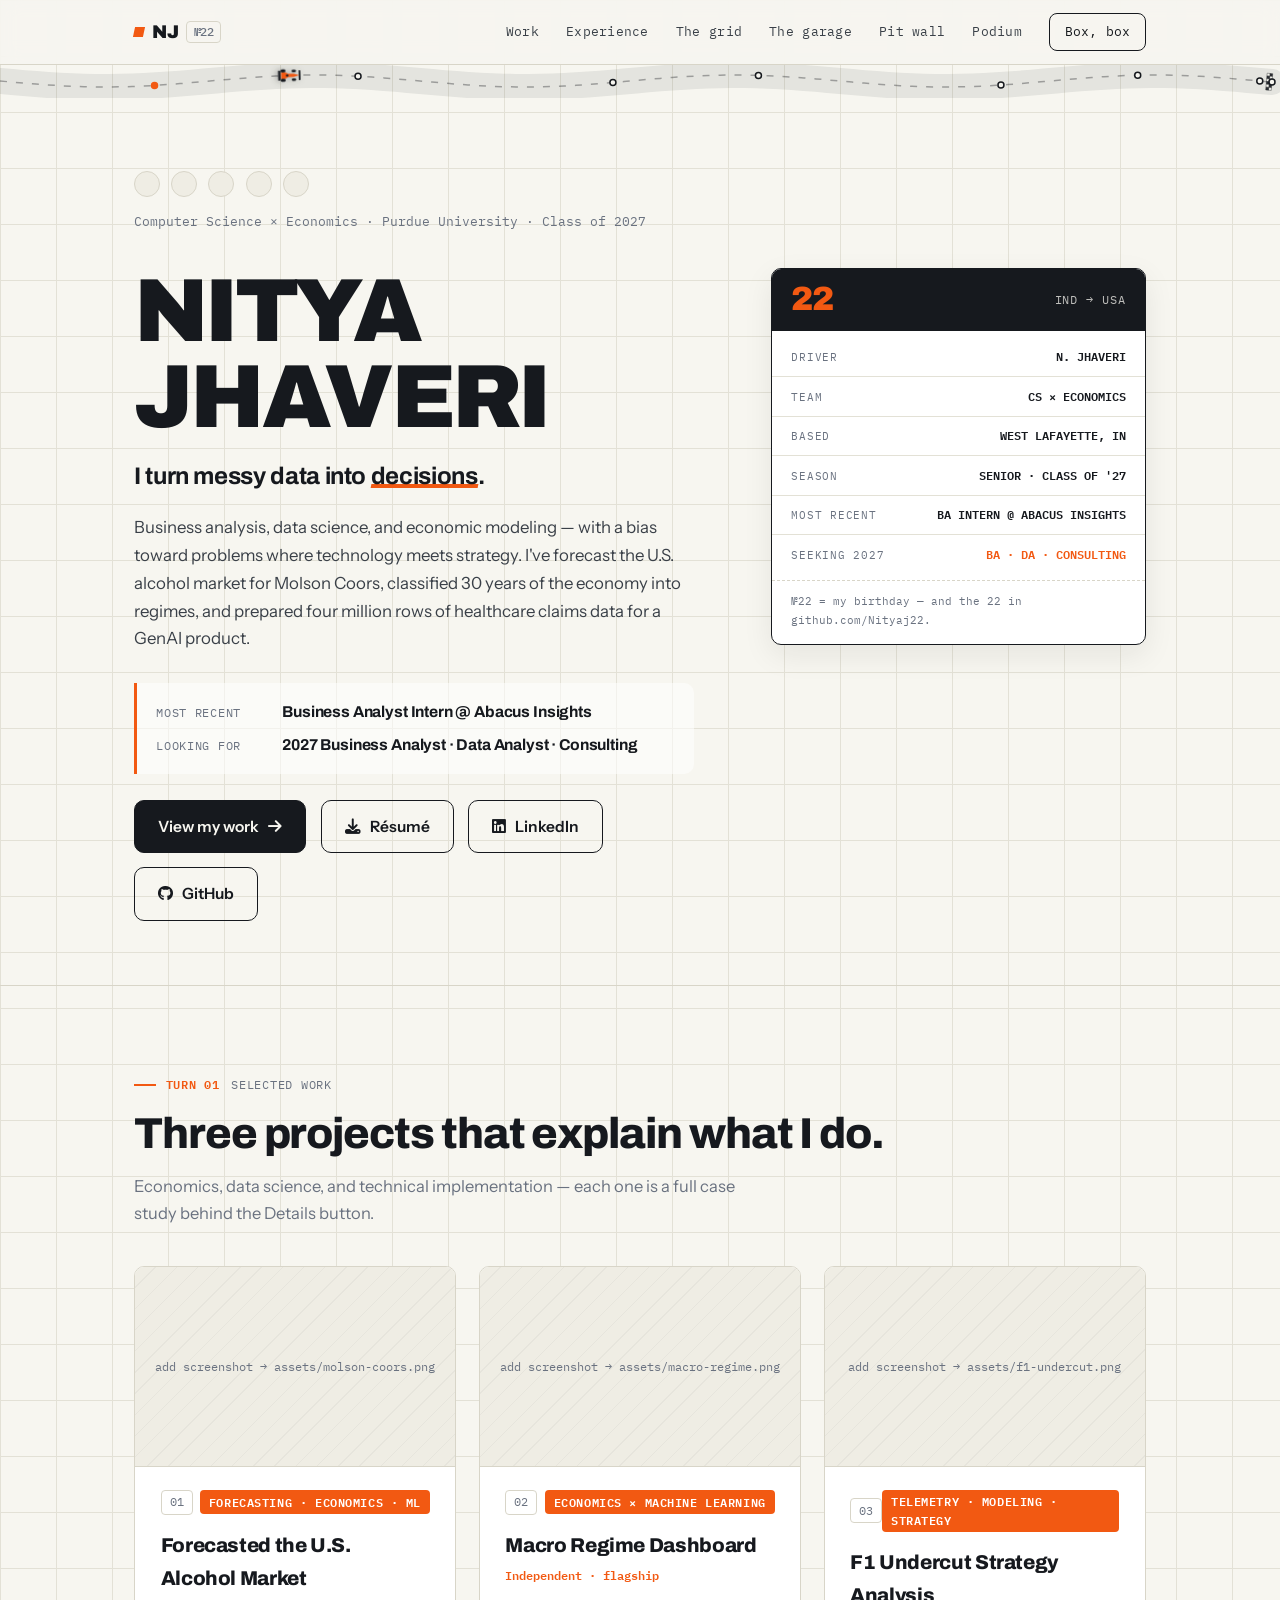
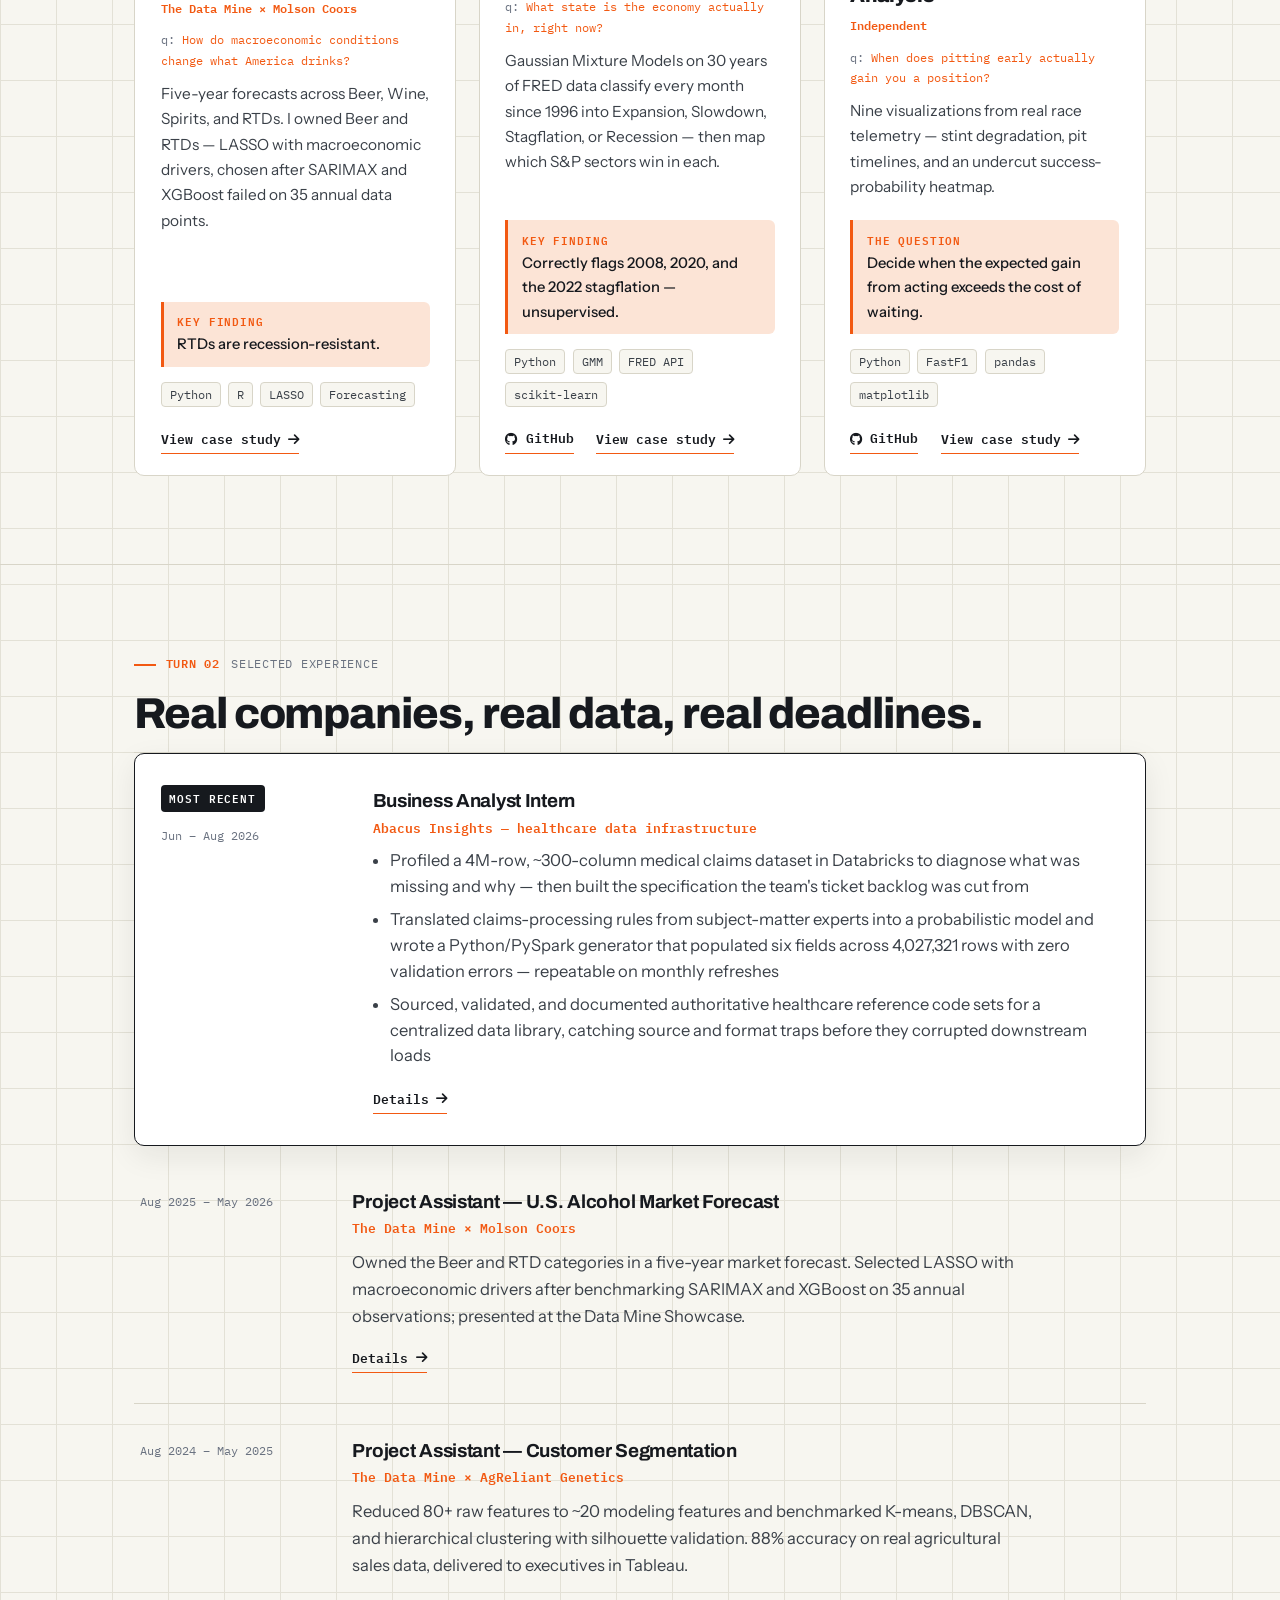
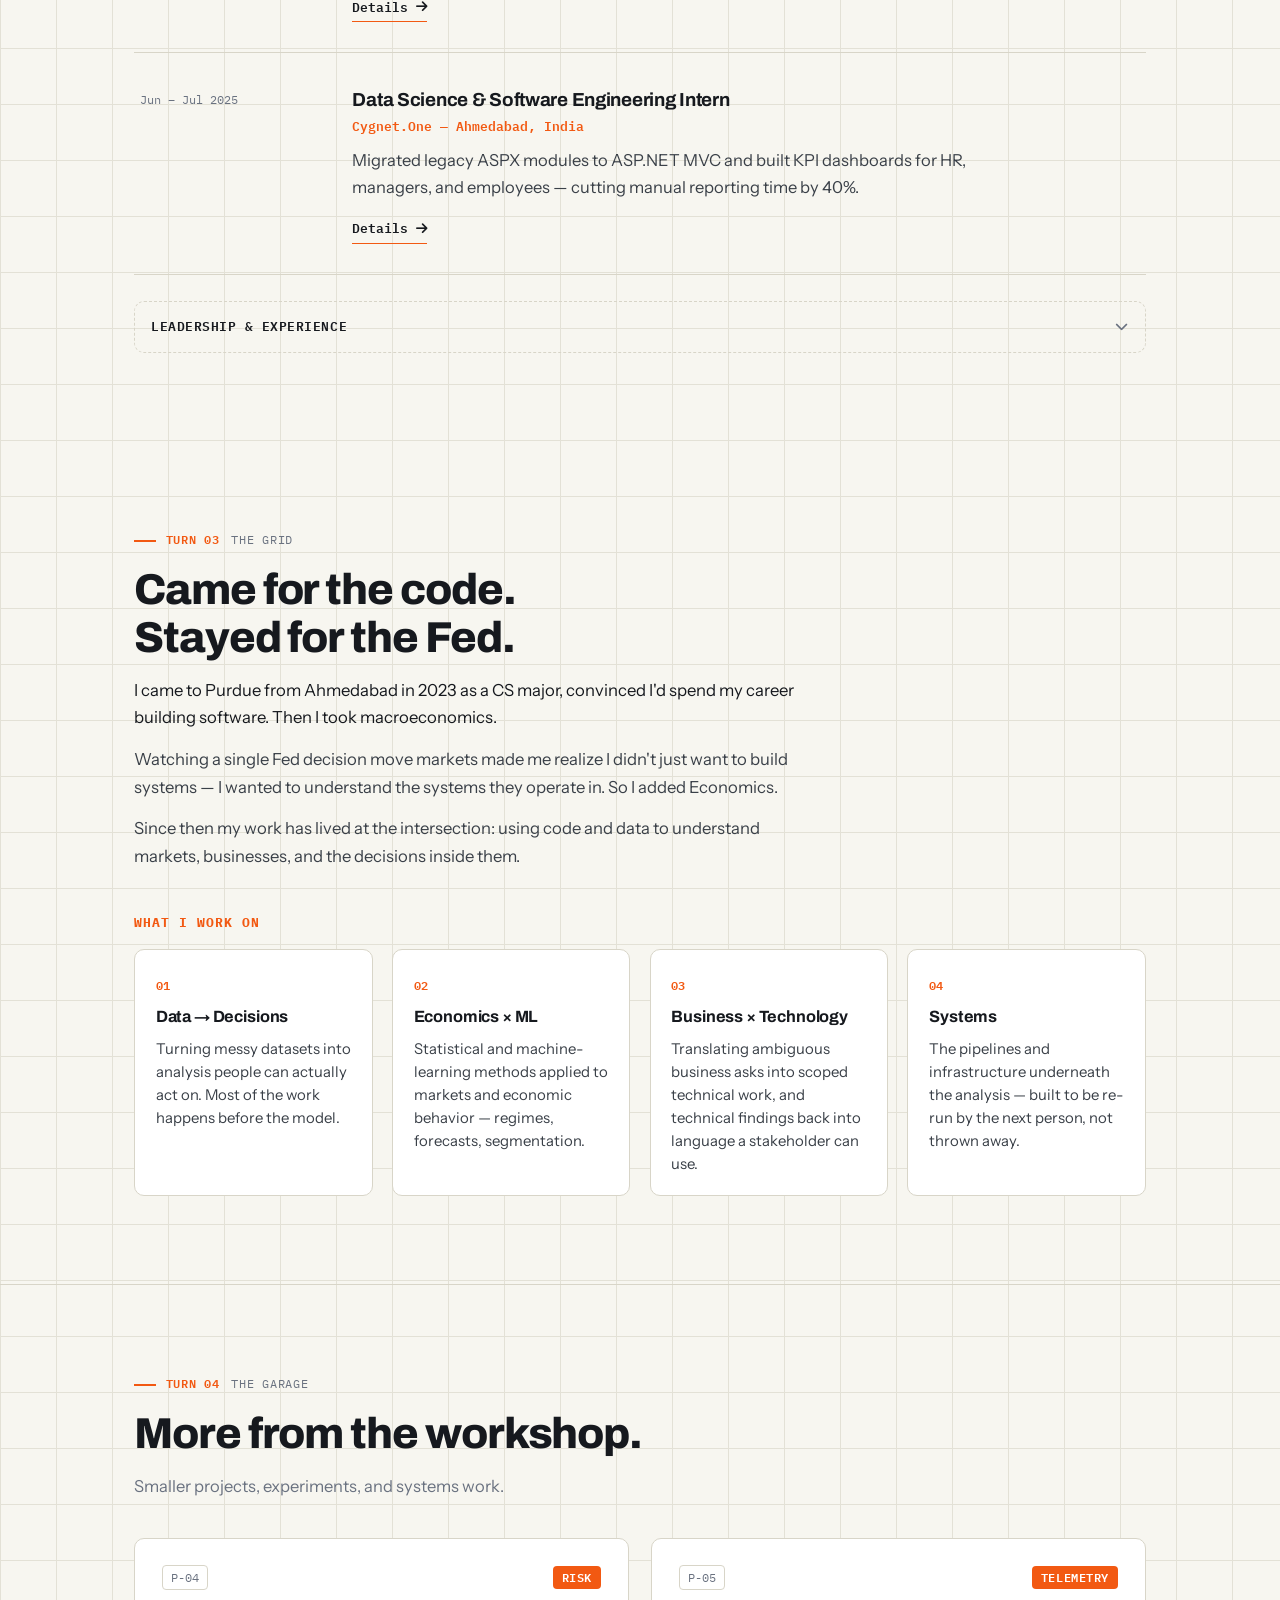
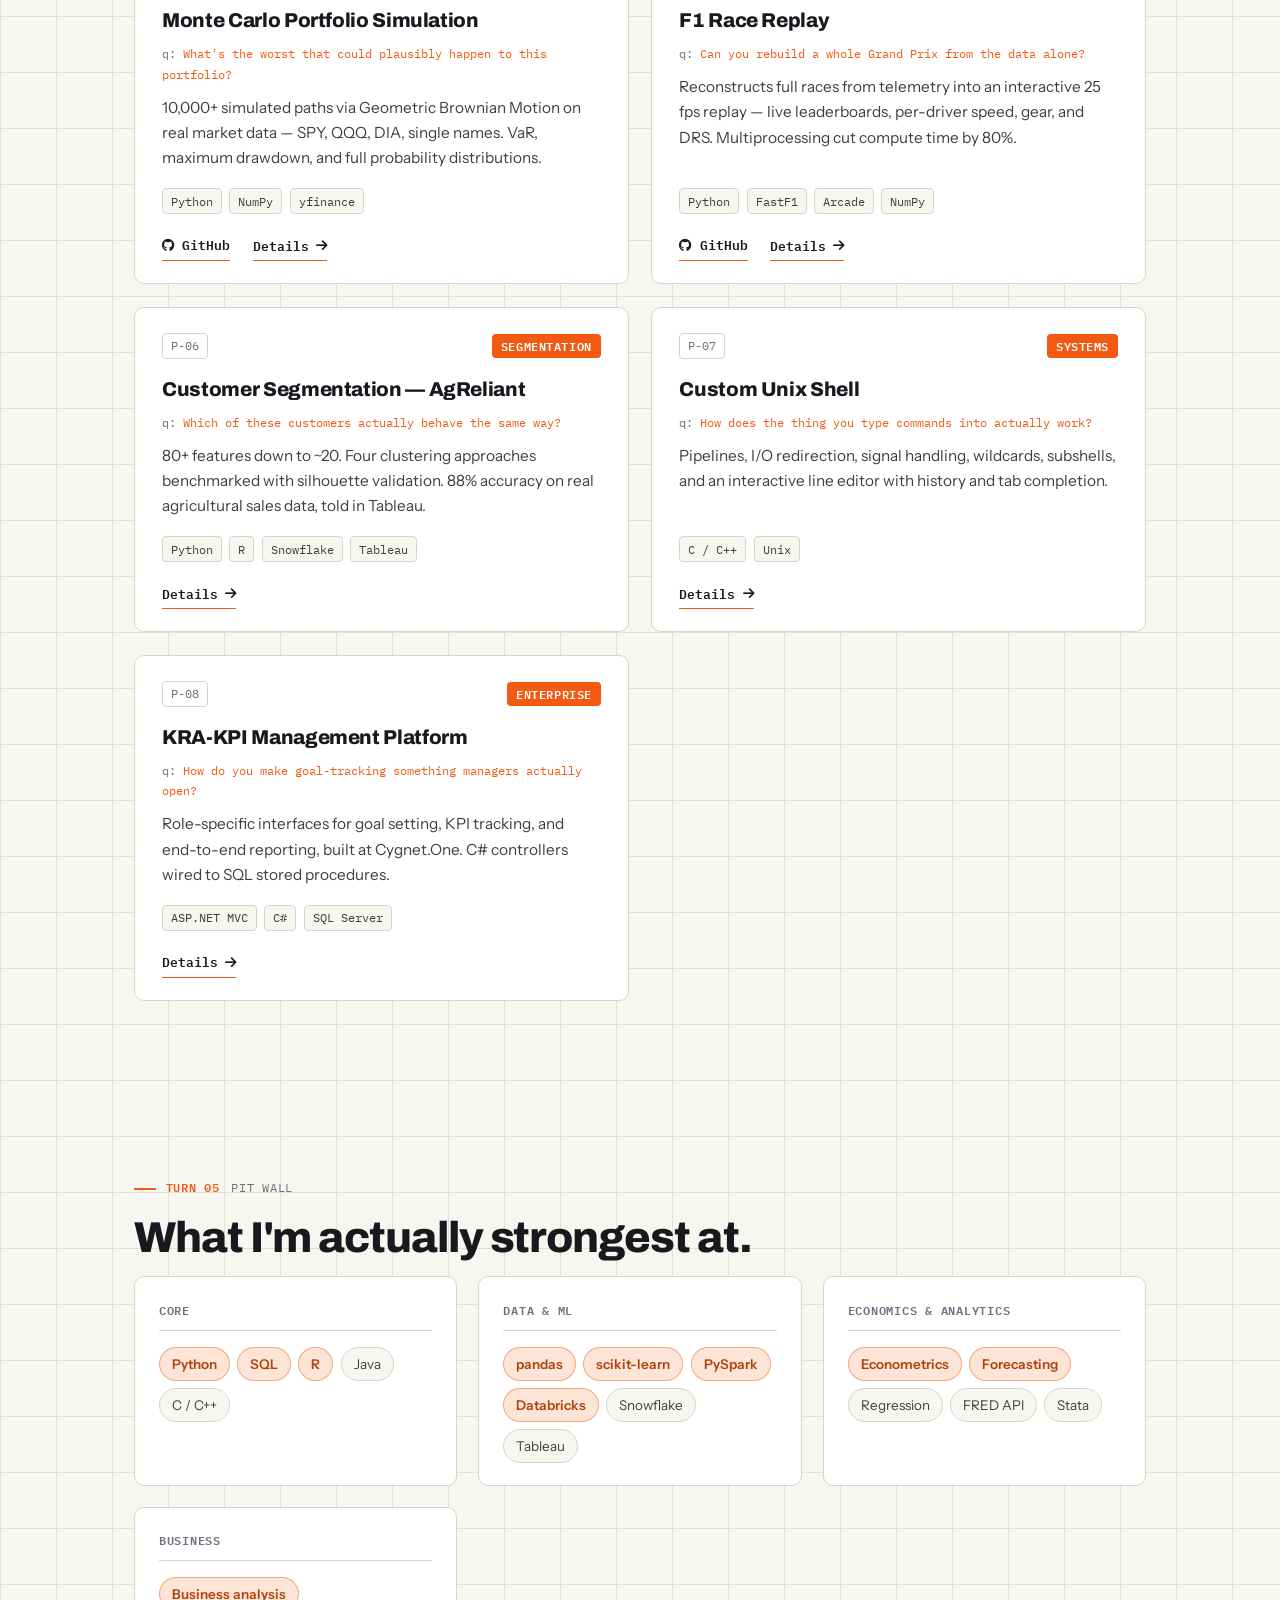
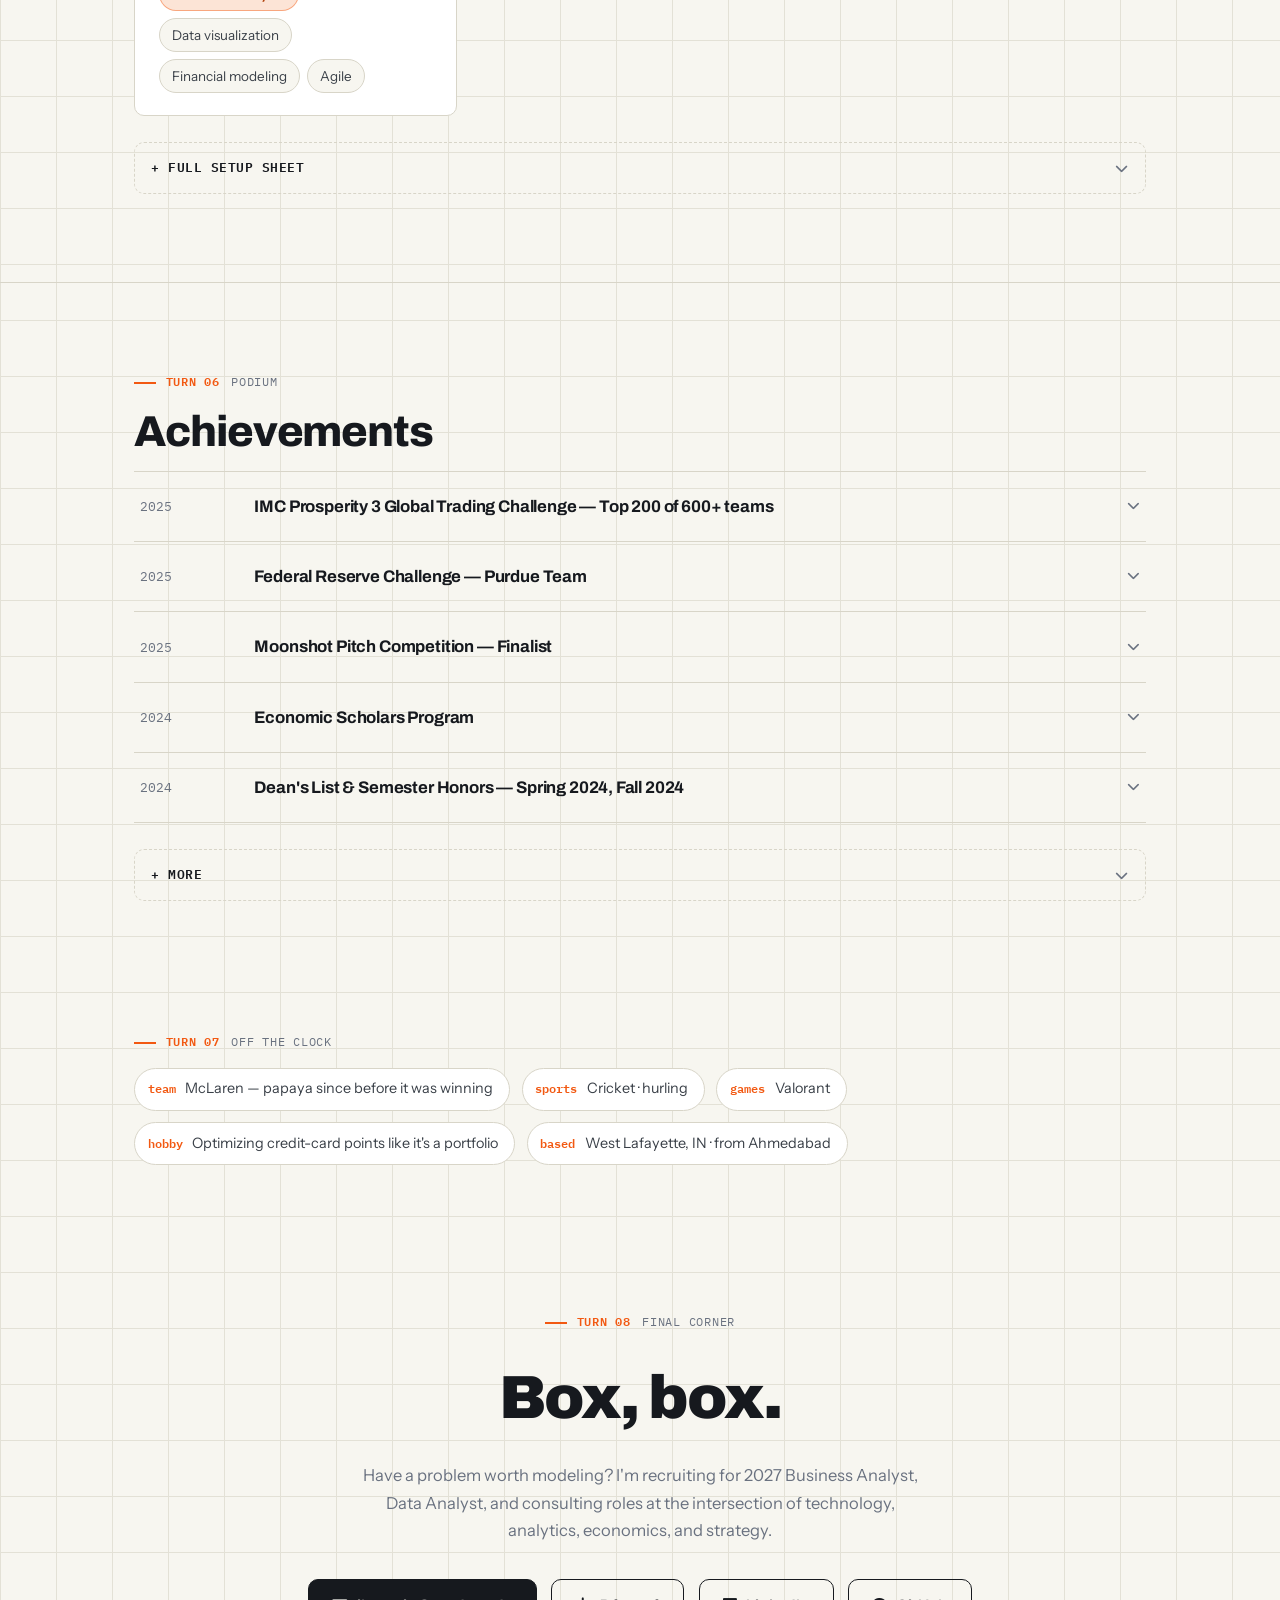
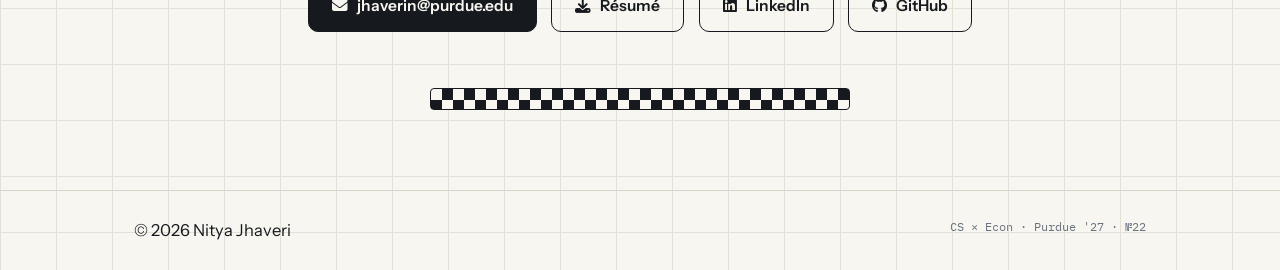
==== index.html @ 5ac8d6b3 "Update project title and summary section headings" ====
<!DOCTYPE html>
<html lang="en">
<head>
    <meta charset="UTF-8">
    <meta name="viewport" content="width=device-width, initial-scale=1.0">
    <title>Nitya Jhaveri — CS × Economics, Purdue '27</title>
    <meta name="description" content="Nitya Jhaveri turns messy data into decisions. CS × Economics senior at Purdue — business analysis, data science, and economic modeling. Forecast the U.S. alcohol market for Molson Coors, classified 30 years of the economy into regimes, prepared 4M-row healthcare claims data at Abacus Insights. Recruiting for 2027 Business Analyst, Data Analyst, and consulting roles.">

    <link rel="canonical" href="https://nityajhaveri.com/">
    <link rel="preconnect" href="https://fonts.googleapis.com">
    <link rel="preconnect" href="https://fonts.gstatic.com" crossorigin>
    <link href="https://fonts.googleapis.com/css2?family=Archivo:wght@500;600;700;800;900&family=Instrument+Sans:wght@400;500;600&family=IBM+Plex+Mono:wght@400;500;600&display=swap" rel="stylesheet">

    <link rel="stylesheet" href="css/style.css">
    <link rel="stylesheet" href="css/v2.css">
    <link rel="stylesheet" href="https://cdnjs.cloudflare.com/ajax/libs/font-awesome/6.4.0/css/all.min.css">
</head>
<body>

    <div class="track-rail" id="track-rail" aria-hidden="true"></div>
    <div class="track-top" id="track-top" aria-hidden="true"></div>

    <header class="nav" id="top">
        <div class="container nav-inner">
            <a href="#top" class="nav-brand"><span class="brand-tick"></span>NJ<span class="brand-no">№22</span></a>
            <nav class="nav-links" id="nav-links">
                <a href="#work" class="nav-link">Work</a>
                <a href="#race" class="nav-link">Experience</a>
                <a href="#grid" class="nav-link">The grid</a>
                <a href="#garage" class="nav-link">The garage</a>
                <a href="#pitwall" class="nav-link">Pit wall</a>
                <a href="#podium" class="nav-link">Podium</a>
                <a href="#contact" class="nav-link nav-link--cta">Box, box</a>
                <a href="https://drive.google.com/uc?export=download&id=1DFqtwEshFofSKiVTMA2ZvQz20uzu3YX1" target="_blank" rel="noopener" class="nav-link nav-link--mobile"><i class="fas fa-download"></i> Résumé</a>
                <a href="https://www.linkedin.com/in/nityajhaveri" target="_blank" rel="noopener" class="nav-link nav-link--mobile"><i class="fab fa-linkedin"></i> LinkedIn</a>
                <a href="https://github.com/Nityaj22" target="_blank" rel="noopener" class="nav-link nav-link--mobile"><i class="fab fa-github"></i> GitHub</a>
            </nav>
            <button class="nav-toggle" id="nav-toggle" aria-label="Open menu" aria-expanded="false">
                <span></span><span></span>
            </button>
        </div>
    </header>

    <main>

    <!-- ===== Hero ===== -->
    <section class="hero" id="hero">
        <div class="container">
            <div class="start-lights" id="start-lights" aria-hidden="true">
                <span class="start-light"></span>
                <span class="start-light"></span>
                <span class="start-light"></span>
                <span class="start-light"></span>
                <span class="start-light"></span>
            </div>
            <p class="hero-eyebrow"><span>Computer Science × Economics</span><span class="eyebrow-sep"> · </span><span>Purdue University · Class of 2027</span></p>

            <div class="hero-grid">
                <div class="hero-main">
                    <h1 class="hero-title">Nitya<br>Jhaveri</h1>
                    <p class="hero-role">I turn messy data into <span class="accent-underline">decisions</span>.</p>
                    <p class="hero-sub">Business analysis, data science, and economic modeling — with a bias toward problems where technology meets strategy. I've forecast the U.S. alcohol market for Molson Coors, classified 30 years of the economy into regimes, and prepared four million rows of healthcare claims data for a GenAI product.</p>

                    <dl class="hero-status">
                        <div><dt>Most recent</dt><dd>Business Analyst Intern @ Abacus Insights</dd></div>
                        <div><dt>Looking for</dt><dd>2027 Business Analyst · Data Analyst · Consulting</dd></div>
                    </dl>

                    <div class="hero-actions">
                        <a href="#work" class="btn btn-primary">View my work <i class="fas fa-arrow-right"></i></a>
                        <a href="https://drive.google.com/uc?export=download&id=1DFqtwEshFofSKiVTMA2ZvQz20uzu3YX1" target="_blank" rel="noopener" class="btn btn-ghost"><i class="fas fa-download"></i> Résumé</a>
                        <a href="https://www.linkedin.com/in/nityajhaveri" target="_blank" rel="noopener" class="btn btn-ghost"><i class="fab fa-linkedin"></i> LinkedIn</a>
                        <a href="https://github.com/Nityaj22" target="_blank" rel="noopener" class="btn btn-ghost"><i class="fab fa-github"></i> GitHub</a>
                    </div>
                </div>

                <aside class="driver-card" aria-label="Driver card">
                    <div class="dc-head">
                        <span class="dc-no">22</span>
                        <span class="dc-flag">IND → USA</span>
                    </div>
                    <div class="dc-rows">
                        <div class="dc-row"><span>driver</span><strong>N. JHAVERI</strong></div>
                        <div class="dc-row"><span>team</span><strong>CS × ECONOMICS</strong></div>
                        <div class="dc-row"><span>based</span><strong>WEST LAFAYETTE, IN</strong></div>
                        <div class="dc-row"><span>season</span><strong>SENIOR · CLASS OF '27</strong></div>
                        <div class="dc-row dc-row--dup"><span>most recent</span><strong>BA INTERN @ ABACUS INSIGHTS</strong></div>
                        <div class="dc-row dc-row--hot dc-row--dup"><span>seeking 2027</span><strong>BA · DA · CONSULTING</strong></div>
                    </div>
                    <p class="dc-note">№22 = my birthday — and the 22 in github.com/Nityaj22.</p>
                </aside>
            </div>
        </div>
    </section>

    <!-- ===== Selected work ===== -->
    <section id="work" class="section section--ruled" data-turn="T1">
        <div class="container">
            <p class="turn reveal"><span class="turn-num">Turn 01</span> Selected work</p>
            <h2 class="section-title reveal">Three projects that explain what I do.</h2>
            <p class="section-sub reveal">Economics, data science, and technical implementation — each one is a full case study behind the Details button.</p>

            <div class="featured-grid">
                <article class="project featured reveal" data-category="finance data-science" data-project="molson-coors">
                    <div class="feat-media">
                        <img src="assets/molson-coors.png" alt="Five-year forecast of the U.S. alcohol market by category" loading="lazy" onerror="this.parentElement.classList.add('is-empty')">
                        <span class="feat-placeholder">add screenshot → assets/molson-coors.png</span>
                    </div>
                    <div class="feat-body">
                        <div class="project-head">
                            <span class="project-id">01</span>
                            <span class="project-tagline">Forecasting · Economics · ML</span>
                        </div>
                        <h3 class="project-title">Forecasted the U.S. Alcohol Market</h3>
                        <p class="feat-org">The Data Mine × Molson Coors</p>
                        <p class="project-q">How do macroeconomic conditions change what America drinks?</p>
                        <p class="project-desc">Five-year forecasts across Beer, Wine, Spirits, and RTDs. I owned Beer and RTDs — LASSO with macroeconomic drivers, chosen after SARIMAX and XGBoost failed on 35 annual data points.</p>
                        <p class="feat-finding"><span>Key finding</span>RTDs are recession-resistant.</p>
                        <div class="project-tags"><span>Python</span><span>R</span><span>LASSO</span><span>Forecasting</span></div>
                        <div class="project-links">
                            <button class="link-btn project-more">View case study <i class="fas fa-arrow-right"></i></button>
                        </div>
                    </div>
                </article>

                <article class="project featured reveal" data-category="finance data-science" data-project="macro-regime">
                    <div class="feat-media">
                        <img src="https://raw.githubusercontent.com/Nityaj22/AI_ML_Projects/main/Macro_Regime/outputs/charts/regime_timeline.png" alt="Regime timeline of the U.S. economy since 1996" loading="lazy" onerror="this.parentElement.classList.add('is-empty')">
                        <span class="feat-placeholder">add screenshot → assets/macro-regime.png</span>
                    </div>
                    <div class="feat-body">
                        <div class="project-head">
                            <span class="project-id">02</span>
                            <span class="project-tagline">Economics × Machine Learning</span>
                        </div>
                        <h3 class="project-title">Macro Regime Dashboard</h3>
                        <p class="feat-org">Independent · flagship</p>
                        <p class="project-q">What state is the economy actually in, right now?</p>
                        <p class="project-desc">Gaussian Mixture Models on 30 years of FRED data classify every month since 1996 into Expansion, Slowdown, Stagflation, or Recession — then map which S&amp;P sectors win in each.</p>
                        <p class="feat-finding"><span>Key finding</span>Correctly flags 2008, 2020, and the 2022 stagflation — unsupervised.</p>
                        <div class="project-tags"><span>Python</span><span>GMM</span><span>FRED API</span><span>scikit-learn</span></div>
                        <div class="project-links">
                            <a href="https://github.com/Nityaj22/AI_ML_Projects/tree/main/Macro_Regime" target="_blank" rel="noopener" class="link-btn"><i class="fab fa-github"></i> GitHub</a>
                            <button class="link-btn project-more">View case study <i class="fas fa-arrow-right"></i></button>
                        </div>
                    </div>
                </article>

                <article class="project featured reveal" data-category="data-science" data-project="f1-undercut">
                    <div class="feat-media">
                        <img src="assets/f1-undercut.png" alt="Undercut success-probability heatmap from F1 telemetry" loading="lazy" onerror="this.parentElement.classList.add('is-empty')">
                        <span class="feat-placeholder">add screenshot → assets/f1-undercut.png</span>
                    </div>
                    <div class="feat-body">
                        <div class="project-head">
                            <span class="project-id">03</span>
                            <span class="project-tagline">Telemetry · Modeling · Strategy</span>
                        </div>
                        <h3 class="project-title">F1 Undercut Strategy Analysis</h3>
                        <p class="feat-org">Independent</p>
                        <p class="project-q">When does pitting early actually gain you a position?</p>
                        <p class="project-desc">Nine visualizations from real race telemetry — stint degradation, pit timelines, and an undercut success-probability heatmap.</p>
                        <p class="feat-finding"><span>The question</span>Decide when the expected gain from acting exceeds the cost of waiting.</p>
                        <div class="project-tags"><span>Python</span><span>FastF1</span><span>pandas</span><span>matplotlib</span></div>
                        <div class="project-links">
                            <a href="https://github.com/Nityaj22/AI_ML_Projects/tree/main/f1_undercut" target="_blank" rel="noopener" class="link-btn"><i class="fab fa-github"></i> GitHub</a>
                            <button class="link-btn project-more">View case study <i class="fas fa-arrow-right"></i></button>
                        </div>
                    </div>
                </article>
            </div>
        </div>
    </section>

    <!-- ===== Experience ===== -->
    <section id="race" class="section section--ruled" data-turn="T2">
        <div class="container">
            <p class="turn reveal"><span class="turn-num">Turn 02</span> Selected experience</p>
            <h2 class="section-title reveal">Real companies, real data, real deadlines.</h2>

            <div class="xp-list">
                <article class="xp xp--lead reveal" data-experience="abacus">
                    <div class="xp-meta"><span class="xp-badge">Most recent</span><span class="xp-dates">Jun – Aug 2026</span></div>
                    <div class="xp-body">
                        <h3 class="xp-role">Business Analyst Intern</h3>
                        <p class="xp-org">Abacus Insights — healthcare data infrastructure</p>
                        <ul class="xp-bullets">
                            <li>Profiled a 4M-row, ~300-column medical claims dataset in Databricks to diagnose what was missing and why — then built the specification the team's ticket backlog was cut from</li>
                            <li>Translated claims-processing rules from subject-matter experts into a probabilistic model and wrote a Python/PySpark generator that populated six fields across 4,027,321 rows with zero validation errors — repeatable on monthly refreshes</li>
                            <li>Sourced, validated, and documented authoritative healthcare reference code sets for a centralized data library, catching source and format traps before they corrupted downstream loads</li>
                        </ul>
                        <button class="link-btn xp-more">Details <i class="fas fa-arrow-right"></i></button>
                    </div>
                </article>

                <article class="xp reveal" data-experience="molsoncoors">
                    <div class="xp-meta"><span class="xp-dates">Aug 2025 – May 2026</span></div>
                    <div class="xp-body">
                        <h3 class="xp-role">Project Assistant — U.S. Alcohol Market Forecast</h3>
                        <p class="xp-org">The Data Mine × Molson Coors</p>
                        <p class="xp-desc">Owned the Beer and RTD categories in a five-year market forecast. Selected LASSO with macroeconomic drivers after benchmarking SARIMAX and XGBoost on 35 annual observations; presented at the Data Mine Showcase.</p>
                        <button class="link-btn xp-more">Details <i class="fas fa-arrow-right"></i></button>
                    </div>
                </article>

                <article class="xp reveal" data-experience="datamine">
                    <div class="xp-meta"><span class="xp-dates">Aug 2024 – May 2025</span></div>
                    <div class="xp-body">
                        <h3 class="xp-role">Project Assistant — Customer Segmentation</h3>
                        <p class="xp-org">The Data Mine × AgReliant Genetics</p>
                        <p class="xp-desc">Reduced 80+ raw features to ~20 modeling features and benchmarked K-means, DBSCAN, and hierarchical clustering with silhouette validation. 88% accuracy on real agricultural sales data, delivered to executives in Tableau.</p>
                        <button class="link-btn xp-more">Details <i class="fas fa-arrow-right"></i></button>
                    </div>
                </article>

                <article class="xp reveal" data-experience="cygnet">
                    <div class="xp-meta"><span class="xp-dates">Jun – Jul 2025</span></div>
                    <div class="xp-body">
                        <h3 class="xp-role">Data Science &amp; Software Engineering Intern</h3>
                        <p class="xp-org">Cygnet.One — Ahmedabad, India</p>
                        <p class="xp-desc">Migrated legacy ASPX modules to ASP.NET MVC and built KPI dashboards for HR, managers, and employees — cutting manual reporting time by 40%.</p>
                        <button class="link-btn xp-more">Details <i class="fas fa-arrow-right"></i></button>
                    </div>
                </article>
            </div>

            <details class="xp-more-wrap reveal">
                <summary><span>Leadership &amp; experience</span><i class="fas fa-chevron-down"></i></summary>
                <div class="xp-list xp-list--compact">
                    <article class="xp reveal" data-experience="sfab">
                        <div class="xp-meta"><span class="xp-badge xp-badge--live">Current</span><span class="xp-dates">Aug 2026 – Present</span></div>
                        <div class="xp-body">
                            <h3 class="xp-role">Board Member — Student Fee Activity Board</h3>
                            <p class="xp-org">Purdue Student Government</p>
                            <p class="xp-desc">Reviewing 15–30 funding applications a cycle and deliberating allocation of a multi-million-dollar student activity fee. Decisions on criteria, not preference.</p>
                            <button class="link-btn xp-more">Details <i class="fas fa-arrow-right"></i></button>
                        </div>
                    </article>
                    <article class="xp reveal" data-experience="econ260">
                        <div class="xp-meta"><span class="xp-badge xp-badge--live">Current</span><span class="xp-dates">Aug 2026 – Present</span></div>
                        <div class="xp-body">
                            <h3 class="xp-role">Teaching Assistant — ECON 260 Statistical Inference</h3>
                            <p class="xp-org">Purdue University</p>
                            <p class="xp-desc">Office hours, review sessions, and grading across probability, hypothesis testing, and regression.</p>
                            <button class="link-btn xp-more">Details <i class="fas fa-arrow-right"></i></button>
                        </div>
                    </article>
                    <article class="xp reveal" data-experience="f1purdue">
                        <div class="xp-meta"><span class="xp-badge xp-badge--live">Current</span><span class="xp-dates">May 2025 – Present</span></div>
                        <div class="xp-body">
                            <h3 class="xp-role">Treasurer</h3>
                            <p class="xp-org">F1@Purdue</p>
                            <p class="xp-desc">Budgets, expense tracking, and grant allocation for a $5,000+ annual budget. The other side of the table from SFAB.</p>
                            <button class="link-btn xp-more">Details <i class="fas fa-arrow-right"></i></button>
                        </div>
                    </article>
                    <article class="xp reveal" data-experience="teaching">
                        <div class="xp-meta"><span class="xp-dates">Aug 2025 – May 2026</span></div>
                        <div class="xp-body">
                            <h3 class="xp-role">Teaching Assistant — ECON 252 Macroeconomics</h3>
                            <p class="xp-org">Purdue University</p>
                            <p class="xp-desc">Supported 120+ students through office hours, grading, and supplemental materials.</p>
                            <button class="link-btn xp-more">Details <i class="fas fa-arrow-right"></i></button>
                        </div>
                    </article>
                    <article class="xp reveal" data-experience="search">
                        <div class="xp-meta"><span class="xp-dates">Jan – May 2025</span></div>
                        <div class="xp-body">
                            <h3 class="xp-role">Social Media Lead</h3>
                            <p class="xp-org">Purdue SEARCH Club</p>
                            <p class="xp-desc">Digital engagement and outreach.</p>
                            <button class="link-btn xp-more">Details <i class="fas fa-arrow-right"></i></button>
                        </div>
                    </article>
                    <article class="xp reveal" data-experience="tye">
                        <div class="xp-meta"><span class="xp-dates">2023</span></div>
                        <div class="xp-body">
                            <h3 class="xp-role">Team Lead</h3>
                            <p class="xp-org">TiE TYE Program — Ahmedabad</p>
                            <p class="xp-desc">Led a startup team from ideation to pitch; final round among 10+ teams.</p>
                            <button class="link-btn xp-more">Details <i class="fas fa-arrow-right"></i></button>
                        </div>
                    </article>
                    <article class="xp reveal" data-experience="tutor">
                        <div class="xp-meta"><span class="xp-dates">Jun – Jul 2023</span></div>
                        <div class="xp-body">
                            <h3 class="xp-role">Tutor</h3>
                            <p class="xp-org">Shyam Sir Classes — Ahmedabad</p>
                            <p class="xp-desc">Taught Java to a class of 30 with a 100% pass rate, the summer before Purdue.</p>
                            <button class="link-btn xp-more">Details <i class="fas fa-arrow-right"></i></button>
                        </div>
                    </article>
                </div>
            </details>
        </div>
    </section>

    <!-- ===== The grid — story + thesis ===== -->
    <section id="grid" class="section" data-turn="T3">
        <div class="container">
            <p class="turn reveal"><span class="turn-num">Turn 03</span> The grid</p>
            <h2 class="section-title reveal">Came for the code.<br>Stayed for the Fed.</h2>

            <div class="story reveal">
                <p>I came to Purdue from Ahmedabad in 2023 as a CS major, convinced I'd spend my career building software. Then I took macroeconomics.</p>
                <p>Watching a single Fed decision move markets made me realize I didn't just want to build systems — I wanted to understand the systems they operate in. So I added Economics.</p>
                <p>Since then my work has lived at the intersection: using code and data to understand markets, businesses, and the decisions inside them.</p>
            </div>

            <h3 class="thesis-title reveal">What I work on</h3>
            <div class="thesis-grid">
                <div class="thesis reveal">
                    <span class="thesis-num">01</span>
                    <h4>Data → Decisions</h4>
                    <p>Turning messy datasets into analysis people can actually act on. Most of the work happens before the model.</p>
                </div>
                <div class="thesis reveal">
                    <span class="thesis-num">02</span>
                    <h4>Economics × ML</h4>
                    <p>Statistical and machine-learning methods applied to markets and economic behavior — regimes, forecasts, segmentation.</p>
                </div>
                <div class="thesis reveal">
                    <span class="thesis-num">03</span>
                    <h4>Business × Technology</h4>
                    <p>Translating ambiguous business asks into scoped technical work, and technical findings back into language a stakeholder can use.</p>
                </div>
                <div class="thesis reveal">
                    <span class="thesis-num">04</span>
                    <h4>Systems</h4>
                    <p>The pipelines and infrastructure underneath the analysis — built to be re-run by the next person, not thrown away.</p>
                </div>
            </div>
        </div>
    </section>

    <!-- ===== The garage — remaining projects ===== -->
    <section id="garage" class="section section--ruled" data-turn="T4">
        <div class="container">
            <p class="turn reveal"><span class="turn-num">Turn 04</span> The garage</p>
            <h2 class="section-title reveal">More from the workshop.</h2>
            <p class="section-sub reveal">Smaller projects, experiments, and systems work.</p>

            <div class="projects-grid">
                <article class="project reveal" data-category="finance" data-project="monte-carlo">
                    <div class="project-head"><span class="project-id">P-04</span><span class="project-tagline">Risk</span></div>
                    <h3 class="project-title">Monte Carlo Portfolio Simulation</h3>
                    <p class="project-q">What's the worst that could plausibly happen to this portfolio?</p>
                    <p class="project-desc">10,000+ simulated paths via Geometric Brownian Motion on real market data — SPY, QQQ, DIA, single names. VaR, maximum drawdown, and full probability distributions.</p>
                    <div class="project-tags"><span>Python</span><span>NumPy</span><span>yfinance</span></div>
                    <div class="project-links">
                        <a href="https://github.com/Nityaj22/AI_ML_Projects/tree/main/Monte_Carlo_Models" target="_blank" rel="noopener" class="link-btn"><i class="fab fa-github"></i> GitHub</a>
                        <button class="link-btn project-more">Details <i class="fas fa-arrow-right"></i></button>
                    </div>
                </article>

                <article class="project reveal" data-category="data-science systems" data-project="f1-race-replay">
                    <div class="project-head"><span class="project-id">P-05</span><span class="project-tagline">Telemetry</span></div>
                    <h3 class="project-title">F1 Race Replay</h3>
                    <p class="project-q">Can you rebuild a whole Grand Prix from the data alone?</p>
                    <p class="project-desc">Reconstructs full races from telemetry into an interactive 25 fps replay — live leaderboards, per-driver speed, gear, and DRS. Multiprocessing cut compute time by 80%.</p>
                    <div class="project-tags"><span>Python</span><span>FastF1</span><span>Arcade</span><span>NumPy</span></div>
                    <div class="project-links">
                        <a href="https://github.com/Nityaj22/AI_ML_Projects" target="_blank" rel="noopener" class="link-btn"><i class="fab fa-github"></i> GitHub</a>
                        <button class="link-btn project-more">Details <i class="fas fa-arrow-right"></i></button>
                    </div>
                </article>

                <article class="project reveal" data-category="data-science" data-project="agreliant-dashboard">
                    <div class="project-head"><span class="project-id">P-06</span><span class="project-tagline">Segmentation</span></div>
                    <h3 class="project-title">Customer Segmentation — AgReliant</h3>
                    <p class="project-q">Which of these customers actually behave the same way?</p>
                    <p class="project-desc">80+ features down to ~20. Four clustering approaches benchmarked with silhouette validation. 88% accuracy on real agricultural sales data, told in Tableau.</p>
                    <div class="project-tags"><span>Python</span><span>R</span><span>Snowflake</span><span>Tableau</span></div>
                    <div class="project-links">
                        <button class="link-btn project-more">Details <i class="fas fa-arrow-right"></i></button>
                    </div>
                </article>

                <article class="project reveal" data-category="systems" data-project="unix-shell">
                    <div class="project-head"><span class="project-id">P-07</span><span class="project-tagline">Systems</span></div>
                    <h3 class="project-title">Custom Unix Shell</h3>
                    <p class="project-q">How does the thing you type commands into actually work?</p>
                    <p class="project-desc">Pipelines, I/O redirection, signal handling, wildcards, subshells, and an interactive line editor with history and tab completion.</p>
                    <div class="project-tags"><span>C / C++</span><span>Unix</span></div>
                    <div class="project-links">
                        <button class="link-btn project-more">Details <i class="fas fa-arrow-right"></i></button>
                    </div>
                </article>

                <article class="project reveal" data-category="systems" data-project="kra-kpi-platform">
                    <div class="project-head"><span class="project-id">P-08</span><span class="project-tagline">Enterprise</span></div>
                    <h3 class="project-title">KRA-KPI Management Platform</h3>
                    <p class="project-q">How do you make goal-tracking something managers actually open?</p>
                    <p class="project-desc">Role-specific interfaces for goal setting, KPI tracking, and end-to-end reporting, built at Cygnet.One. C# controllers wired to SQL stored procedures.</p>
                    <div class="project-tags"><span>ASP.NET MVC</span><span>C#</span><span>SQL Server</span></div>
                    <div class="project-links">
                        <button class="link-btn project-more">Details <i class="fas fa-arrow-right"></i></button>
                    </div>
                </article>
            </div>
        </div>
    </section>

    <!-- ===== Pit wall — skills ===== -->
    <section id="pitwall" class="section" data-turn="T5">
        <div class="container">
            <p class="turn reveal"><span class="turn-num">Turn 05</span> Pit wall</p>
            <h2 class="section-title reveal">What I'm actually strongest at.</h2>

            <div class="skills-grid skills-grid--core">
                <div class="skill-group reveal">
                    <h3 class="skill-group-title">Core</h3>
                    <div class="pills">
                        <span class="pill pill--hot">Python</span><span class="pill pill--hot">SQL</span><span class="pill pill--hot">R</span><span class="pill">Java</span><span class="pill">C / C++</span>
                    </div>
                </div>
                <div class="skill-group reveal">
                    <h3 class="skill-group-title">Data &amp; ML</h3>
                    <div class="pills">
                        <span class="pill pill--hot">pandas</span><span class="pill pill--hot">scikit-learn</span><span class="pill pill--hot">PySpark</span><span class="pill pill--hot">Databricks</span><span class="pill">Snowflake</span><span class="pill">Tableau</span>
                    </div>
                </div>
                <div class="skill-group reveal">
                    <h3 class="skill-group-title">Economics &amp; Analytics</h3>
                    <div class="pills">
                        <span class="pill pill--hot">Econometrics</span><span class="pill pill--hot">Forecasting</span><span class="pill">Regression</span><span class="pill">FRED API</span><span class="pill">Stata</span>
                    </div>
                </div>
                <div class="skill-group reveal">
                    <h3 class="skill-group-title">Business</h3>
                    <div class="pills">
                        <span class="pill pill--hot">Business analysis</span><span class="pill">Data visualization</span><span class="pill">Financial modeling</span><span class="pill">Agile</span>
                    </div>
                </div>
            </div>

            <details class="skills-more reveal">
                <summary><span>+ full setup sheet</span><i class="fas fa-chevron-down"></i></summary>
                <div class="skills-grid">
                    <div class="skill-group">
                        <h3 class="skill-group-title">Languages</h3>
                        <div class="pills"><span class="pill">C#</span><span class="pill">JavaScript</span><span class="pill">HTML/CSS</span></div>
                    </div>
                    <div class="skill-group">
                        <h3 class="skill-group-title">ML &amp; Data Science</h3>
                        <div class="pills"><span class="pill">NumPy</span><span class="pill">LASSO</span><span class="pill">GMM / clustering</span><span class="pill">PCA</span><span class="pill">XGBoost</span><span class="pill">SARIMAX / time series</span><span class="pill">feature engineering</span><span class="pill">matplotlib · seaborn</span></div>
                    </div>
                    <div class="skill-group">
                        <h3 class="skill-group-title">Big Data &amp; Cloud</h3>
                        <div class="pills"><span class="pill">Spark SQL</span><span class="pill">Delta Lake / MERGE</span><span class="pill">Unity Catalog</span><span class="pill">medallion architecture</span></div>
                    </div>
                    <div class="skill-group">
                        <h3 class="skill-group-title">Finance &amp; Markets</h3>
                        <div class="pills"><span class="pill">Monte Carlo / GBM</span><span class="pill">VaR &amp; risk</span><span class="pill">regime classification</span><span class="pill">yfinance</span><span class="pill">panel data</span><span class="pill">SPSS</span></div>
                    </div>
                    <div class="skill-group">
                        <h3 class="skill-group-title">Healthcare Data</h3>
                        <div class="pills"><span class="pill">claims lifecycle</span><span class="pill">adjudication</span><span class="pill">payment integrity</span><span class="pill">code sets (ICD · CPT · HIPPS · NDC)</span><span class="pill">CMS geographic &amp; rate files</span></div>
                    </div>
                    <div class="skill-group">
                        <h3 class="skill-group-title">Tools &amp; Systems</h3>
                        <div class="pills"><span class="pill">Power BI</span><span class="pill">Excel</span><span class="pill">SQL Server</span><span class="pill">Git / GitHub</span><span class="pill">Jira</span><span class="pill">Confluence</span><span class="pill">Unix / Linux</span><span class="pill">ASP.NET MVC</span></div>
                    </div>
                </div>
            </details>
        </div>
    </section>

    <!-- ===== Podium ===== -->
    <section id="podium" class="section section--ruled" data-turn="T6">
        <div class="container">
            <p class="turn reveal"><span class="turn-num">Turn 06</span> Podium</p>
            <h2 class="section-title reveal">Achievements</h2>

            <div class="ach-list">
                <details class="ach reveal">
                    <summary>
                        <span class="ach-year">2025</span>
                        <span class="ach-title">IMC Prosperity 3 Global Trading Challenge — Top 200 of 600+ teams</span>
                        <i class="fas fa-chevron-down ach-chev"></i>
                    </summary>
                    <div class="ach-body"><p>15-day algorithmic trading simulation with 12,000+ participants worldwide. Python trading algorithms across multiple asset classes, adapting strategy to competitive market dynamics in real time. The one that pointed me at markets for good.</p></div>
                </details>
                <details class="ach reveal">
                    <summary>
                        <span class="ach-year">2025</span>
                        <span class="ach-title">Federal Reserve Challenge — Purdue Team</span>
                        <i class="fas fa-chevron-down ach-chev"></i>
                    </summary>
                    <div class="ach-body"><p>National monetary-policy competition. Forecasts and policy recommendations, with research focused on distributional effects across socioeconomic groups, housing, and labor force participation.</p></div>
                </details>
                <details class="ach reveal">
                    <summary>
                        <span class="ach-year">2025</span>
                        <span class="ach-title">Moonshot Pitch Competition — Finalist</span>
                        <i class="fas fa-chevron-down ach-chev"></i>
                    </summary>
                    <div class="ach-body"><p>Final round among 20+ teams at the Purdue Innovates Incubator. Business case built on financial modeling, market analysis, and competitive positioning.</p></div>
                </details>
                <details class="ach reveal">
                    <summary>
                        <span class="ach-year">2024</span>
                        <span class="ach-title">Economic Scholars Program</span>
                        <i class="fas fa-chevron-down ach-chev"></i>
                    </summary>
                    <div class="ach-body"><p>One of 12–15 students selected. Payment systems, blockchain, and DeFi; designed a novel currency model and presented to faculty and industry professionals.</p></div>
                </details>
                <details class="ach reveal">
                    <summary>
                        <span class="ach-year">2024</span>
                        <span class="ach-title">Dean's List &amp; Semester Honors — Spring 2024, Fall 2024</span>
                        <i class="fas fa-chevron-down ach-chev"></i>
                    </summary>
                    <div class="ach-body"><p>Purdue University.</p></div>
                </details>
            </div>

            <details class="ach-more reveal">
                <summary><span>+ more</span><i class="fas fa-chevron-down"></i></summary>
                <div class="ach-list">
                    <details class="ach">
                        <summary>
                            <span class="ach-year">2024</span>
                            <span class="ach-title">StarkHacks — Hardware Procurement</span>
                            <i class="fas fa-chevron-down ach-chev"></i>
                        </summary>
                        <div class="ach-body"><p>Coordinated hardware procurement and built the cost model behind it, with Indiana tax calculated in.</p></div>
                    </details>
                    <details class="ach">
                        <summary>
                            <span class="ach-year">2023</span>
                            <span class="ach-title">Chhatra Sansad MUN — Verbal Recognition for Debate</span>
                            <i class="fas fa-chevron-down ach-chev"></i>
                        </summary>
                        <div class="ach-body"><p>Ahmedabad. Arguing a position under pressure — which turns out to be most of consulting.</p></div>
                    </details>
                </div>
            </details>
        </div>
    </section>

    <!-- ===== Off the clock ===== -->
    <section class="section offclock" data-turn="T7">
        <div class="container">
            <p class="turn reveal"><span class="turn-num">Turn 07</span> Off the clock</p>
            <ul class="offclock-strip reveal">
                <li><span class="oc-key">team</span><span>McLaren — papaya since before it was winning</span></li>
                <li><span class="oc-key">sports</span><span>Cricket · hurling</span></li>
                <li><span class="oc-key">games</span><span>Valorant</span></li>
                <li><span class="oc-key">hobby</span><span>Optimizing credit-card points like it's a portfolio</span></li>
                <li><span class="oc-key">based</span><span>West Lafayette, IN · from Ahmedabad</span></li>
            </ul>
        </div>
    </section>

    <!-- ===== Contact ===== -->
    <section id="contact" class="section contact" data-turn="T8">
        <div class="container">
            <p class="turn reveal turn--center"><span class="turn-num">Turn 08</span> Final corner</p>
            <h2 class="contact-title reveal">Box, box.</h2>
            <p class="contact-sub reveal">Have a problem worth modeling? I'm recruiting for 2027 Business Analyst, Data Analyst, and consulting roles at the intersection of technology, analytics, economics, and strategy.</p>
            <div class="contact-actions reveal">
                <a class="btn btn-primary" href="mailto:jhaverin@purdue.edu"><i class="fas fa-envelope"></i> jhaverin@purdue.edu</a>
                <a class="btn btn-ghost" href="https://drive.google.com/uc?export=download&id=1DFqtwEshFofSKiVTMA2ZvQz20uzu3YX1" target="_blank" rel="noopener"><i class="fas fa-download"></i> Résumé</a>
                <a class="btn btn-ghost" href="https://www.linkedin.com/in/nityajhaveri" target="_blank" rel="noopener"><i class="fab fa-linkedin"></i> LinkedIn</a>
                <a class="btn btn-ghost" href="https://github.com/Nityaj22" target="_blank" rel="noopener"><i class="fab fa-github"></i> GitHub</a>
            </div>
            <p class="contact-finish reveal" aria-hidden="true"></p>
        </div>
    </section>

    </main>

    <footer class="footer">
        <div class="container footer-inner">
            <span>© 2026 Nitya Jhaveri</span>
            <span class="footer-mono">CS × Econ · Purdue '27 · №22</span>
        </div>
    </footer>

    <div class="modal" id="modal" aria-hidden="true">
        <div class="modal-overlay" data-close></div>
        <div class="modal-box" role="dialog" aria-modal="true" aria-labelledby="modal-title">
            <div class="modal-head">
                <h3 id="modal-title" class="modal-title"></h3>
                <button class="modal-close" data-close aria-label="Close">&times;</button>
            </div>
            <div class="modal-body" id="modal-body"></div>
        </div>
    </div>

    <script src="js/main.js"></script>
    <script src="js/v2.js"></script>
</body>
</html>
---- css/style.css ----
/* ============================================================
   Nitya Jhaveri — portfolio
   The page is one lap. Chart-paper base, ink type, papaya car.
   ============================================================ */

:root {
    --paper: #F7F6F0;
    --paper-deep: #EFEDE4;
    --ink: #16191E;
    --ink-soft: #3A4048;
    --muted: #6A7280;
    --grid: #E3E1D6;
    --line: #D8D5C8;
    --papaya: #F25912;
    --papaya-soft: #FCE4D6;

    --rg-foundation: #8A93A3;
    --rg-data: #2E8F77;
    --rg-build: #D99A1B;
    --rg-analyst: #F25912;
    --rg-launch: #4E64D9;

    --display: 'Archivo', sans-serif;
    --body: 'Instrument Sans', sans-serif;
    --mono: 'IBM Plex Mono', monospace;

    --maxw: 1060px;
    --radius: 10px;
    --shadow: 0 10px 30px rgba(22, 25, 30, 0.08);
    --rail-w: 110px; /* desktop racing-line gutter */
}

* { margin: 0; padding: 0; box-sizing: border-box; }
html { scroll-behavior: smooth; }

body {
    font-family: var(--body);
    background-color: var(--paper);
    background-image:
        linear-gradient(var(--grid) 1px, transparent 1px),
        linear-gradient(90deg, var(--grid) 1px, transparent 1px);
    background-size: 56px 56px;
    color: var(--ink);
    line-height: 1.65;
    font-size: 16.5px;
    overflow-x: hidden;
    -webkit-font-smoothing: antialiased;
}

.container {
    width: 100%;
    max-width: var(--maxw);
    margin: 0 auto;
    padding: 0 1.5rem;
}

a { color: var(--ink); text-decoration: none; }
img { max-width: 100%; height: auto; }
button { font-family: inherit; cursor: pointer; }

::selection { background: var(--papaya); color: #fff; }
.paddock ::selection, .paddock::selection { background: var(--paper); color: var(--ink); }

/* ============================================================
   The racing line — desktop left rail + compact top track
   ============================================================ */

.track-rail {
    position: fixed;
    top: 0;
    left: 0;
    width: var(--rail-w);
    height: 100vh;
    z-index: 50;
    pointer-events: none;
    display: none; /* JS + media query enable */
}

.track-rail svg { width: 100%; height: 100%; display: block; }

.track-top {
    position: fixed;
    top: 64px;
    left: 0;
    right: 0;
    height: 34px;
    z-index: 90;
    pointer-events: none;
    display: none;
}

.track-top svg { width: 100%; height: 100%; display: block; }

@media (min-width: 1340px) {
    .track-rail { display: block; }
}

@media (max-width: 1339.98px) {
    .track-top { display: block; }
    main { padding-top: 34px; }
}

/* track drawing */
.track-asphalt {
    fill: none;
    stroke: var(--ink);
    stroke-opacity: 0.08;
    stroke-width: 26;
    stroke-linecap: round;
}

.track-center {
    fill: none;
    stroke: var(--ink);
    stroke-opacity: 0.35;
    stroke-width: 1.5;
    stroke-dasharray: 7 9;
}

.track-turn-dot { fill: var(--paper); stroke: var(--ink); stroke-width: 1.5; }
.track-turn-dot.passed { fill: var(--papaya); stroke: var(--papaya); }

.track-turn-label {
    font-family: var(--mono);
    font-size: 10px;
    fill: var(--muted);
}

.track-finish { opacity: 0.9; }

/* the car */
.car .tyre { fill: var(--ink); rx: 1.5; }
.car .body { fill: var(--papaya); }
.car .wing { fill: var(--ink); }
.car .cockpit { fill: var(--ink); }
.car { filter: drop-shadow(0 2px 3px rgba(22,25,30,0.35)); }

/* ---------- shared text styles ---------- */

.turn {
    font-family: var(--mono);
    font-size: 0.78rem;
    letter-spacing: 0.06em;
    text-transform: uppercase;
    color: var(--muted);
    display: flex;
    align-items: center;
    gap: 0.7rem;
    margin-bottom: 1rem;
}

.turn--center { justify-content: center; }

.turn-num { color: var(--papaya); font-weight: 600; }

.turn-num::before {
    content: "";
    display: inline-block;
    width: 22px;
    height: 2px;
    background: var(--papaya);
    vertical-align: middle;
    margin-right: 0.6rem;
}

.section-title {
    font-family: var(--display);
    font-weight: 800;
    font-size: clamp(1.9rem, 4vw, 2.7rem);
    letter-spacing: -0.025em;
    line-height: 1.12;
    margin-bottom: 0.9rem;
}

.section-sub { color: var(--muted); max-width: 620px; margin-bottom: 2.4rem; }

.section { padding: 5.5rem 0; }
.section--ruled { border-top: 1px solid var(--line); }

/* ---------- buttons ---------- */

.btn {
    display: inline-flex;
    align-items: center;
    gap: 0.55rem;
    padding: 0.8rem 1.45rem;
    border-radius: var(--radius);
    font-weight: 600;
    font-size: 0.97rem;
    border: 1.5px solid var(--ink);
    transition: transform 0.15s ease, box-shadow 0.15s ease, background 0.15s ease, color 0.15s ease;
}

.btn-primary { background: var(--ink); color: var(--paper); }

.btn-primary:hover {
    background: var(--papaya);
    border-color: var(--papaya);
    color: #fff;
    transform: translateY(-2px);
    box-shadow: 0 8px 20px rgba(242, 89, 18, 0.28);
}

.btn-ghost { background: transparent; color: var(--ink); }
.btn-ghost:hover { background: var(--ink); color: var(--paper); transform: translateY(-2px); }

.link-btn {
    display: inline-flex;
    align-items: center;
    gap: 0.45rem;
    background: none;
    border: none;
    font-family: var(--mono);
    font-size: 0.82rem;
    font-weight: 600;
    color: var(--ink);
    padding: 0.2rem 0;
    border-bottom: 1.5px solid var(--papaya);
    transition: color 0.15s ease, gap 0.15s ease;
}

.link-btn:hover { color: var(--papaya); gap: 0.7rem; }

/* ---------- navigation ---------- */

.nav {
    position: sticky;
    top: 0;
    z-index: 100;
    background: rgba(247, 246, 240, 0.9);
    backdrop-filter: blur(10px);
    border-bottom: 1px solid var(--line);
}

.nav-inner {
    display: flex;
    justify-content: space-between;
    align-items: center;
    height: 64px;
}

.nav-brand {
    font-family: var(--display);
    font-weight: 900;
    font-size: 1.15rem;
    letter-spacing: -0.02em;
    display: inline-flex;
    align-items: center;
    gap: 0.5rem;
}

.brand-tick {
    width: 10px;
    height: 10px;
    background: var(--papaya);
    display: inline-block;
    transform: skewX(-12deg);
}

.brand-no {
    font-family: var(--mono);
    font-weight: 500;
    font-size: 0.72rem;
    color: var(--muted);
    border: 1px solid var(--line);
    border-radius: 4px;
    padding: 0.06rem 0.4rem;
}

.nav-links { display: flex; align-items: center; gap: 1.7rem; }

.nav-link {
    font-family: var(--mono);
    font-size: 0.82rem;
    color: var(--ink-soft);
    letter-spacing: 0.02em;
    position: relative;
    transition: color 0.15s ease;
}

.nav-link::after {
    content: "";
    position: absolute;
    left: 0; bottom: -4px;
    width: 0; height: 2px;
    background: var(--papaya);
    transition: width 0.2s ease;
}

.nav-link:hover { color: var(--ink); }
.nav-link:hover::after, .nav-link.active::after { width: 100%; }

.nav-link--cta {
    border: 1.5px solid var(--ink);
    border-radius: 8px;
    padding: 0.42rem 0.9rem;
    color: var(--ink);
}

.nav-link--cta::after { display: none; }
.nav-link--cta:hover { background: var(--ink); color: var(--paper); }

.nav-toggle {
    display: none;
    background: none;
    border: none;
    width: 40px; height: 40px;
    position: relative;
}

.nav-toggle span {
    position: absolute;
    left: 8px; right: 8px;
    height: 2px;
    background: var(--ink);
    transition: transform 0.2s ease, top 0.2s ease;
}

.nav-toggle span:nth-child(1) { top: 15px; }
.nav-toggle span:nth-child(2) { top: 23px; }
.nav.menu-open .nav-toggle span:nth-child(1) { top: 19px; transform: rotate(45deg); }
.nav.menu-open .nav-toggle span:nth-child(2) { top: 19px; transform: rotate(-45deg); }

/* ============================================================
   Hero — lights out
   ============================================================ */

.hero { padding: 4.5rem 0 4rem; }

.start-lights {
    display: flex;
    gap: 0.7rem;
    margin-bottom: 0.9rem;
}

.start-light {
    width: 26px;
    height: 26px;
    border-radius: 50%;
    background: var(--paper-deep);
    border: 1.5px solid var(--line);
    transition: background 0.12s ease, border-color 0.12s ease, box-shadow 0.12s ease;
}

.start-light.on {
    background: #E0312E;
    border-color: #B3201E;
    box-shadow: 0 0 14px rgba(224, 49, 46, 0.55);
}

.hero-eyebrow {
    font-family: var(--mono);
    font-size: 0.8rem;
    color: var(--muted);
    margin-bottom: 2.2rem;
    opacity: 0;
    transition: opacity 0.5s ease;
}

.hero.go .hero-eyebrow { opacity: 1; }

.hero-grid {
    display: grid;
    grid-template-columns: 1.55fr 1fr;
    gap: 3.5rem;
    align-items: start;
}

.hero-title {
    font-family: var(--display);
    font-weight: 900;
    font-size: clamp(3rem, 8.5vw, 5.6rem);
    line-height: 0.96;
    letter-spacing: -0.04em;
    text-transform: uppercase;
    margin-bottom: 1.1rem;
    opacity: 0;
    transform: translateY(26px);
    transition: opacity 0.55s ease, transform 0.55s cubic-bezier(0.2, 0.9, 0.3, 1);
}

.hero.go .hero-title { opacity: 1; transform: translateY(0); }

.hero-role {
    font-family: var(--display);
    font-weight: 700;
    font-size: clamp(1.15rem, 2.5vw, 1.5rem);
    letter-spacing: -0.015em;
    margin-bottom: 1.1rem;
    opacity: 0;
    transform: translateY(20px);
    transition: opacity 0.55s ease 0.12s, transform 0.55s cubic-bezier(0.2, 0.9, 0.3, 1) 0.12s;
}

.hero.go .hero-role { opacity: 1; transform: translateY(0); }

.accent-underline { position: relative; z-index: 0; white-space: nowrap; }

.accent-underline::after {
    content: "";
    position: absolute;
    left: 0; right: 0;
    bottom: 0.06em;
    height: 0.18em;
    background: var(--papaya);
    z-index: -1;
    transform: skewX(-12deg);
}

.hero-sub {
    max-width: 560px;
    color: var(--ink-soft);
    font-size: 1.05rem;
    margin-bottom: 1.9rem;
    opacity: 0;
    transform: translateY(20px);
    transition: opacity 0.55s ease 0.24s, transform 0.55s cubic-bezier(0.2, 0.9, 0.3, 1) 0.24s;
}

.hero.go .hero-sub { opacity: 1; transform: translateY(0); }

.hero-actions {
    display: flex;
    flex-wrap: wrap;
    gap: 0.9rem;
    opacity: 0;
    transform: translateY(20px);
    transition: opacity 0.55s ease 0.36s, transform 0.55s cubic-bezier(0.2, 0.9, 0.3, 1) 0.36s;
}

.hero.go .hero-actions { opacity: 1; transform: translateY(0); }

/* driver card */
.driver-card {
    background: #fff;
    border: 1.5px solid var(--ink);
    border-radius: var(--radius);
    box-shadow: var(--shadow);
    overflow: hidden;
    opacity: 0;
    transform: translateY(26px);
    transition: opacity 0.55s ease 0.45s, transform 0.55s cubic-bezier(0.2, 0.9, 0.3, 1) 0.45s;
}

.hero.go .driver-card { opacity: 1; transform: translateY(0); }

.dc-head {
    display: flex;
    justify-content: space-between;
    align-items: center;
    padding: 0.9rem 1.2rem;
    background: var(--ink);
    color: var(--paper);
}

.dc-no {
    font-family: var(--display);
    font-weight: 900;
    font-size: 2.1rem;
    line-height: 1;
    color: var(--papaya);
    letter-spacing: -0.03em;
}

.dc-flag {
    font-family: var(--mono);
    font-size: 0.72rem;
    letter-spacing: 0.08em;
    color: rgba(247, 246, 240, 0.75);
}

.dc-rows { padding: 0.4rem 0; }

.dc-row {
    display: flex;
    justify-content: space-between;
    align-items: baseline;
    gap: 1rem;
    padding: 0.55rem 1.2rem;
    border-bottom: 1px solid var(--grid);
}

.dc-row:last-child { border-bottom: none; }

.dc-row span {
    font-family: var(--mono);
    font-size: 0.68rem;
    text-transform: uppercase;
    letter-spacing: 0.07em;
    color: var(--muted);
    white-space: nowrap;
}

.dc-row strong {
    font-family: var(--mono);
    font-size: 0.76rem;
    font-weight: 600;
    text-align: right;
}

.dc-row--hot strong { color: var(--papaya); }

.dc-note {
    font-family: var(--mono);
    font-size: 0.7rem;
    color: var(--muted);
    padding: 0.7rem 1.2rem 0.9rem;
    border-top: 1px dashed var(--line);
}

.hero-hint {
    font-family: var(--mono);
    font-size: 0.75rem;
    color: var(--muted);
    margin-top: 3rem;
    opacity: 0;
    transition: opacity 0.6s ease 0.7s;
}

.hero.go .hero-hint { opacity: 1; }

.hero-hint i { color: var(--papaya); margin-left: 0.4rem; animation: bob 1.6s ease infinite; display: inline-block; }

@keyframes bob {
    0%, 100% { transform: translateY(0); }
    50% { transform: translateY(4px); }
}

/* ---------- regime timeline ---------- */

.regime-band {
    display: flex;
    width: 100%;
    border: 1.5px solid var(--ink);
    border-radius: var(--radius);
    overflow: hidden;
    margin: 2.6rem 0 1.4rem;
    background: #fff;
}

.regime {
    flex: 1;
    border: none;
    background: transparent;
    padding: 1rem 0.6rem 0.9rem;
    display: flex;
    flex-direction: column;
    align-items: center;
    gap: 0.25rem;
    position: relative;
    transition: background 0.15s ease;
    border-left: 1px solid var(--line);
}

.regime:first-child { border-left: none; }

.regime::before {
    content: "";
    position: absolute;
    top: 0; left: 0; right: 0;
    height: 7px;
    background: var(--rg, var(--muted));
    transition: height 0.18s ease;
}

.r-foundation { --rg: var(--rg-foundation); }
.r-data { --rg: var(--rg-data); }
.r-build { --rg: var(--rg-build); }
.r-analyst { --rg: var(--rg-analyst); }
.r-launch { --rg: var(--rg-launch); }

.r-launch::before {
    background: repeating-linear-gradient(-45deg, var(--rg-launch) 0 8px, transparent 8px 14px);
}

.regime:hover { background: var(--paper-deep); }
.regime.is-active::before { height: 12px; }
.regime.is-active { background: var(--paper-deep); }

.regime-years {
    font-family: var(--mono);
    font-size: 0.72rem;
    color: var(--muted);
    margin-top: 0.5rem;
}

.regime-name {
    font-family: var(--display);
    font-weight: 700;
    font-size: 0.95rem;
    letter-spacing: -0.01em;
}

.regime-detail {
    background: #fff;
    border: 1px solid var(--line);
    border-left: 4px solid var(--rg-active, var(--papaya));
    border-radius: var(--radius);
    padding: 1.4rem 1.6rem;
    box-shadow: var(--shadow);
    min-height: 120px;
    transition: border-color 0.2s ease;
}

.regime-detail h3 {
    font-family: var(--display);
    font-weight: 800;
    font-size: 1.15rem;
    margin-bottom: 0.4rem;
    letter-spacing: -0.015em;
}

.regime-detail .rd-prob {
    font-family: var(--mono);
    font-size: 0.75rem;
    color: var(--muted);
    display: block;
    margin-bottom: 0.6rem;
}

.regime-detail p { color: var(--ink-soft); margin: 0; }

.regime-footnote {
    font-family: var(--mono);
    font-size: 0.74rem;
    color: var(--muted);
    margin-top: 0.9rem;
}

/* ---------- about ---------- */

.about-grid {
    display: grid;
    grid-template-columns: 1.5fr 1fr;
    gap: 3rem;
    align-items: start;
}

.about-text p { margin-bottom: 1.2rem; color: var(--ink-soft); font-size: 1.05rem; }
.about-text em { color: var(--ink); font-style: italic; }

.about-facts { display: grid; gap: 1rem; }

.fact {
    background: #fff;
    border: 1px solid var(--line);
    border-radius: var(--radius);
    padding: 1rem 1.2rem;
    display: grid;
    gap: 0.25rem;
}

.fact-label {
    font-family: var(--mono);
    font-size: 0.72rem;
    text-transform: uppercase;
    letter-spacing: 0.07em;
    color: var(--papaya);
    font-weight: 600;
}

.fact-value { font-size: 0.95rem; color: var(--ink-soft); }

/* ---------- experience ---------- */

.xp-list { display: grid; gap: 0; border-top: 1px solid var(--line); }

.xp {
    display: grid;
    grid-template-columns: 180px 1fr;
    gap: 2rem;
    padding: 1.9rem 0.4rem;
    border-bottom: 1px solid var(--line);
    transition: background 0.15s ease;
}

.xp:hover { background: rgba(255, 255, 255, 0.7); }

.xp-dates {
    font-family: var(--mono);
    font-size: 0.78rem;
    color: var(--muted);
    padding-top: 0.35rem;
    display: block;
}

.xp-role {
    font-family: var(--display);
    font-weight: 700;
    font-size: 1.18rem;
    letter-spacing: -0.015em;
    margin-bottom: 0.1rem;
}

.xp-org {
    font-family: var(--mono);
    font-size: 0.8rem;
    color: var(--papaya);
    font-weight: 600;
    margin-bottom: 0.6rem;
}

.xp-desc { color: var(--ink-soft); margin-bottom: 0.8rem; max-width: 680px; }

/* ---------- projects ---------- */

.filters { display: flex; flex-wrap: wrap; gap: 0.6rem; margin-bottom: 2.2rem; }

.filter {
    font-family: var(--mono);
    font-size: 0.8rem;
    padding: 0.45rem 1rem;
    border: 1.5px solid var(--line);
    border-radius: 50px;
    background: transparent;
    color: var(--ink-soft);
    transition: all 0.15s ease;
}

.filter:hover { border-color: var(--ink); color: var(--ink); }
.filter.is-active { background: var(--ink); border-color: var(--ink); color: var(--paper); }

.projects-grid {
    display: grid;
    grid-template-columns: repeat(2, 1fr);
    gap: 1.4rem;
}

.project {
    background: #fff;
    border: 1px solid var(--line);
    border-radius: var(--radius);
    padding: 1.6rem 1.7rem 1.4rem;
    display: flex;
    flex-direction: column;
    transition: transform 0.18s ease, box-shadow 0.18s ease, border-color 0.18s ease;
}

.project:hover {
    transform: translateY(-5px);
    box-shadow: var(--shadow);
    border-color: var(--ink);
}

.project-head {
    display: flex;
    justify-content: space-between;
    align-items: center;
    margin-bottom: 0.9rem;
}

.project-id {
    font-family: var(--mono);
    font-size: 0.74rem;
    color: var(--muted);
    border: 1px solid var(--line);
    border-radius: 4px;
    padding: 0.12rem 0.5rem;
}

.project-tagline {
    font-family: var(--mono);
    font-size: 0.72rem;
    font-weight: 600;
    color: #fff;
    background: var(--papaya);
    border-radius: 4px;
    padding: 0.14rem 0.55rem;
    text-transform: uppercase;
    letter-spacing: 0.05em;
}

.project-title {
    font-family: var(--display);
    font-weight: 800;
    font-size: 1.25rem;
    letter-spacing: -0.018em;
    margin-bottom: 0.35rem;
}

.project-q {
    font-family: var(--mono);
    font-size: 0.78rem;
    color: var(--papaya);
    margin-bottom: 0.65rem;
}

.project-q::before { content: "q: "; color: var(--muted); }

.project-desc {
    color: var(--ink-soft);
    font-size: 0.96rem;
    margin-bottom: 1.1rem;
    flex-grow: 1;
}

.project-tags { display: flex; flex-wrap: wrap; gap: 0.45rem; margin-bottom: 1.1rem; }

.project-tags span {
    font-family: var(--mono);
    font-size: 0.72rem;
    color: var(--ink-soft);
    background: var(--paper);
    border: 1px solid var(--line);
    border-radius: 4px;
    padding: 0.15rem 0.5rem;
}

.project-links { display: flex; gap: 1.4rem; }

/* ---------- skills ---------- */

.skills-grid {
    display: grid;
    grid-template-columns: repeat(3, 1fr);
    gap: 1.3rem;
}

.skill-group {
    background: #fff;
    border: 1px solid var(--line);
    border-radius: var(--radius);
    padding: 1.4rem 1.5rem;
}

.skill-group-title {
    font-family: var(--mono);
    font-size: 0.78rem;
    text-transform: uppercase;
    letter-spacing: 0.06em;
    color: var(--muted);
    font-weight: 600;
    margin-bottom: 1rem;
    padding-bottom: 0.6rem;
    border-bottom: 1px solid var(--line);
}

.pills { display: flex; flex-wrap: wrap; gap: 0.45rem; }

.pill {
    font-size: 0.84rem;
    padding: 0.3rem 0.75rem;
    border-radius: 50px;
    border: 1px solid var(--line);
    color: var(--ink-soft);
    background: var(--paper);
    transition: all 0.15s ease;
}

.pill:hover { border-color: var(--ink); color: var(--ink); transform: translateY(-2px); }

.pill--hot {
    background: var(--papaya-soft);
    border-color: rgba(242, 89, 18, 0.45);
    color: #B0420C;
    font-weight: 600;
}

/* ---------- achievements ---------- */

.ach-list { border-top: 1px solid var(--line); }
.ach { border-bottom: 1px solid var(--line); }

.ach summary {
    list-style: none;
    display: grid;
    grid-template-columns: 90px 1fr auto;
    align-items: center;
    gap: 1.5rem;
    padding: 1.3rem 0.4rem;
    cursor: pointer;
    transition: background 0.15s ease;
}

.ach summary::-webkit-details-marker { display: none; }
.ach summary:hover { background: rgba(255, 255, 255, 0.7); }

.ach-year { font-family: var(--mono); font-size: 0.8rem; color: var(--muted); }

.ach-title {
    font-family: var(--display);
    font-weight: 700;
    font-size: 1.05rem;
    letter-spacing: -0.01em;
}

.ach-chev { color: var(--muted); font-size: 0.8rem; transition: transform 0.2s ease; }
.ach[open] .ach-chev { transform: rotate(180deg); color: var(--papaya); }

.ach-body {
    padding: 0 0.4rem 1.4rem calc(90px + 1.9rem);
    color: var(--ink-soft);
    max-width: 800px;
}

.certs {
    margin-top: 2.6rem;
    display: grid;
    grid-template-columns: auto repeat(4, 1fr);
    align-items: stretch;
    gap: 0.7rem;
}

.certs-label {
    font-family: var(--mono);
    font-size: 0.74rem;
    text-transform: uppercase;
    letter-spacing: 0.07em;
    color: var(--paper);
    background: var(--papaya);
    border-radius: 6px;
    padding: 0.5rem 0.8rem;
    display: flex;
    align-items: center;
    font-weight: 600;
}

.cert {
    font-family: var(--mono);
    font-size: 0.78rem;
    font-weight: 500;
    color: var(--paper);
    background: var(--ink);
    border: 1.5px solid var(--ink);
    border-radius: 6px;
    padding: 0.5rem 0.8rem;
    display: flex;
    align-items: center;
    line-height: 1.45;
    transition: transform 0.15s ease, background 0.15s ease;
}

.cert::before {
    content: "✓";
    color: var(--papaya);
    font-weight: 700;
    margin-right: 0.55rem;
}

.cert:hover { transform: translateY(-2px); background: #232830; }

@media (max-width: 900px) {
    .certs { grid-template-columns: 1fr 1fr; }
    .certs-label { grid-column: 1 / -1; justify-content: center; }
}

@media (max-width: 560px) {
    .certs { grid-template-columns: 1fr; }
}

/* ---------- kerb + paddock ---------- */

.kerb {
    height: 10px;
    background: repeating-linear-gradient(-45deg, var(--papaya) 0 22px, var(--paper) 22px 44px);
    border-top: 1px solid var(--line);
}

.paddock {
    background: var(--ink);
    background-image:
        linear-gradient(rgba(247, 246, 240, 0.05) 1px, transparent 1px),
        linear-gradient(90deg, rgba(247, 246, 240, 0.05) 1px, transparent 1px);
    background-size: 56px 56px;
    color: var(--paper);
    padding: 4rem 0;
}

.paddock .turn { color: rgba(247, 246, 240, 0.6); }

.paddock-row {
    display: grid;
    grid-template-columns: repeat(2, 1fr);
    gap: 1.8rem 3rem;
    margin-top: 1.5rem;
}

.paddock-item { display: grid; gap: 0.3rem; }

.paddock-key { font-family: var(--mono); font-size: 0.76rem; color: var(--papaya); }
.paddock-key::before { content: "» "; }

.paddock-val {
    font-size: 1rem;
    color: rgba(247, 246, 240, 0.85);
    line-height: 1.5;
}

/* ---------- contact / finish line ---------- */

.contact { padding: 6.5rem 0 5rem; text-align: center; }

.contact-title {
    font-family: var(--display);
    font-weight: 900;
    font-size: clamp(2.4rem, 6vw, 3.8rem);
    letter-spacing: -0.03em;
    margin-bottom: 0.9rem;
}

.contact-sub { color: var(--muted); max-width: 560px; margin: 0 auto 2.2rem; }

.contact-actions {
    display: flex;
    flex-wrap: wrap;
    justify-content: center;
    gap: 0.9rem;
}

/* checkered finish line */
.contact-finish {
    margin: 3.5rem auto 0;
    max-width: 420px;
    height: 22px;
    background:
        repeating-conic-gradient(var(--ink) 0% 25%, var(--paper) 0% 50%) 0 0 / 22px 22px;
    border: 1.5px solid var(--ink);
    border-radius: 4px;
}

/* ---------- footer ---------- */

.footer { border-top: 1px solid var(--line); padding: 1.6rem 0; }

.footer-inner { display: flex; justify-content: space-between; flex-wrap: wrap; gap: 0.5rem; }

.footer-mono { font-family: var(--mono); font-size: 0.74rem; color: var(--muted); }

/* ---------- modal ---------- */

.modal {
    position: fixed;
    inset: 0;
    z-index: 200;
    display: flex;
    align-items: center;
    justify-content: center;
    visibility: hidden;
    opacity: 0;
    transition: opacity 0.2s ease, visibility 0s linear 0.2s;
}

.modal.active { visibility: visible; opacity: 1; transition: opacity 0.2s ease; }

.modal-overlay {
    position: absolute;
    inset: 0;
    background: rgba(22, 25, 30, 0.45);
    backdrop-filter: blur(3px);
}

.modal-box {
    position: relative;
    background: var(--paper);
    border: 1.5px solid var(--ink);
    border-radius: var(--radius);
    width: min(92%, 760px);
    max-height: 86vh;
    overflow-y: auto;
    box-shadow: 0 30px 70px rgba(22, 25, 30, 0.3);
    transform: translateY(14px) scale(0.985);
    transition: transform 0.2s ease;
}

.modal.active .modal-box { transform: translateY(0) scale(1); }

.modal-head {
    position: sticky;
    top: 0;
    background: var(--paper);
    display: flex;
    justify-content: space-between;
    align-items: center;
    gap: 1rem;
    padding: 1.2rem 1.6rem;
    border-bottom: 1px solid var(--line);
}

.modal-title {
    font-family: var(--display);
    font-weight: 800;
    font-size: 1.15rem;
    letter-spacing: -0.015em;
}

.modal-close {
    background: none;
    border: none;
    font-size: 1.7rem;
    line-height: 1;
    color: var(--muted);
    transition: color 0.15s ease;
}

.modal-close:hover { color: var(--papaya); }

.modal-body { padding: 1.5rem 1.6rem 1.8rem; }

.modal-body h4 {
    font-family: var(--mono);
    font-size: 0.76rem;
    text-transform: uppercase;
    letter-spacing: 0.07em;
    color: var(--papaya);
    margin: 1.4rem 0 0.55rem;
}

.modal-body h4:first-child { margin-top: 0; }
.modal-body p { color: var(--ink-soft); margin-bottom: 0.6rem; }
.modal-body ul { list-style: none; }

.modal-body li {
    position: relative;
    padding-left: 1.2rem;
    margin-bottom: 0.45rem;
    color: var(--ink-soft);
}

.modal-body li::before { content: "▸"; position: absolute; left: 0; color: var(--papaya); }

.modal-body img {
    width: 100%;
    border: 1px solid var(--line);
    border-radius: 8px;
    margin: 0.4rem 0 0.2rem;
    background: #fff;
}

.modal-body .img-caption {
    font-family: var(--mono);
    font-size: 0.72rem;
    color: var(--muted);
    margin-bottom: 0.8rem;
}

.modal-tags { display: flex; flex-wrap: wrap; gap: 0.45rem; margin-bottom: 1.1rem; }

.modal-tags span {
    font-family: var(--mono);
    font-size: 0.72rem;
    border: 1px solid var(--line);
    background: #fff;
    border-radius: 4px;
    padding: 0.15rem 0.5rem;
    color: var(--ink-soft);
}

.modal-gh { margin-bottom: 1.2rem; display: inline-flex; }

body.modal-open { overflow: hidden; }

/* ---------- reveal on scroll ---------- */

.reveal {
    opacity: 0;
    transform: translateY(18px);
    transition: opacity 0.6s ease, transform 0.6s ease;
}

.reveal.in { opacity: 1; transform: translateY(0); }

/* ---------- focus / a11y ---------- */

a:focus-visible, button:focus-visible, summary:focus-visible {
    outline: 2.5px solid var(--papaya);
    outline-offset: 3px;
    border-radius: 4px;
}

@media (prefers-reduced-motion: reduce) {
    html { scroll-behavior: auto; }
    .reveal { opacity: 1; transform: none; transition: none; }
    .hero .hero-eyebrow, .hero .hero-title, .hero .hero-role,
    .hero .hero-sub, .hero .hero-actions, .hero .driver-card, .hero .hero-hint {
        opacity: 1; transform: none; transition: none;
    }
    .track-rail, .track-top { display: none !important; }
    main { padding-top: 0 !important; }
    * { transition-duration: 0.01ms !important; animation-duration: 0.01ms !important; }
}

/* ============================================================
   Responsive
   ============================================================ */

@media (max-width: 1000px) {
    .hero-grid { grid-template-columns: 1fr; gap: 2.4rem; }
    .driver-card { max-width: 460px; }
}

@media (max-width: 900px) {
    .projects-grid { grid-template-columns: 1fr; }
    .skills-grid { grid-template-columns: repeat(2, 1fr); }
    .about-grid { grid-template-columns: 1fr; gap: 2.2rem; }
    .paddock-row { grid-template-columns: 1fr; gap: 1.4rem; }
}

@media (max-width: 700px) {
    body { background-size: 42px 42px; font-size: 16px; }

    .section { padding: 4rem 0; }
    .hero { padding: 3rem 0 3rem; }

    .start-light { width: 20px; height: 20px; }

    .nav-toggle { display: block; }

    .nav-links {
        display: none;
        position: absolute;
        top: 64px;
        left: 0; right: 0;
        flex-direction: column;
        align-items: stretch;
        gap: 0;
        background: var(--paper);
        border-bottom: 1.5px solid var(--ink);
        padding: 0.6rem 1.5rem 1.2rem;
    }

    .nav.menu-open .nav-links { display: flex; }

    .nav-link {
        padding: 0.85rem 0;
        border-bottom: 1px solid var(--line);
        font-size: 0.92rem;
    }

    .nav-link::after { display: none; }

    .nav-link--cta {
        border: none;
        padding: 0.85rem 0;
        border-bottom: none;
        color: var(--papaya);
        font-weight: 600;
    }

    .nav-link--cta:hover { background: none; color: var(--papaya); }

    .regime-band { flex-direction: column; }

    .regime {
        flex-direction: row;
        justify-content: flex-start;
        gap: 1rem;
        padding: 0.95rem 1rem 0.95rem 1.3rem;
        border-left: none;
        border-top: 1px solid var(--line);
    }

    .regime:first-child { border-top: none; }

    .regime::before {
        top: 0; bottom: 0; left: 0;
        right: auto;
        width: 7px;
        height: auto;
    }

    .regime.is-active::before { height: auto; width: 12px; }
    .regime-years { margin-top: 0; min-width: 64px; text-align: left; }

    .xp { grid-template-columns: 1fr; gap: 0.4rem; padding: 1.5rem 0.2rem; }
    .xp-dates { padding-top: 0; }

    .skills-grid { grid-template-columns: 1fr; }

    .ach summary { grid-template-columns: 1fr auto; gap: 0.8rem; }
    .ach-year { grid-column: 1 / -1; margin-bottom: -0.5rem; }
    .ach-body { padding-left: 0.4rem; }

    .hero-actions .btn { flex: 1 1 auto; justify-content: center; }
    .contact-actions .btn { width: 100%; justify-content: center; }
}
---- css/v2.css ----
/* ==========================================================================
   v2.css — additions for the restructured page. Loads AFTER style.css.
   Only new components live here; everything else inherits the house style.
   ========================================================================== */

/* ---------- Hero: status lines + wider action row ---------- */
.hero-status {
    display: grid;
    gap: 0.45rem;
    margin: 1.4rem 0 1.6rem;
    padding: 1rem 1.2rem;
    border-left: 3px solid var(--papaya);
    background: rgba(255, 255, 255, 0.55);
    border-radius: 0 var(--radius) var(--radius) 0;
    max-width: 560px;
}
.hero-status div { display: grid; grid-template-columns: 110px 1fr; gap: 1rem; align-items: baseline; }
.hero-status dt { font-family: var(--mono); font-size: 0.74rem; color: var(--muted); text-transform: uppercase; letter-spacing: 0.06em; }
.hero-status dd { font-family: var(--display); font-weight: 700; font-size: 0.98rem; letter-spacing: -0.01em; color: var(--ink); }
.hero-actions { flex-wrap: wrap; }

/* ---------- Featured work ---------- */
.featured-grid {
    display: grid;
    grid-template-columns: repeat(3, 1fr);
    gap: 1.4rem;
}
.project.featured { padding: 0; overflow: hidden; }
.feat-media {
    position: relative;
    aspect-ratio: 16 / 10;
    background: var(--paper-deep);
    border-bottom: 1px solid var(--line);
    overflow: hidden;
}
.feat-media img { width: 100%; height: 100%; object-fit: cover; display: block; }
.feat-media.is-empty img { display: none; }
.feat-placeholder {
    display: none;
    position: absolute; inset: 0;
    align-items: center; justify-content: center;
    font-family: var(--mono); font-size: 0.72rem; color: var(--muted);
    text-align: center; padding: 1rem;
    background:
        repeating-linear-gradient(135deg, transparent 0 14px, rgba(22,25,30,0.04) 14px 15px);
}
.feat-media.is-empty .feat-placeholder { display: flex; }
.feat-body { padding: 1.4rem 1.6rem 1.3rem; display: flex; flex-direction: column; flex: 1; }
.feat-org { font-family: var(--mono); font-size: 0.78rem; color: var(--papaya); font-weight: 600; margin: -0.2rem 0 0.7rem; }
.feat-body .project-links { margin-top: auto; }

/* ---------- Experience: lead card, badges, compact list, collapsible ---------- */
.xp--lead {
    background: #fff;
    border: 1px solid var(--ink);
    border-radius: var(--radius);
    padding: 1.9rem 1.6rem;
    margin-bottom: 0.6rem;
    box-shadow: var(--shadow);
}
.xp--lead:hover { background: #fff; }
.xp-meta { display: grid; gap: 0.5rem; align-content: start; }
.xp-badge {
    display: inline-block;
    width: fit-content;
    font-family: var(--mono);
    font-size: 0.68rem;
    font-weight: 600;
    letter-spacing: 0.08em;
    text-transform: uppercase;
    color: #fff;
    background: var(--ink);
    padding: 0.28rem 0.55rem;
    border-radius: 4px;
}
.xp-badge--live { background: var(--rg-data); }
.xp-bullets { margin: 0.4rem 0 1rem 1.1rem; color: var(--ink-soft); display: grid; gap: 0.5rem; }
.xp-bullets li { line-height: 1.55; }

.xp-more-wrap, .skills-more, .ach-more { margin-top: 1.6rem; }
.xp-more-wrap > summary,
.skills-more > summary,
.ach-more > summary {
    list-style: none;
    display: flex; align-items: center; justify-content: space-between;
    cursor: pointer;
    font-family: var(--mono); font-size: 0.82rem; font-weight: 600;
    letter-spacing: 0.04em; text-transform: uppercase;
    color: var(--ink);
    padding: 0.9rem 1rem;
    border: 1px dashed var(--line);
    border-radius: var(--radius);
    transition: border-color 0.15s ease, background 0.15s ease;
}
.xp-more-wrap > summary::-webkit-details-marker,
.skills-more > summary::-webkit-details-marker,
.ach-more > summary::-webkit-details-marker { display: none; }
.xp-more-wrap > summary:hover, .skills-more > summary:hover, .ach-more > summary:hover { border-color: var(--ink); background: rgba(255,255,255,0.7); }
.xp-more-wrap > summary i, .skills-more > summary i, .ach-more > summary i { color: var(--muted); transition: transform 0.2s ease; }
.xp-more-wrap[open] > summary i, .skills-more[open] > summary i, .ach-more[open] > summary i { transform: rotate(180deg); color: var(--papaya); }
.xp-more-wrap[open] > summary, .skills-more[open] > summary, .ach-more[open] > summary { border-bottom-left-radius: 0; border-bottom-right-radius: 0; }

.xp-list--compact .xp { padding: 1.3rem 0.4rem; }
.xp-list--compact .xp-role { font-size: 1.05rem; }
.xp-list--compact .xp-desc { font-size: 0.94rem; }
.skills-more > .skills-grid, .ach-more > .ach-list { margin-top: 1rem; }

/* ---------- Story + thesis ---------- */
.story { max-width: 680px; color: var(--ink-soft); display: grid; gap: 0.9rem; margin-bottom: 2.6rem; font-size: 1.04rem; line-height: 1.65; }
.story p:first-child { color: var(--ink); }
.thesis-title { font-family: var(--mono); font-size: 0.8rem; color: var(--papaya); text-transform: uppercase; letter-spacing: 0.08em; margin-bottom: 1rem; }
.thesis-grid { display: grid; grid-template-columns: repeat(4, 1fr); gap: 1.2rem; }
.thesis {
    background: #fff;
    border: 1px solid var(--line);
    border-radius: var(--radius);
    padding: 1.3rem 1.3rem 1.2rem;
    transition: transform 0.18s ease, box-shadow 0.18s ease, border-color 0.18s ease;
}
.thesis:hover { transform: translateY(-4px); box-shadow: var(--shadow); border-color: var(--ink); }
.thesis-num { font-family: var(--mono); font-size: 0.74rem; color: var(--papaya); font-weight: 600; }
.thesis h4 { font-family: var(--display); font-weight: 700; font-size: 1.02rem; letter-spacing: -0.01em; margin: 0.4rem 0 0.4rem; }
.thesis p { color: var(--ink-soft); font-size: 0.93rem; line-height: 1.55; }

/* ---------- Skills: core grid ---------- */
.skills-grid--core { margin-bottom: 0; }

/* ---------- Off the clock ---------- */
.offclock { padding-top: 2.6rem; padding-bottom: 2.6rem; }
.offclock-strip {
    list-style: none; margin: 0; padding: 0;
    display: flex; flex-wrap: wrap; gap: 0.7rem;
}
.offclock-strip li {
    display: inline-flex; align-items: baseline; gap: 0.6rem;
    background: #fff; border: 1px solid var(--line); border-radius: 999px;
    padding: 0.55rem 1rem 0.55rem 0.8rem;
    font-size: 0.9rem; color: var(--ink-soft);
}
.oc-key { font-family: var(--mono); font-size: 0.72rem; color: var(--papaya); font-weight: 600; }

/* ---------- Modal: case-study layout ---------- */
.cs-step { margin: 1.3rem 0 0; }
.cs-step:first-of-type { margin-top: 0.4rem; }
.cs-step h4 { display: flex; align-items: baseline; gap: 0.7rem; }
.cs-step h4::before {
    content: attr(data-n);
    font-family: var(--mono); font-size: 0.72rem; color: var(--papaya); font-weight: 600;
}
.cs-result {
    border-left: 3px solid var(--papaya);
    background: var(--papaya-soft);
    padding: 0.8rem 1rem;
    border-radius: 0 var(--radius) var(--radius) 0;
    margin-top: 0.4rem;
}

/* ---------- Responsive ---------- */
@media (max-width: 1000px) {
    .featured-grid { grid-template-columns: 1fr; }
    .thesis-grid { grid-template-columns: repeat(2, 1fr); }
}
@media (max-width: 700px) {
    .hero-status div { grid-template-columns: 1fr; gap: 0.15rem; }
    .thesis-grid { grid-template-columns: 1fr; }
    .xp--lead { padding: 1.4rem 1.1rem; }
    .xp-meta { grid-auto-flow: column; justify-content: start; align-items: center; }
}

/* ==========================================================================
   Mobile polish pass
   ========================================================================== */

/* ---------- Key-finding callout on featured cards ---------- */
.feat-finding {
    display: grid; gap: 0.15rem;
    margin: 0.2rem 0 0.9rem;
    padding: 0.65rem 0.85rem;
    border-left: 3px solid var(--papaya);
    background: var(--papaya-soft);
    border-radius: 0 6px 6px 0;
    font-size: 0.92rem; color: var(--ink);
    font-weight: 500;
}
.feat-finding span {
    font-family: var(--mono); font-size: 0.68rem; font-weight: 600;
    letter-spacing: 0.08em; text-transform: uppercase; color: var(--papaya);
}

/* ---------- Nav: mobile-only quick links hidden on desktop ---------- */
.nav-link--mobile { display: none; }

/* ---------- Eyebrow separator (hidden when stacked) ---------- */
.hero-eyebrow span { display: inline; }

/* ==========================================================================
   ≤ 700px
   ========================================================================== */
@media (max-width: 700px) {

    /* Hero: eyebrow stacks, buttons become real tap targets */
    .hero-eyebrow { line-height: 1.6; margin-bottom: 1.6rem; }
    .hero-eyebrow span { display: block; }
    .hero-eyebrow .eyebrow-sep { display: none; }
    .hero-eyebrow span:first-child { color: var(--ink); font-weight: 600; }
    .hero-status { max-width: none; margin: 1.1rem 0 1.3rem; }
    .hero-actions { display: grid; grid-template-columns: 1fr 1fr; gap: 0.6rem; }
    .hero-actions .btn-primary { grid-column: 1 / -1; }
    .hero-actions .btn { justify-content: center; min-height: 46px; }

    /* Driver card: compact — drop rows duplicated in hero-status and the birthday note */
    .driver-card { max-width: none; }
    .dc-row--dup, .dc-note { display: none; }

    /* Nav drawer: quick links appear at the bottom of the menu */
    .nav-link--mobile { display: flex; align-items: center; gap: 0.6rem; }
    .nav-link--mobile:first-of-type { margin-top: 0.4rem; border-top: 1.5px solid var(--ink); padding-top: 1rem; }
    .nav-link--cta { border-bottom: 1px solid var(--line) !important; }

    /* Tap targets: every text link becomes a bordered button, ≥44px tall */
    .link-btn, .project-more, .xp-more {
        min-height: 44px;
        padding: 0.55rem 0.95rem;
        border: 1.5px solid var(--ink);
        border-bottom-width: 1.5px;
        border-radius: 6px;
        background: #fff;
        justify-content: center;
    }
    .link-btn.project-more, .link-btn.xp-more { border-color: var(--papaya); background: var(--papaya-soft); }
    .project-links, .feat-body .project-links { display: grid; grid-template-columns: 1fr 1fr; gap: 0.5rem; }
    .project-links > :only-child { grid-column: 1 / -1; }
    .xp-body .xp-more { width: 100%; margin-top: 0.3rem; }

    /* Featured cards: image already stacks on top (≤1000px); tighten body */
    .feat-body { padding: 1.15rem 1.15rem 1.1rem; }
    .feat-body .project-desc { font-size: 0.94rem; }

    /* Experience: lead card and compact list */
    .xp { grid-template-columns: 1fr; gap: 0.5rem; padding: 1.3rem 0.2rem; }
    .xp-meta { grid-auto-flow: column; justify-content: start; align-items: center; gap: 0.7rem; }
    .xp-dates { padding-top: 0; }
    .xp--lead { padding: 1.3rem 1rem; }
    .xp-bullets { margin-left: 1rem; font-size: 0.94rem; }

    /* Thesis: 2 × 2, compact */
    .thesis-grid { grid-template-columns: 1fr 1fr; gap: 0.7rem; }
    .thesis { padding: 0.95rem 0.9rem 0.85rem; }
    .thesis h4 { font-size: 0.92rem; margin: 0.25rem 0 0.3rem; }
    .thesis p { font-size: 0.8rem; line-height: 1.45; }

    /* Garage: explicitly secondary — compact cards, drop the question line */
    .projects-grid { gap: 0.9rem; }
    .project:not(.featured) { padding: 1.1rem 1.15rem 1rem; }
    .project:not(.featured) .project-q { display: none; }
    .project:not(.featured) .project-title { font-size: 1.05rem; }
    .project:not(.featured) .project-desc { font-size: 0.9rem; }
    .project:not(.featured) .project-tags { margin-bottom: 0.8rem; }

    /* Skills: core groups stack; full sheet stays collapsed */
    .skills-grid { grid-template-columns: 1fr; gap: 1.1rem; }

    /* Off the clock: single tight strip */
    .offclock { padding-top: 2rem; padding-bottom: 2rem; }
    .offclock-strip { gap: 0.45rem; }
    .offclock-strip li { padding: 0.4rem 0.75rem 0.4rem 0.65rem; font-size: 0.82rem; gap: 0.45rem; }

    /* Contact: full-width stacked buttons */
    .contact-actions { display: grid; grid-template-columns: 1fr 1fr; gap: 0.6rem; }
    .contact-actions .btn-primary { grid-column: 1 / -1; }
    .contact-actions .btn { justify-content: center; min-height: 48px; }
    .contact-actions .btn-primary { font-size: 0.9rem; }

    /* Collapsible summaries: comfortable tap height */
    .xp-more-wrap > summary, .skills-more > summary, .ach-more > summary { min-height: 48px; }
}

/* ---------- ≤ 380px: very small phones ---------- */
@media (max-width: 380px) {
    .hero-actions, .contact-actions, .project-links, .feat-body .project-links { grid-template-columns: 1fr; }
    .thesis-grid { grid-template-columns: 1fr; }
}
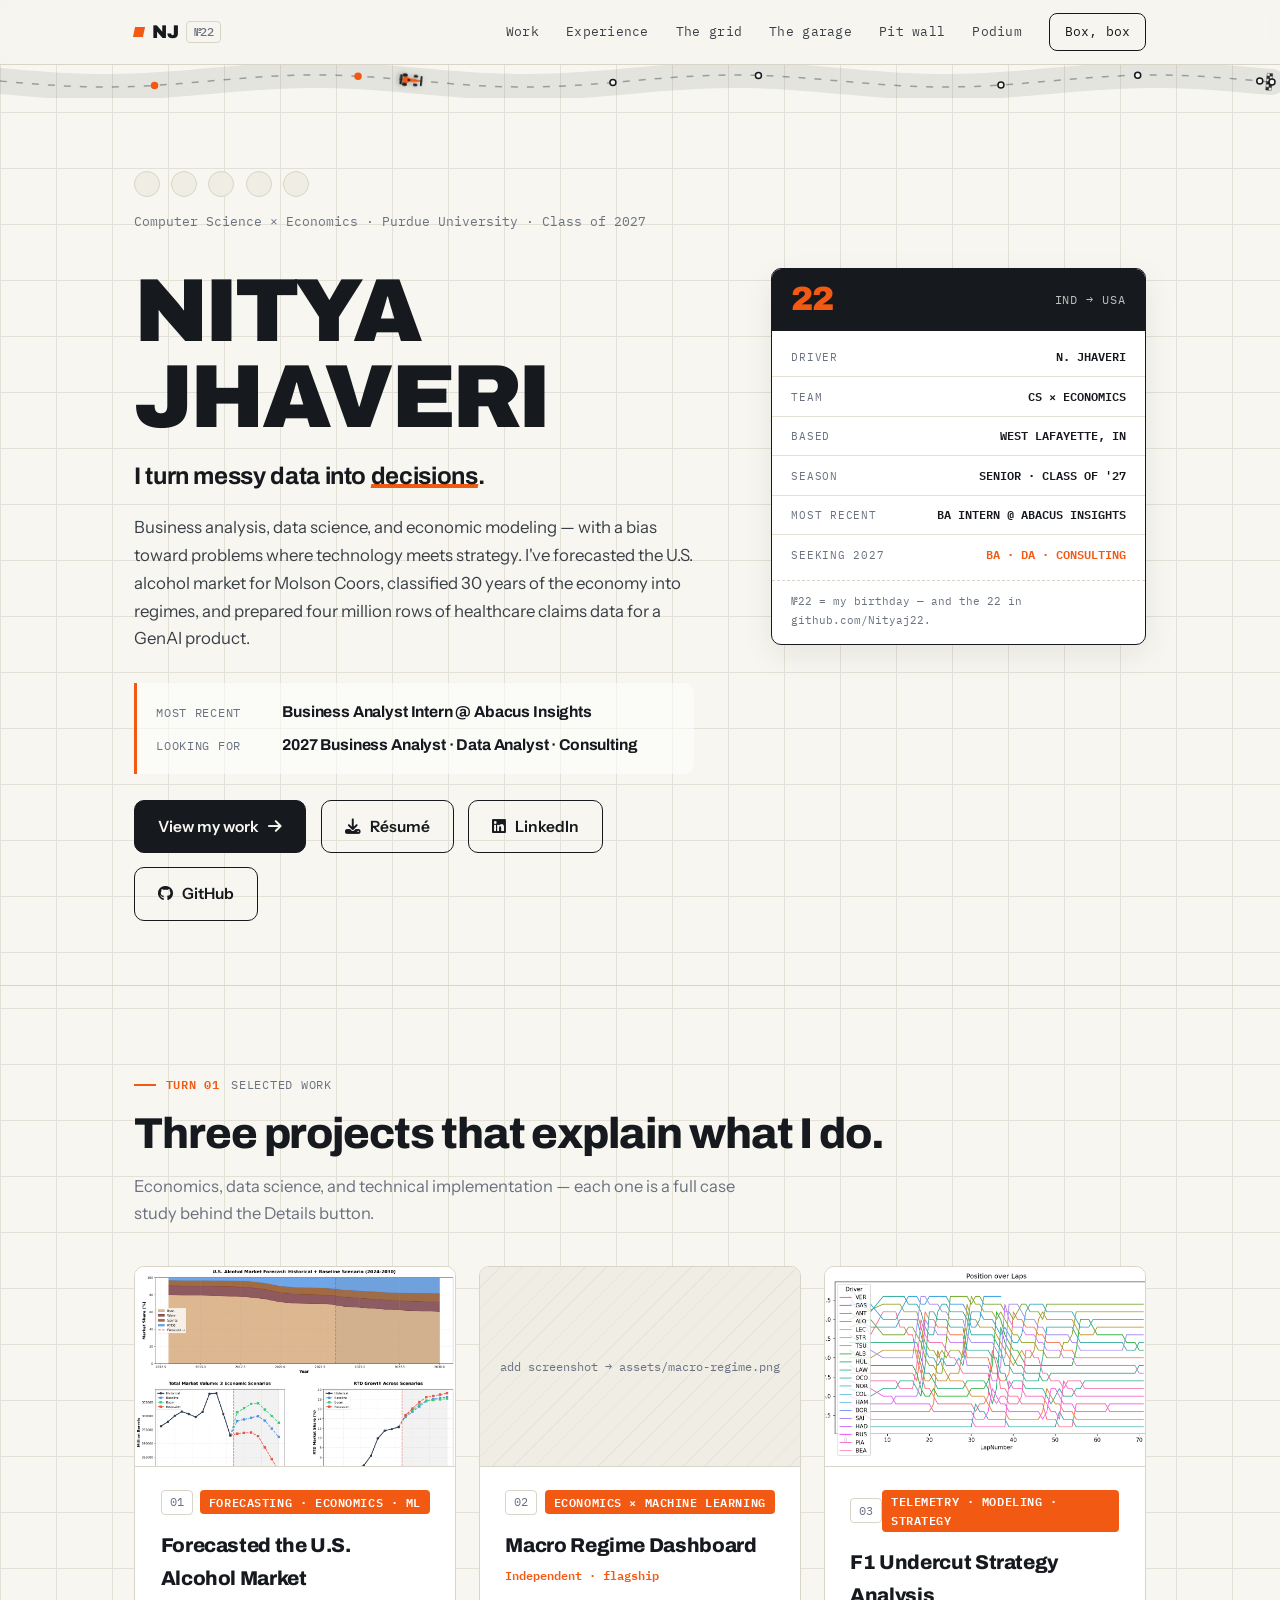
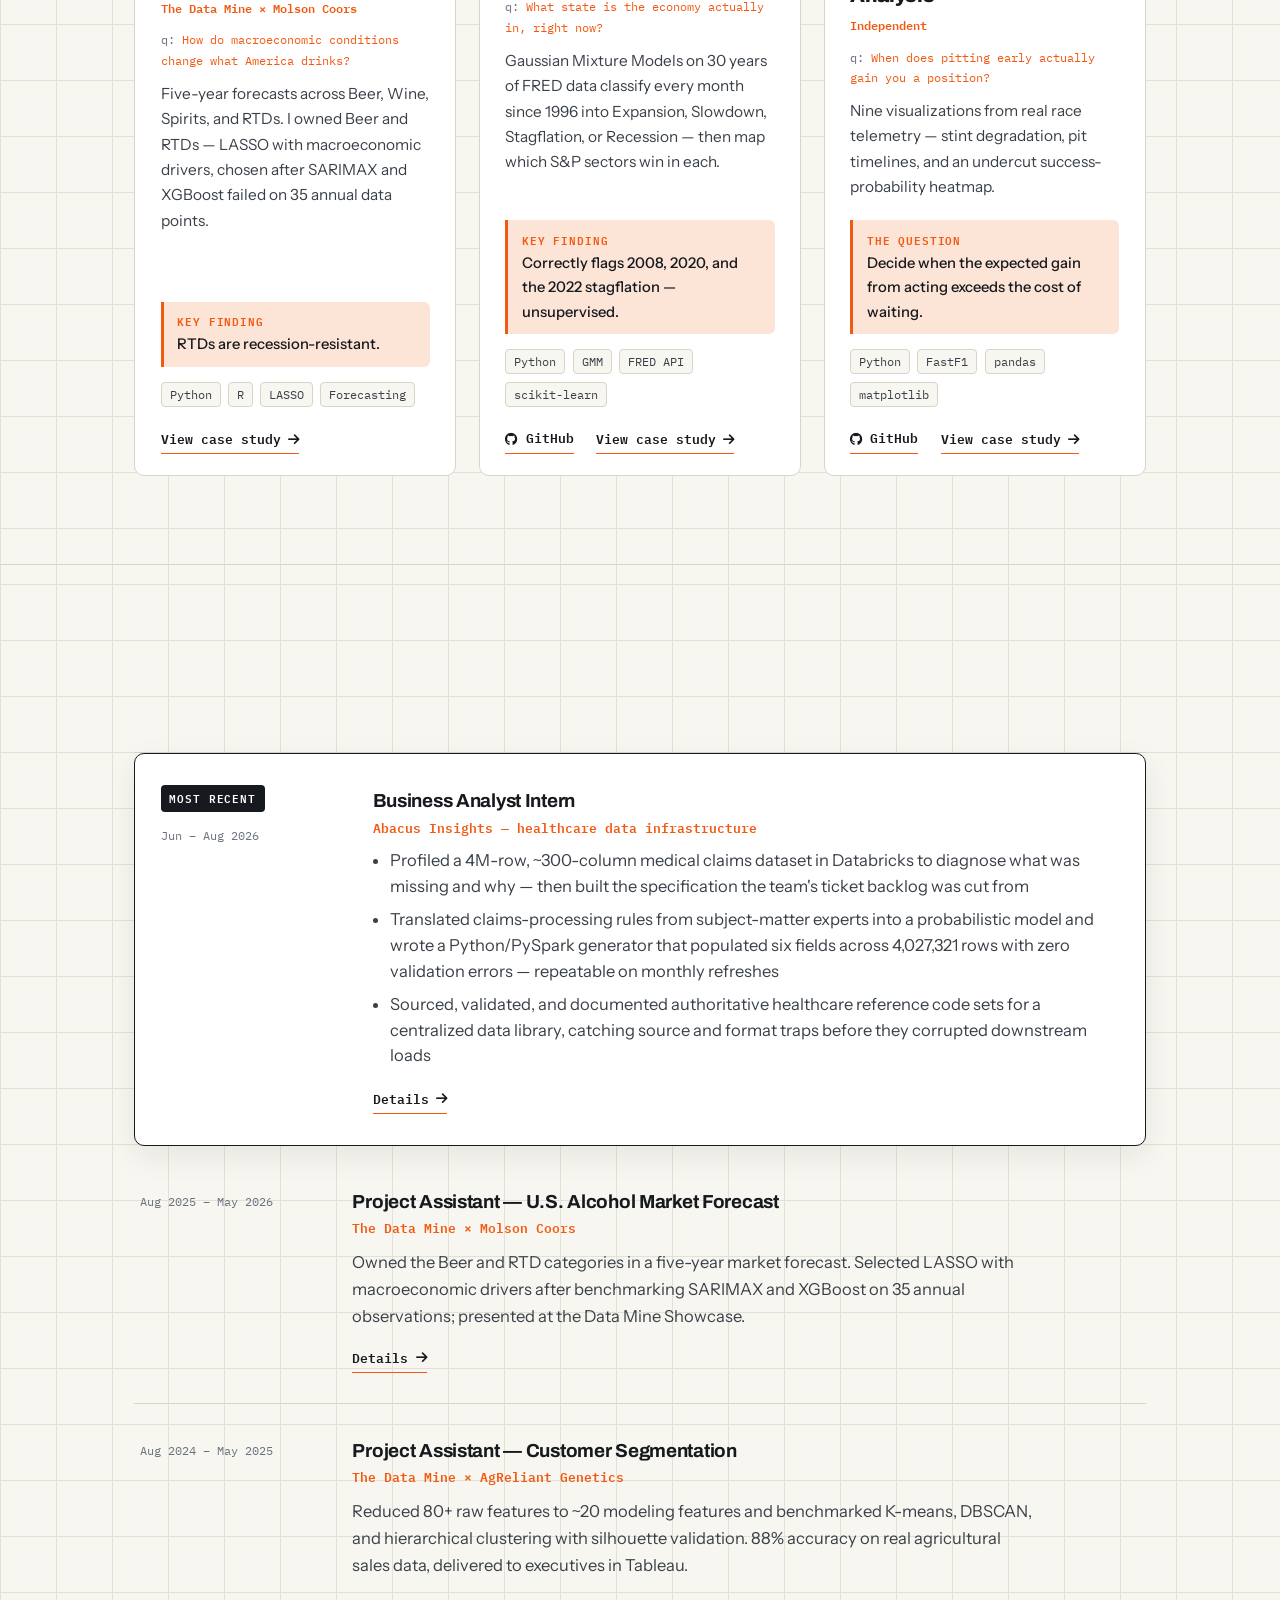
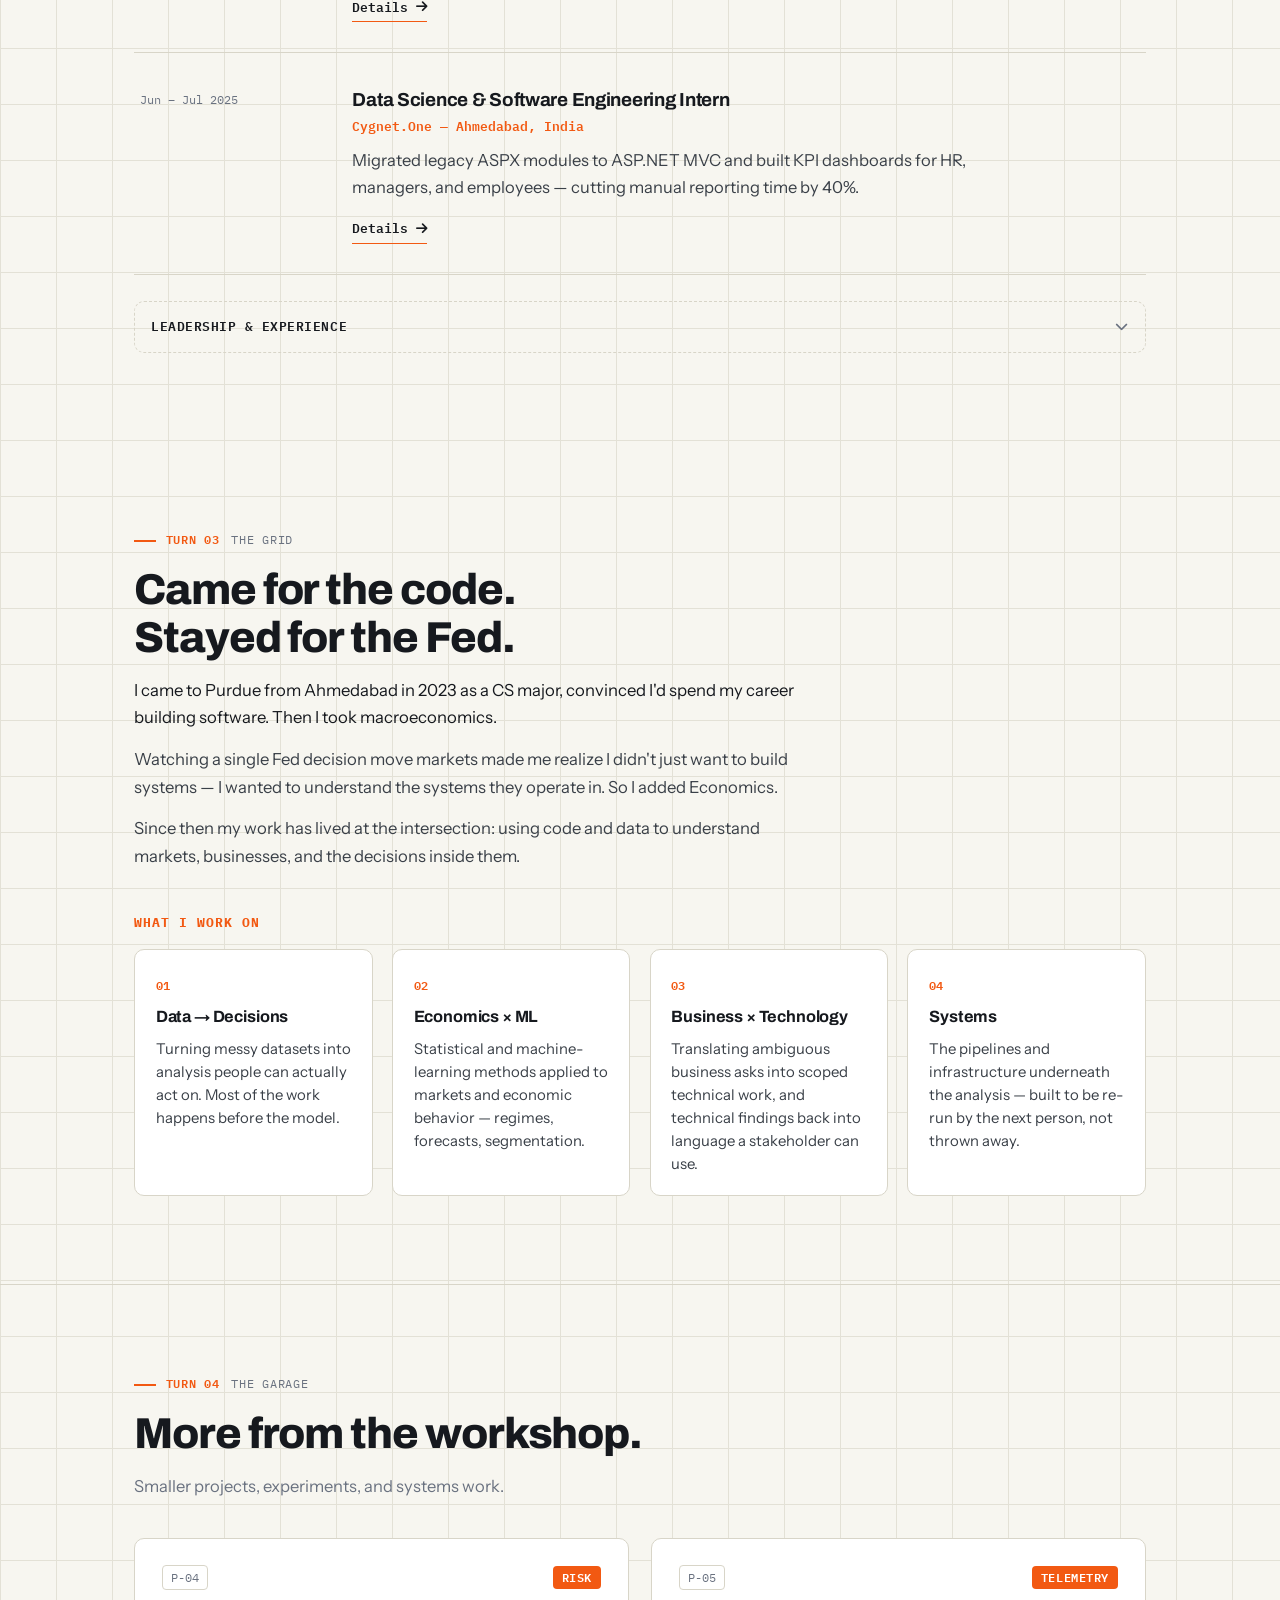
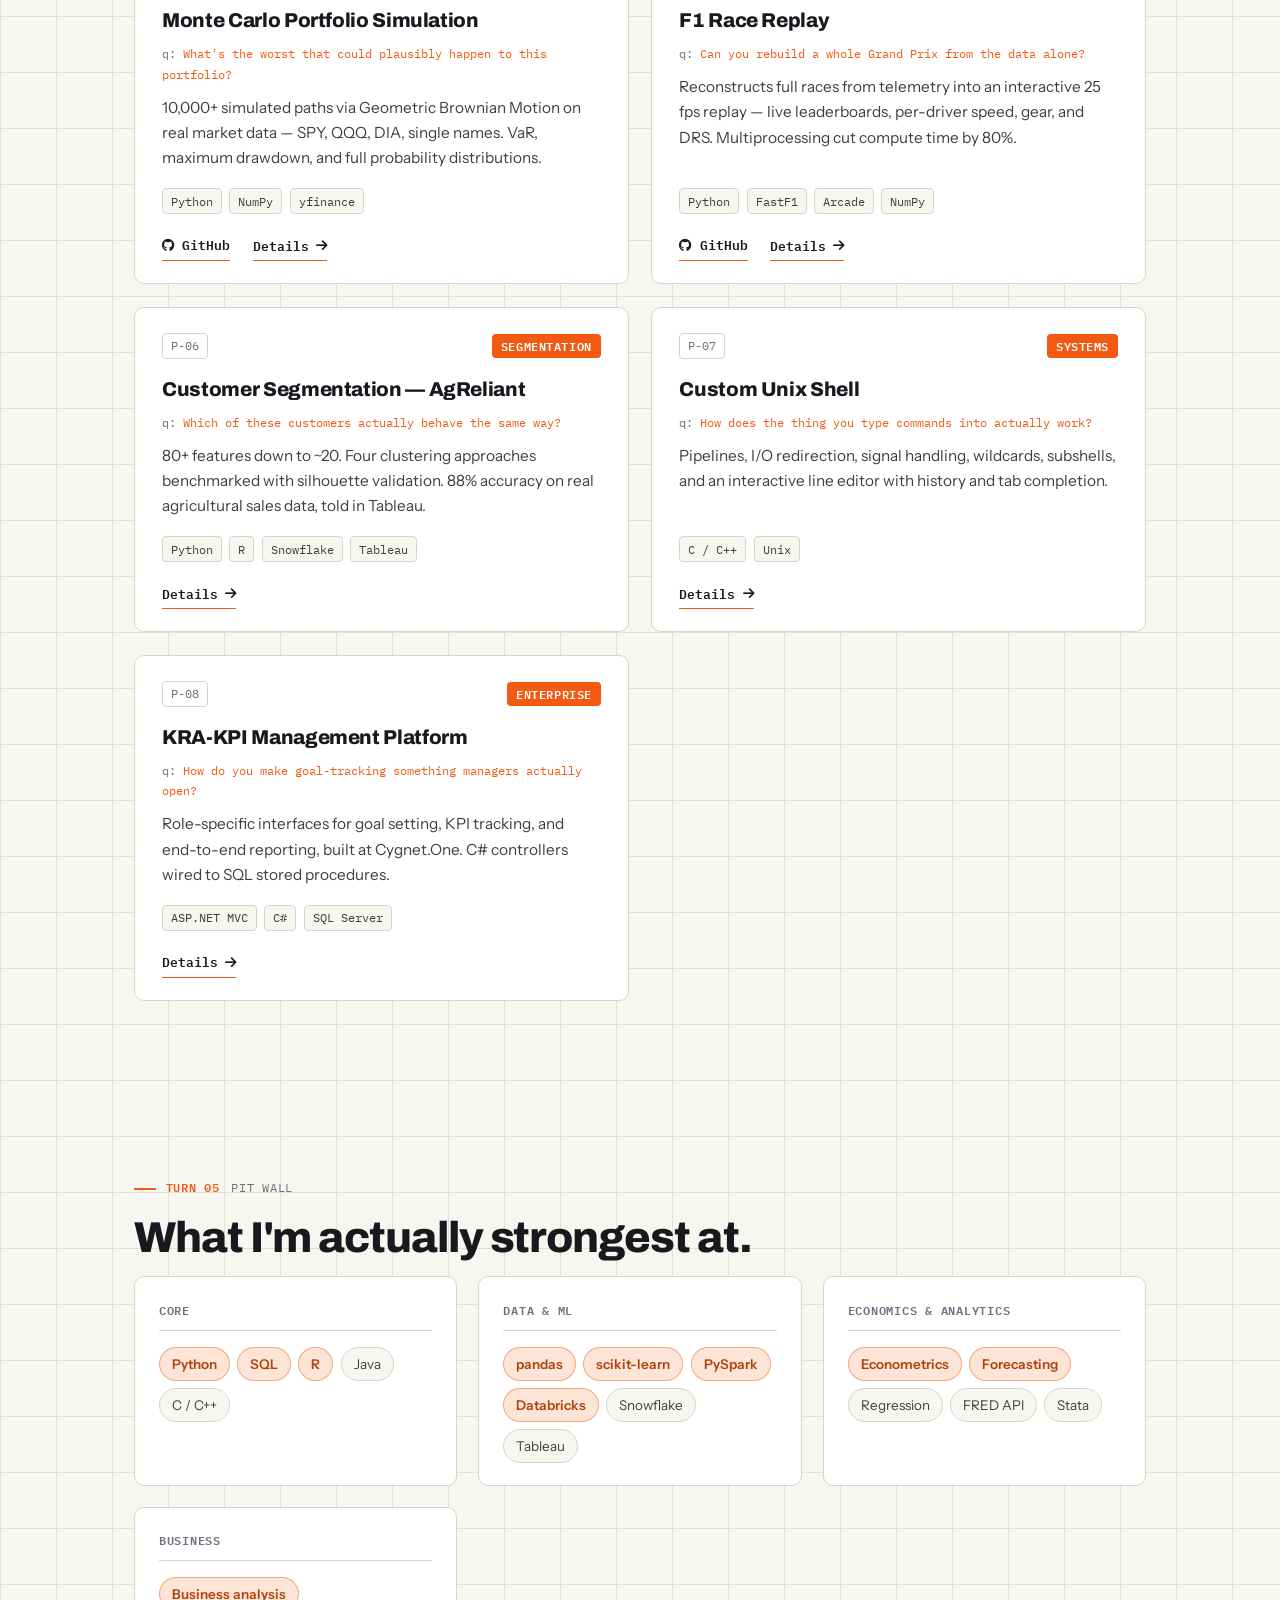
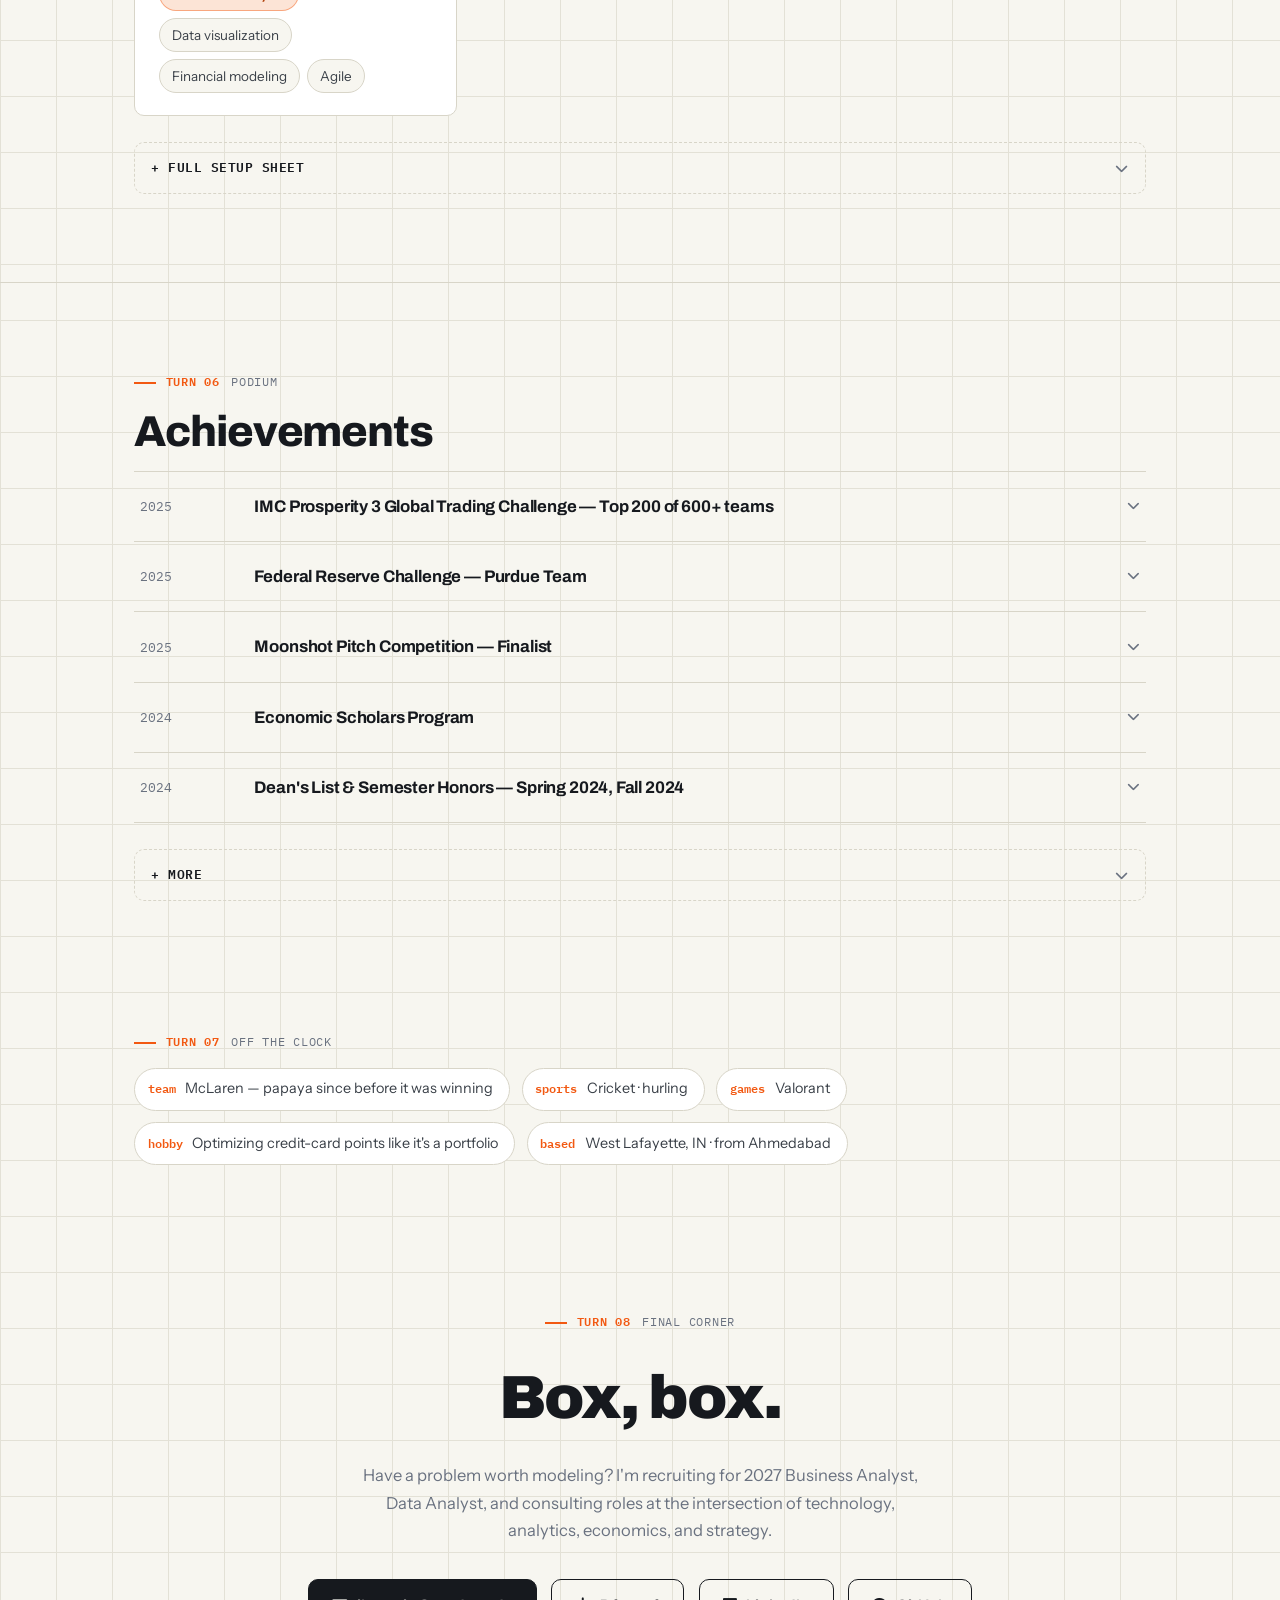
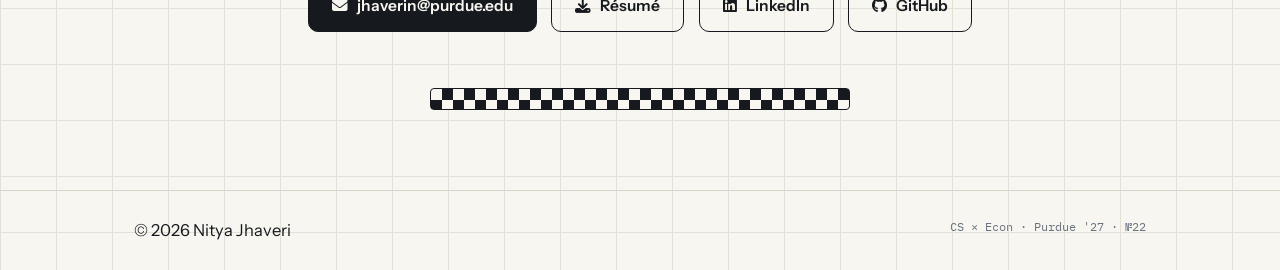
==== commit c260fe5a: "Fix tense in hero-sub paragraph Corrected the tense of 'forecast' to 'forecasted' in the hero-sub pa" ====
--- a/index.html
+++ b/index.html
@@ -59,7 +59,7 @@
                 <div class="hero-main">
                     <h1 class="hero-title">Nitya<br>Jhaveri</h1>
                     <p class="hero-role">I turn messy data into <span class="accent-underline">decisions</span>.</p>
-                    <p class="hero-sub">Business analysis, data science, and economic modeling — with a bias toward problems where technology meets strategy. I've forecast the U.S. alcohol market for Molson Coors, classified 30 years of the economy into regimes, and prepared four million rows of healthcare claims data for a GenAI product.</p>
+                    <p class="hero-sub">Business analysis, data science, and economic modeling — with a bias toward problems where technology meets strategy. I've forecasted the U.S. alcohol market for Molson Coors, classified 30 years of the economy into regimes, and prepared four million rows of healthcare claims data for a GenAI product.</p>
 
                     <dl class="hero-status">
                         <div><dt>Most recent</dt><dd>Business Analyst Intern @ Abacus Insights</dd></div>
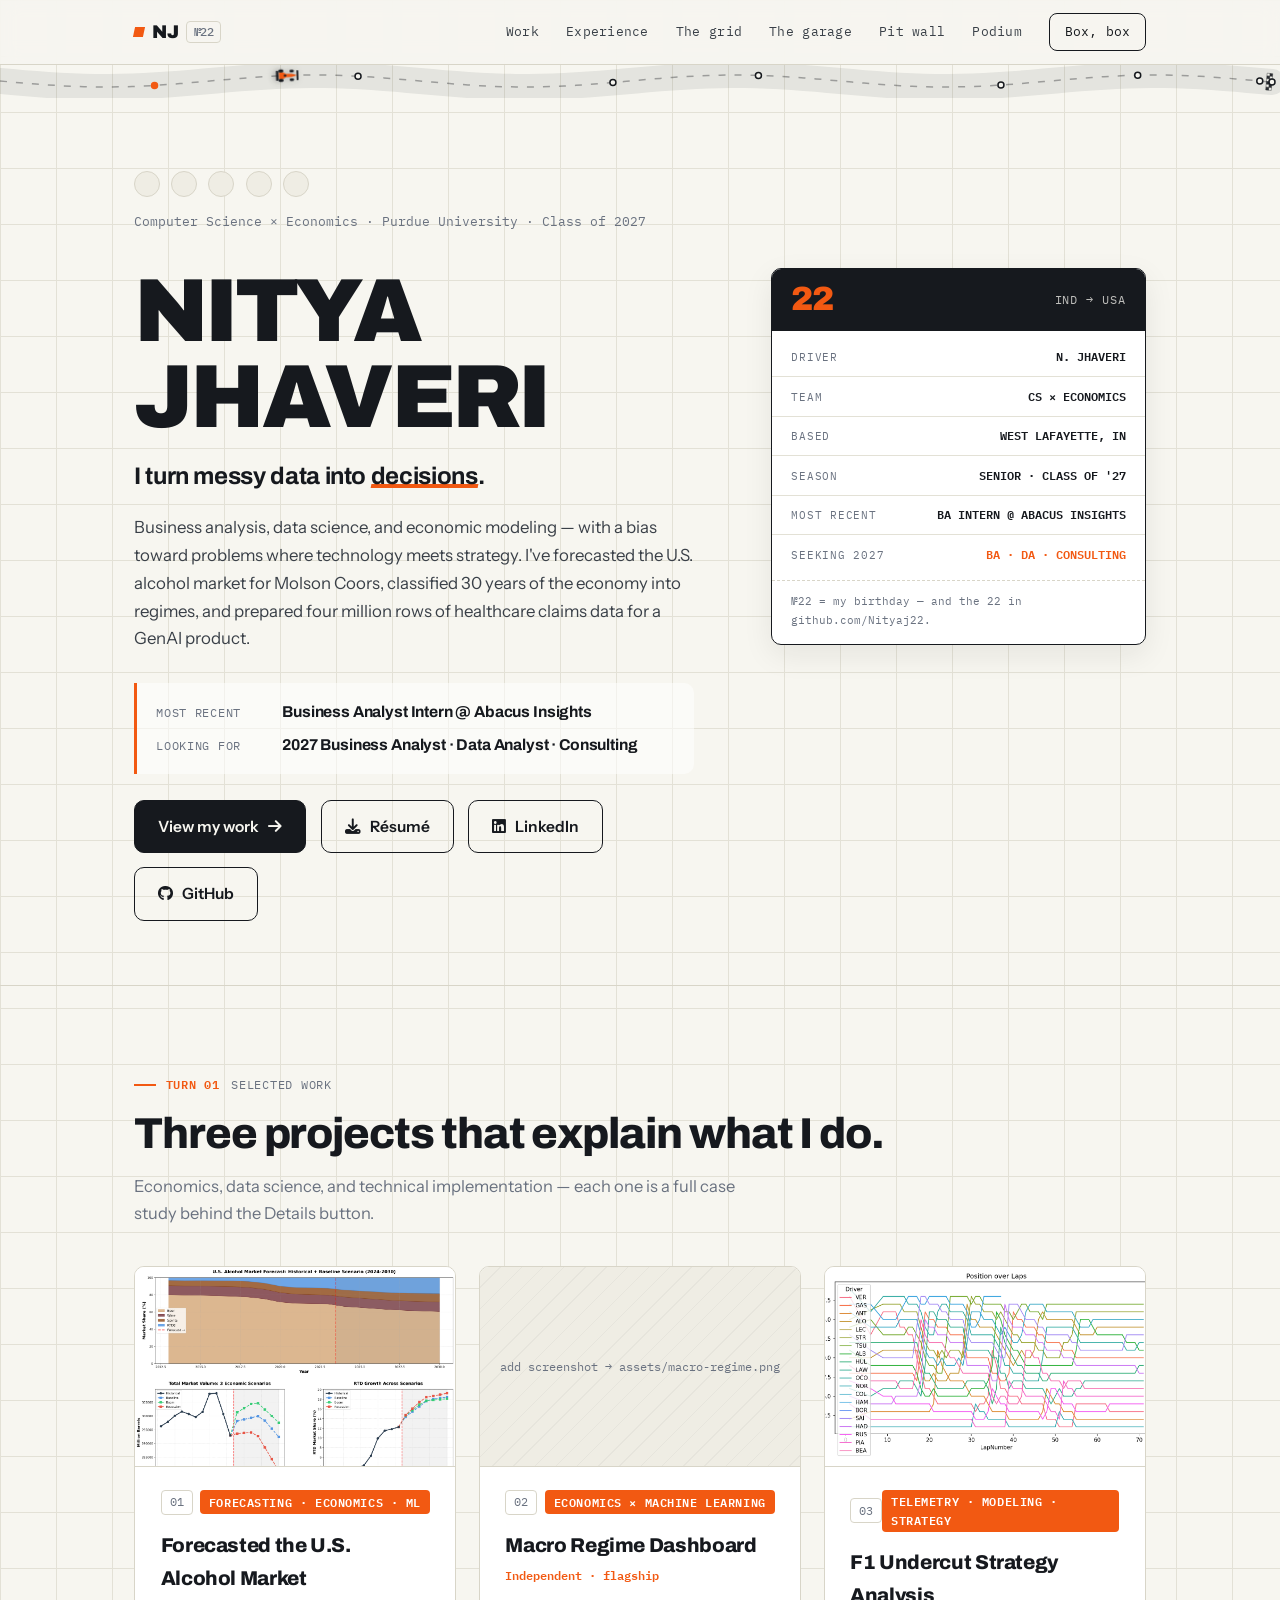
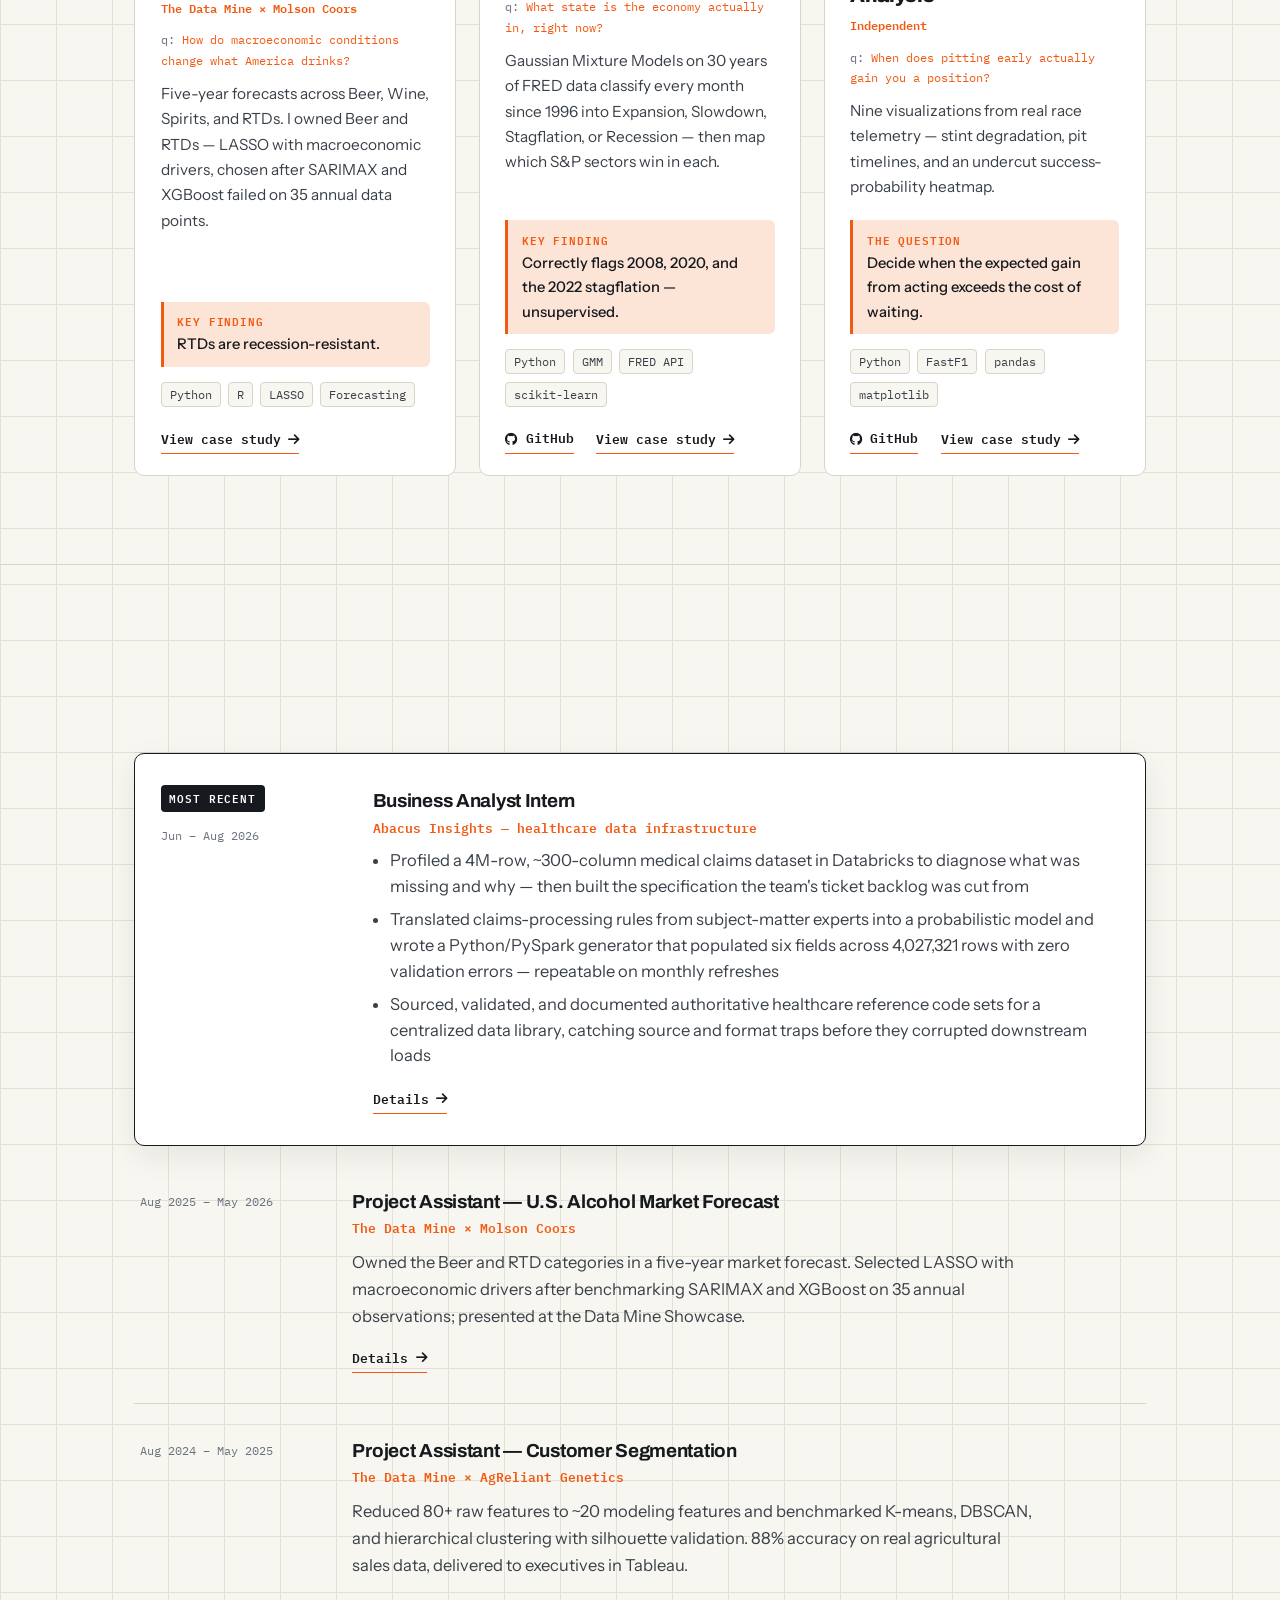
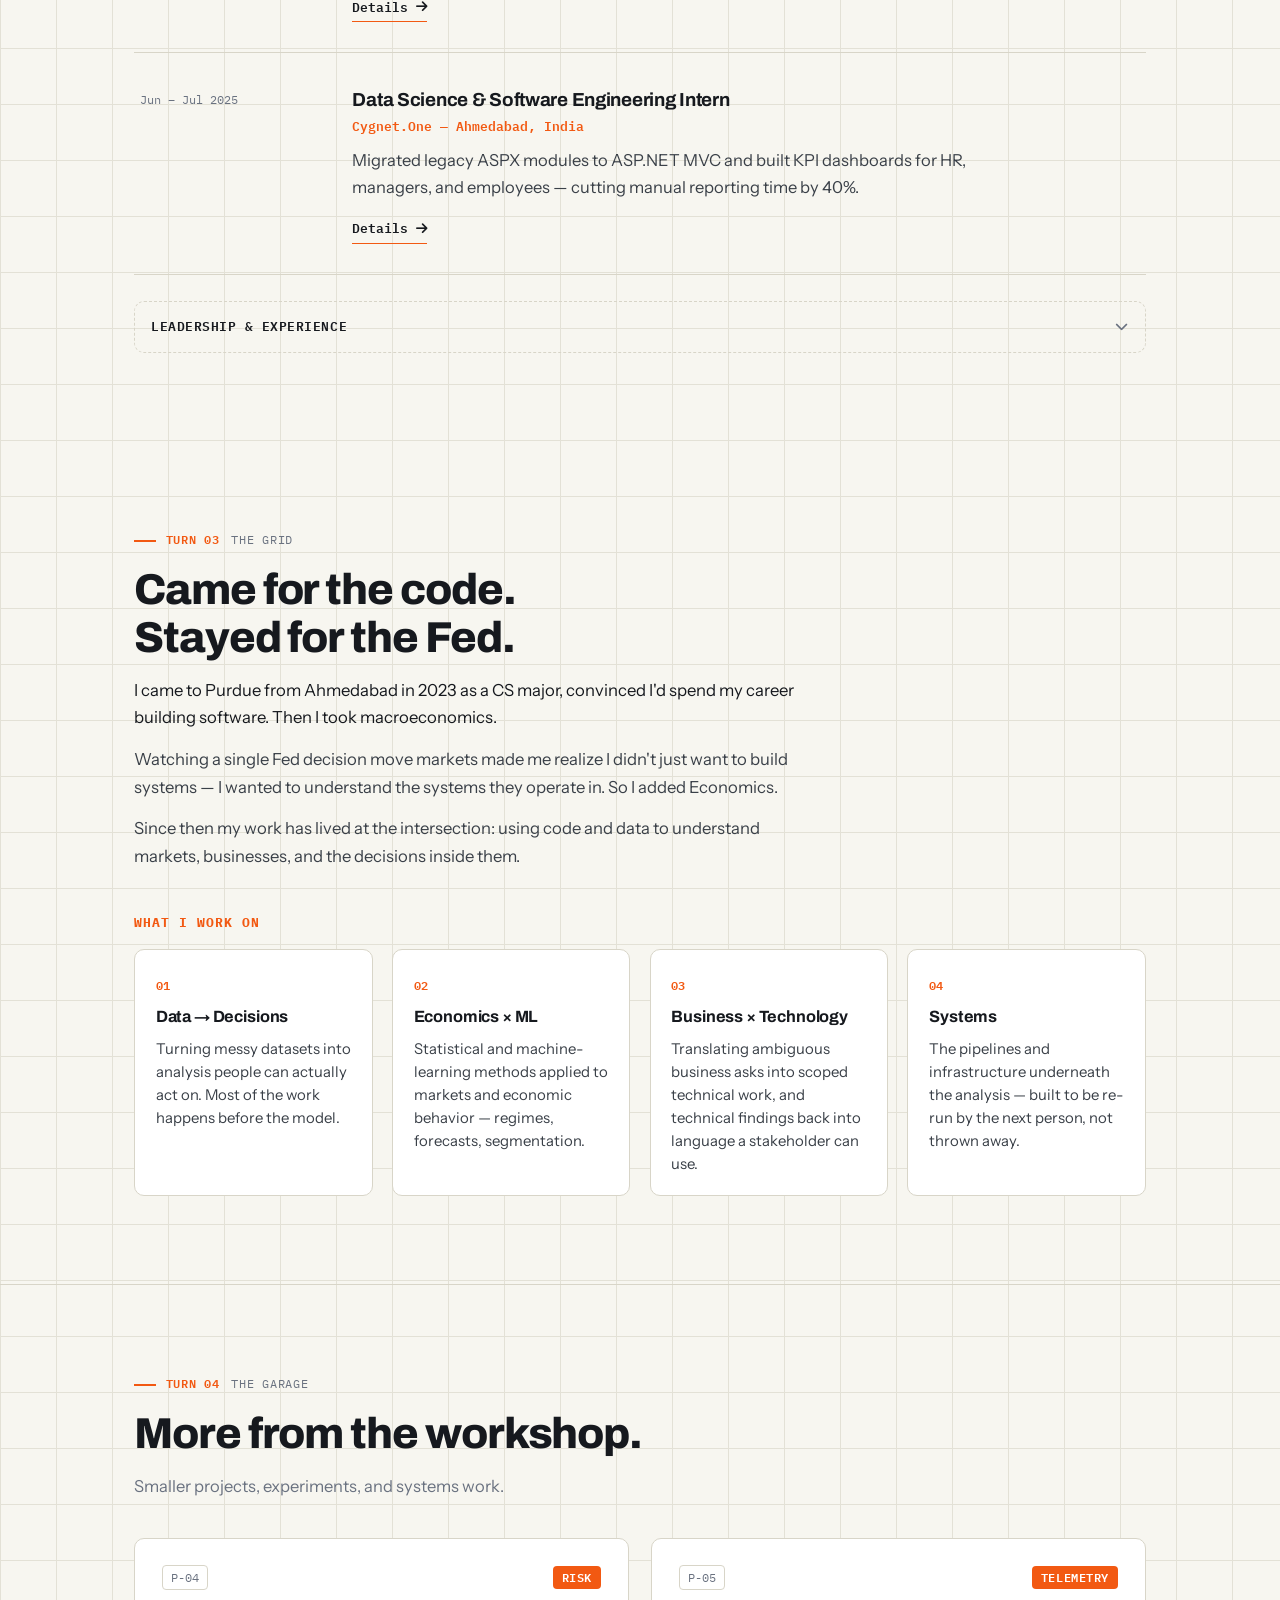
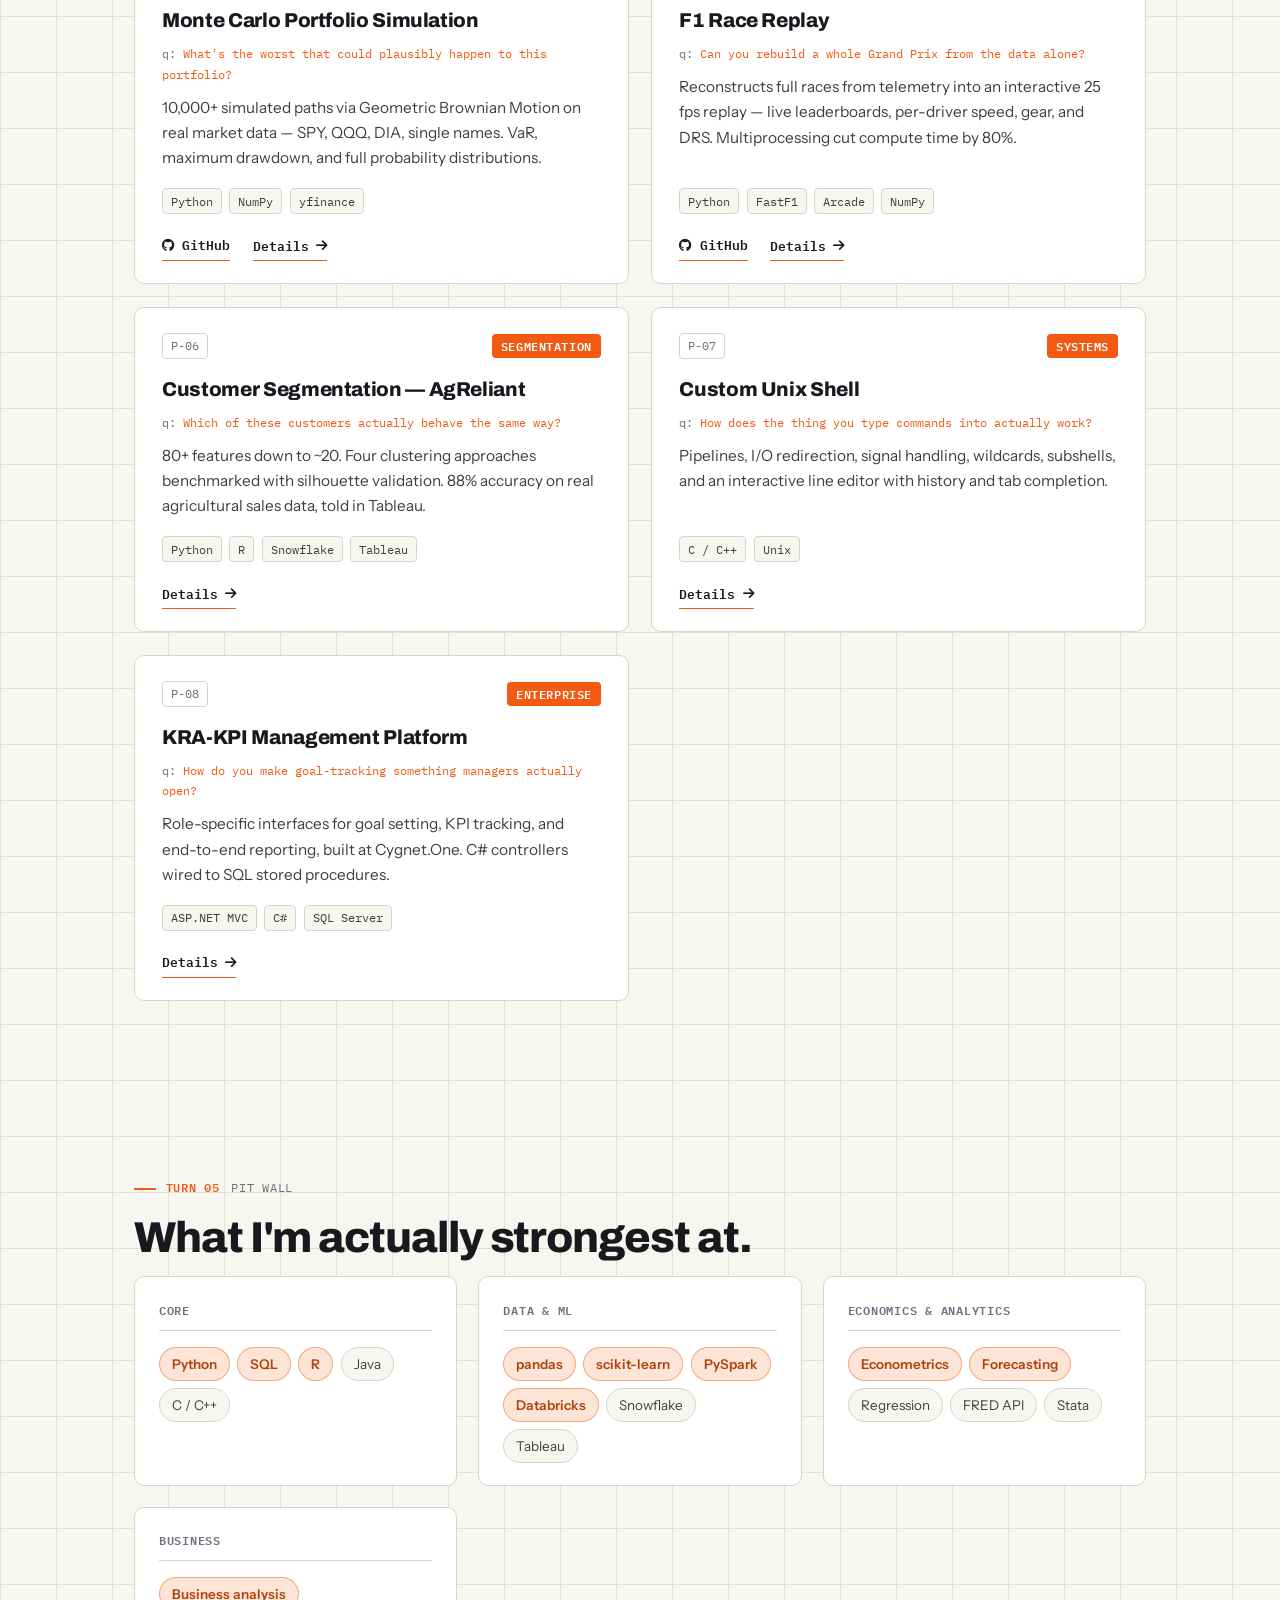
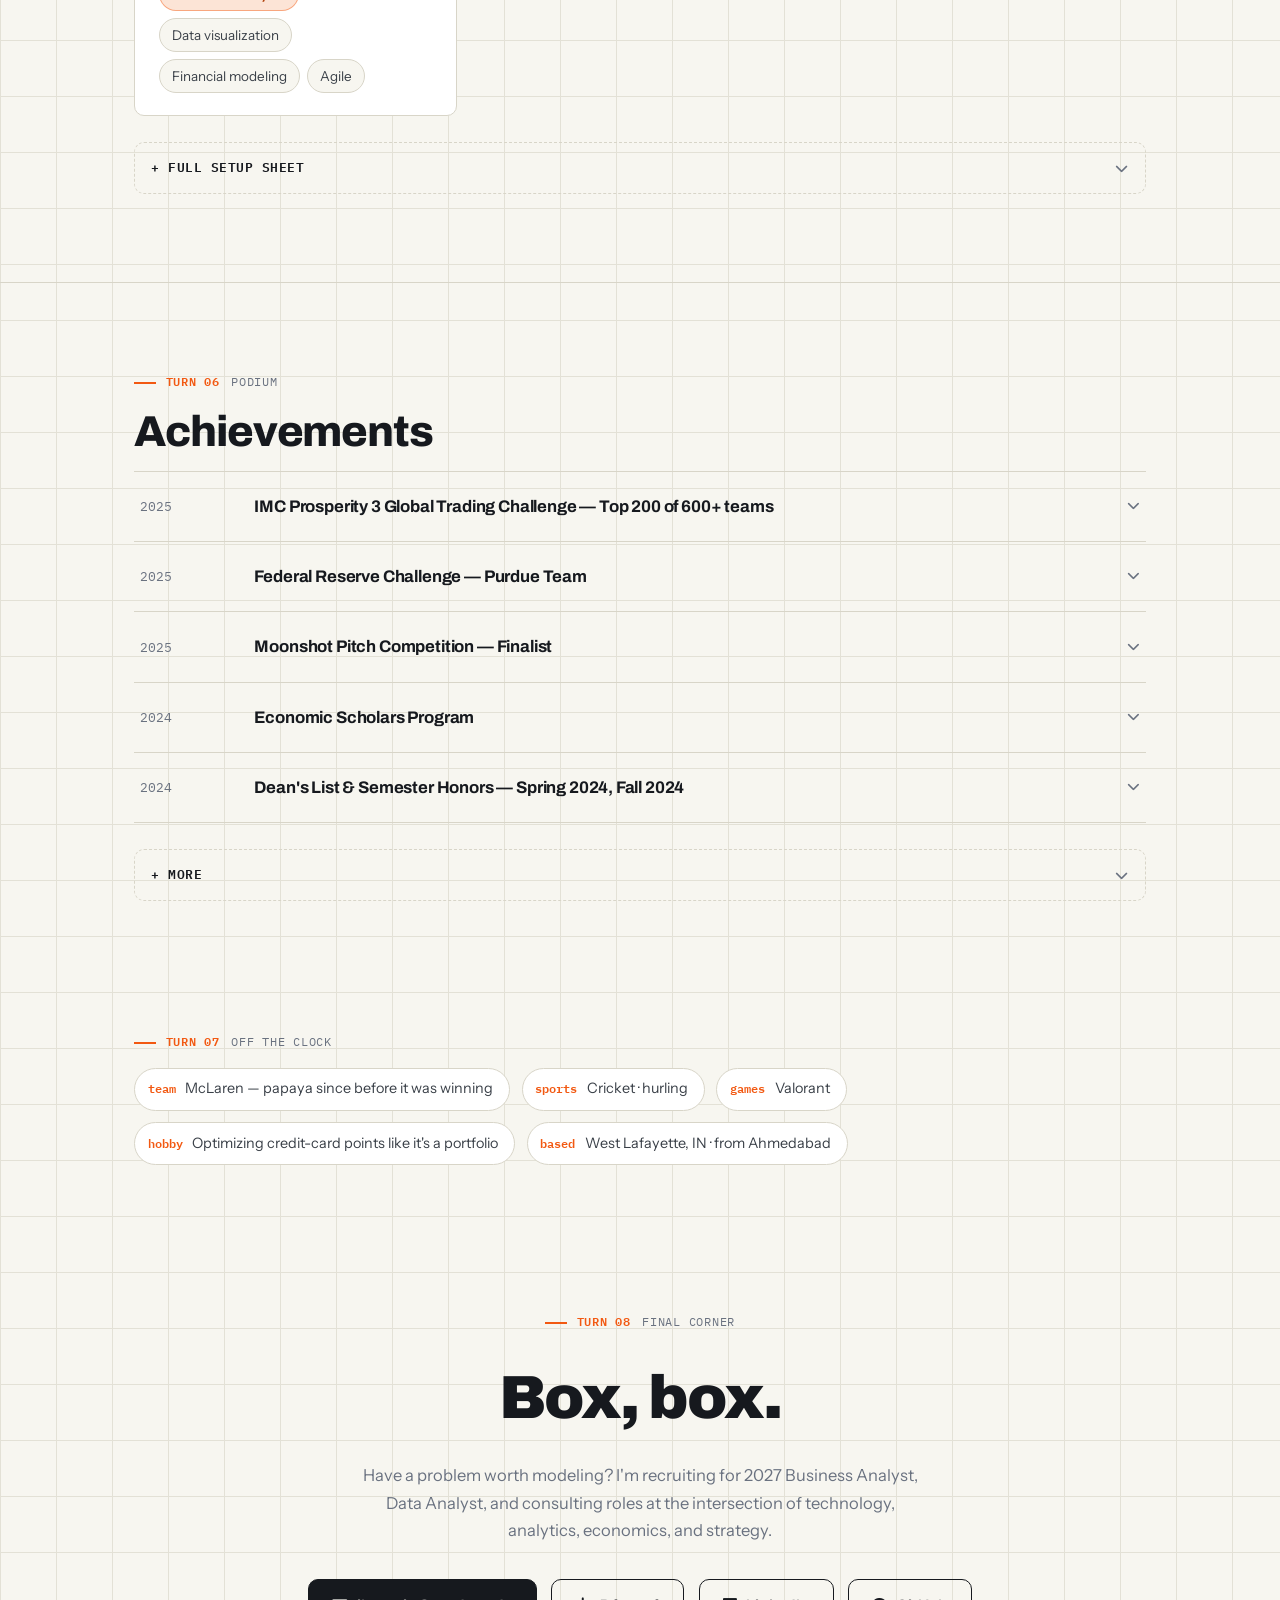
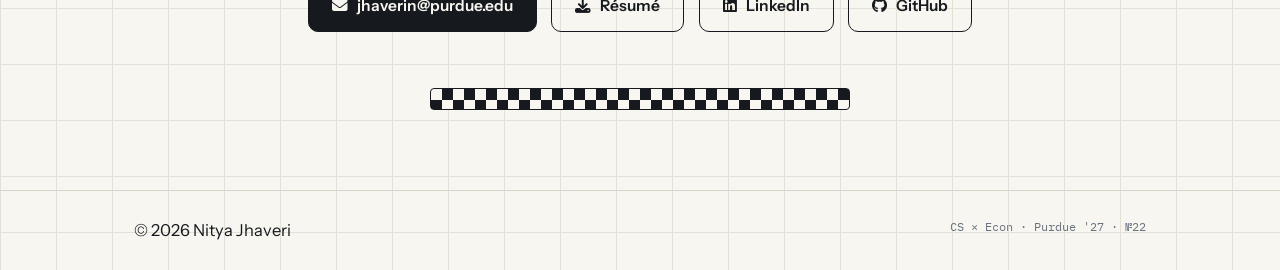
==== commit 44fa1a65: "Add link preview image and og tags" ====
--- a/index.html
+++ b/index.html
@@ -1,6 +1,13 @@
 <!DOCTYPE html>
 <html lang="en">
 <head>
+    <meta property="og:title" content="Nitya Jhaveri — CS × Economics, Purdue '27">
+    <meta property="og:description" content="I turn messy data into decisions. Business analysis, data science, and economic modeling.">
+    <meta property="og:image" content="https://nityajhaveri.com/assets/og-preview.png">
+    <meta property="og:url" content="https://nityajhaveri.com">
+    <meta property="og:type" content="website">
+    <meta name="twitter:card" content="summary_large_image">
+
     <meta charset="UTF-8">
     <meta name="viewport" content="width=device-width, initial-scale=1.0">
     <title>Nitya Jhaveri — CS × Economics, Purdue '27</title>
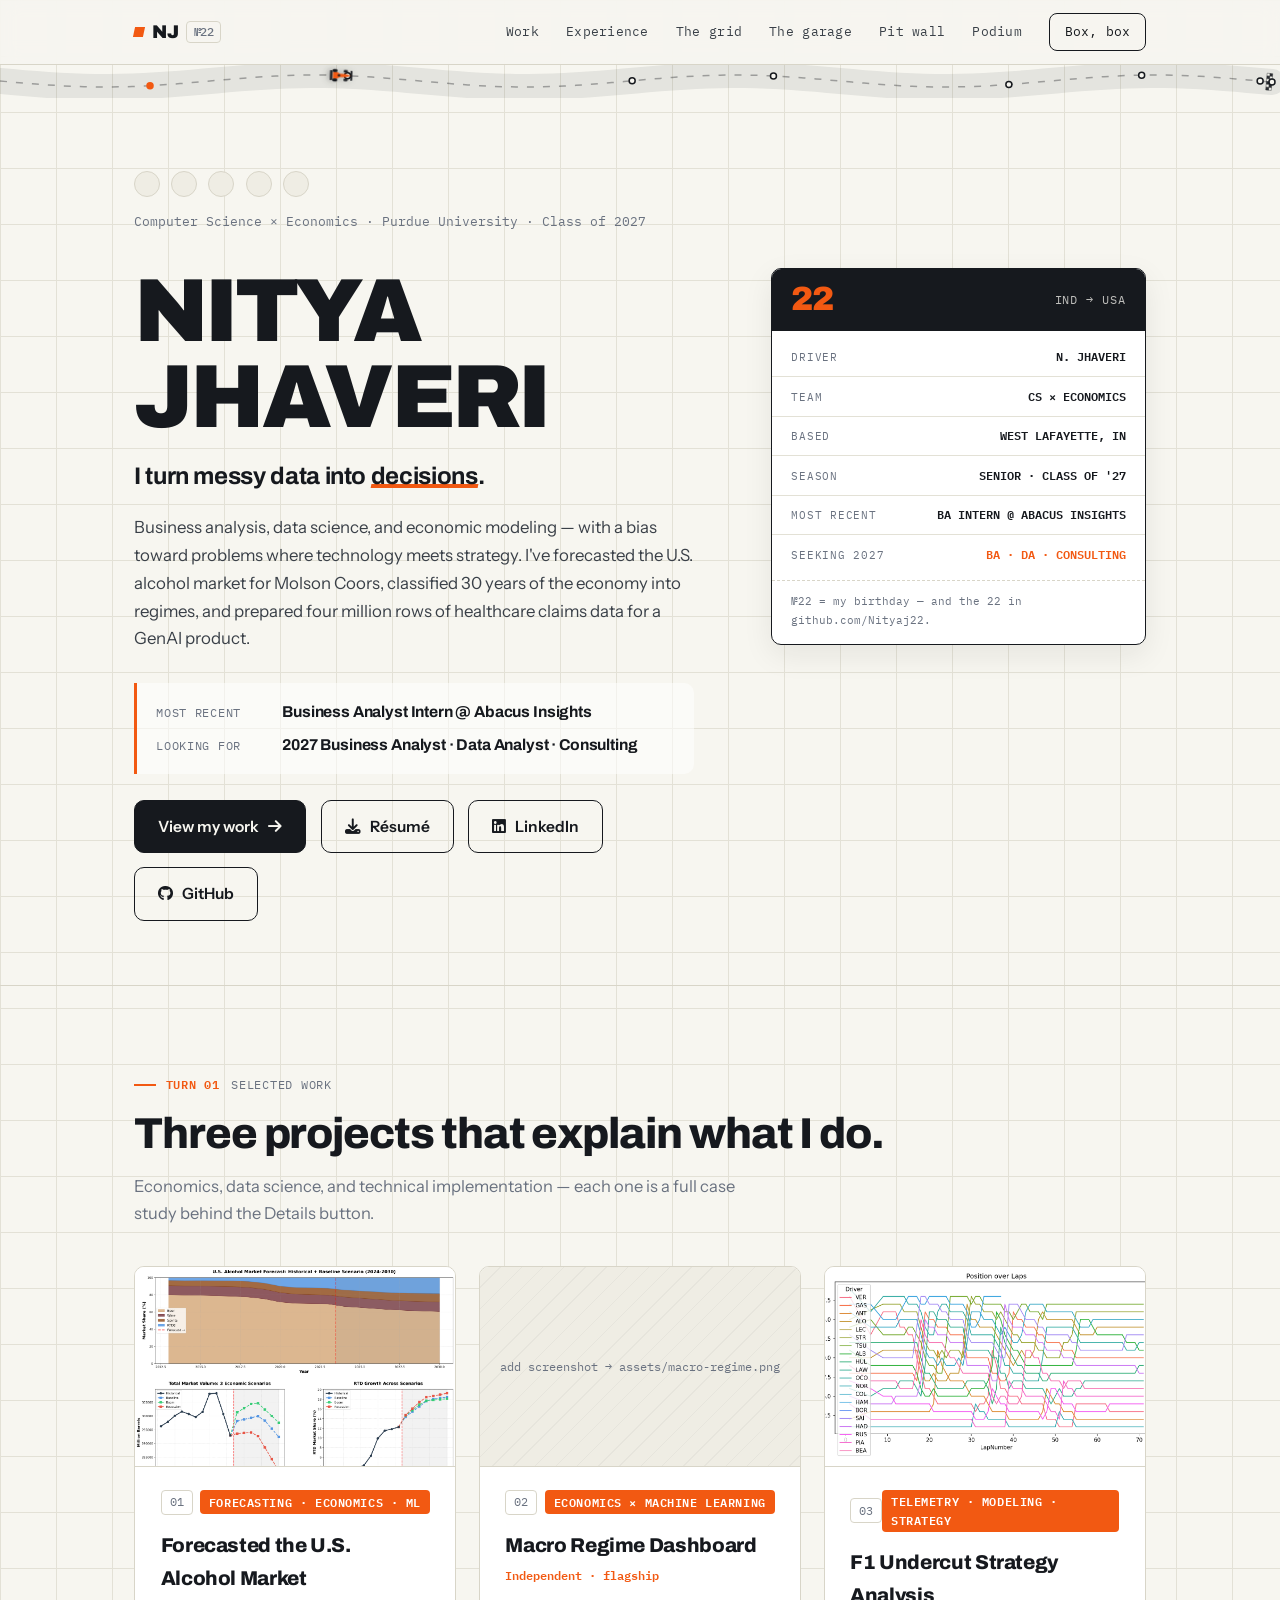
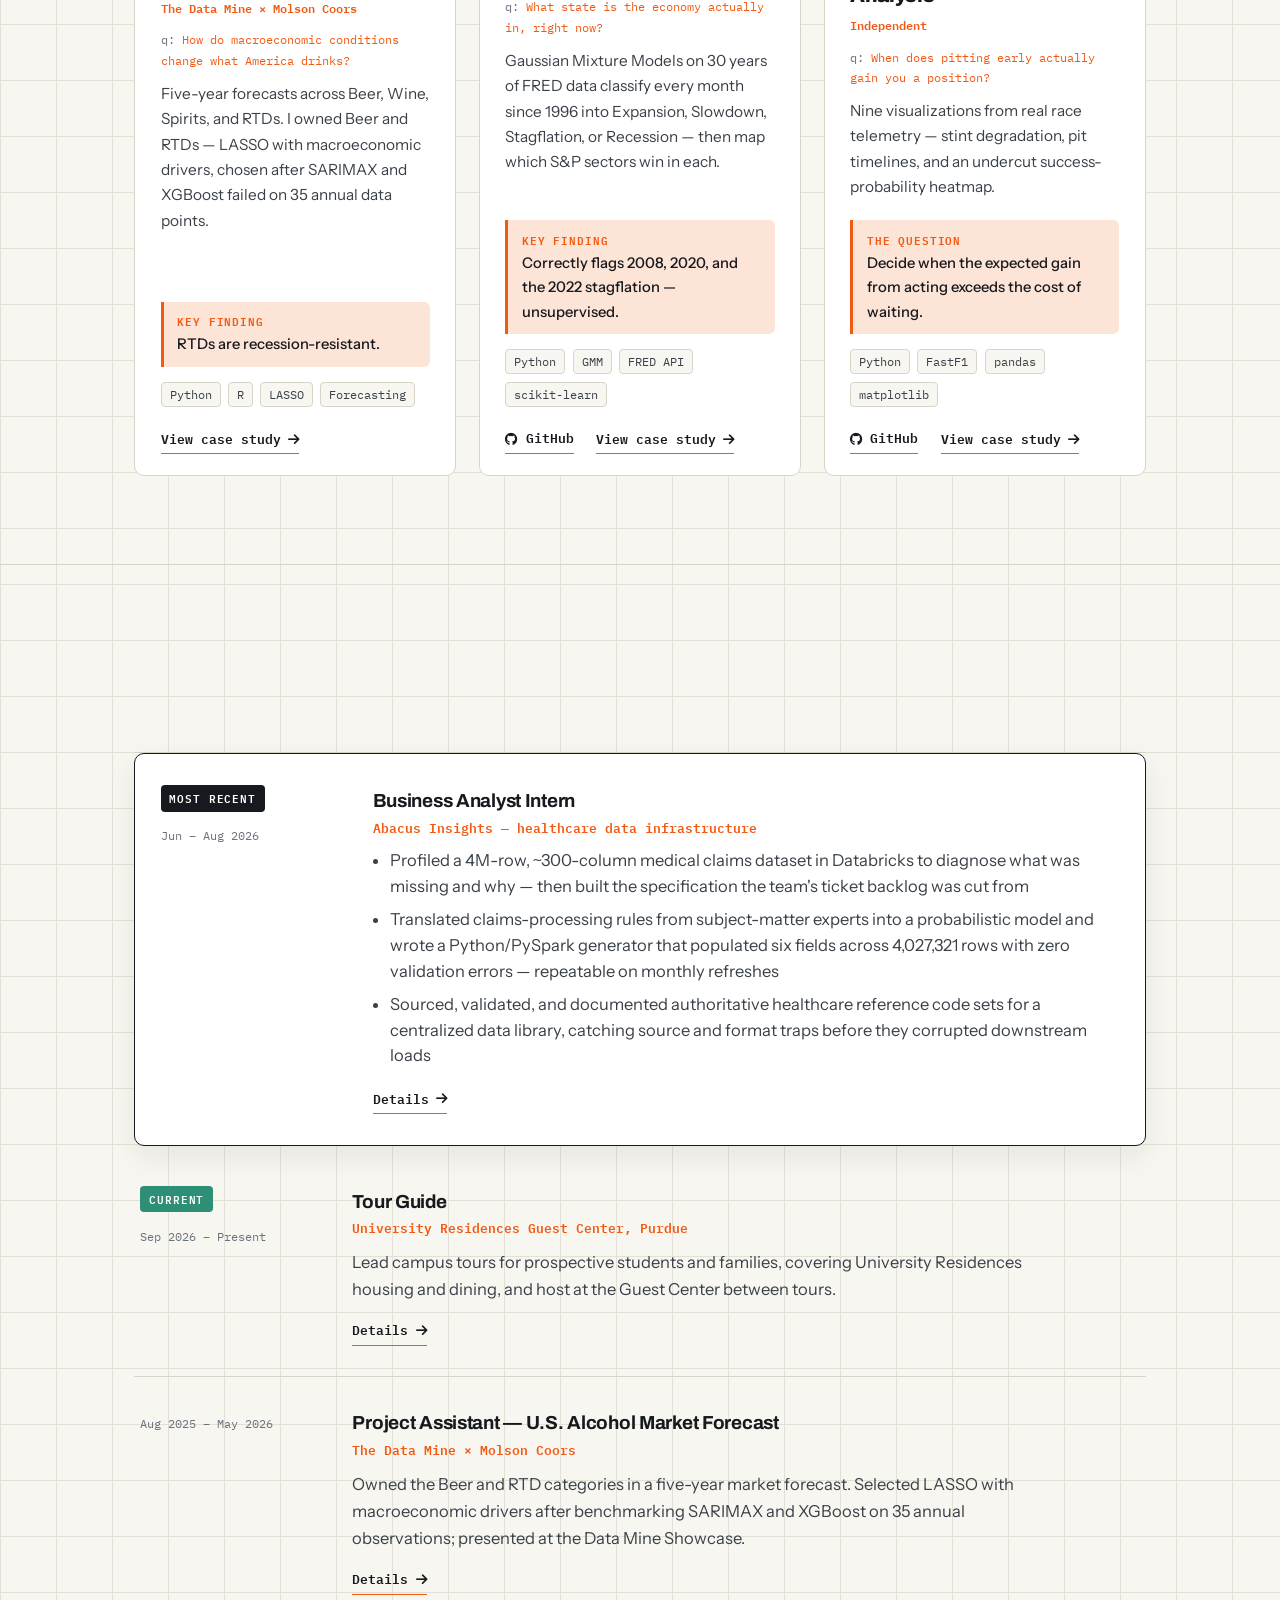
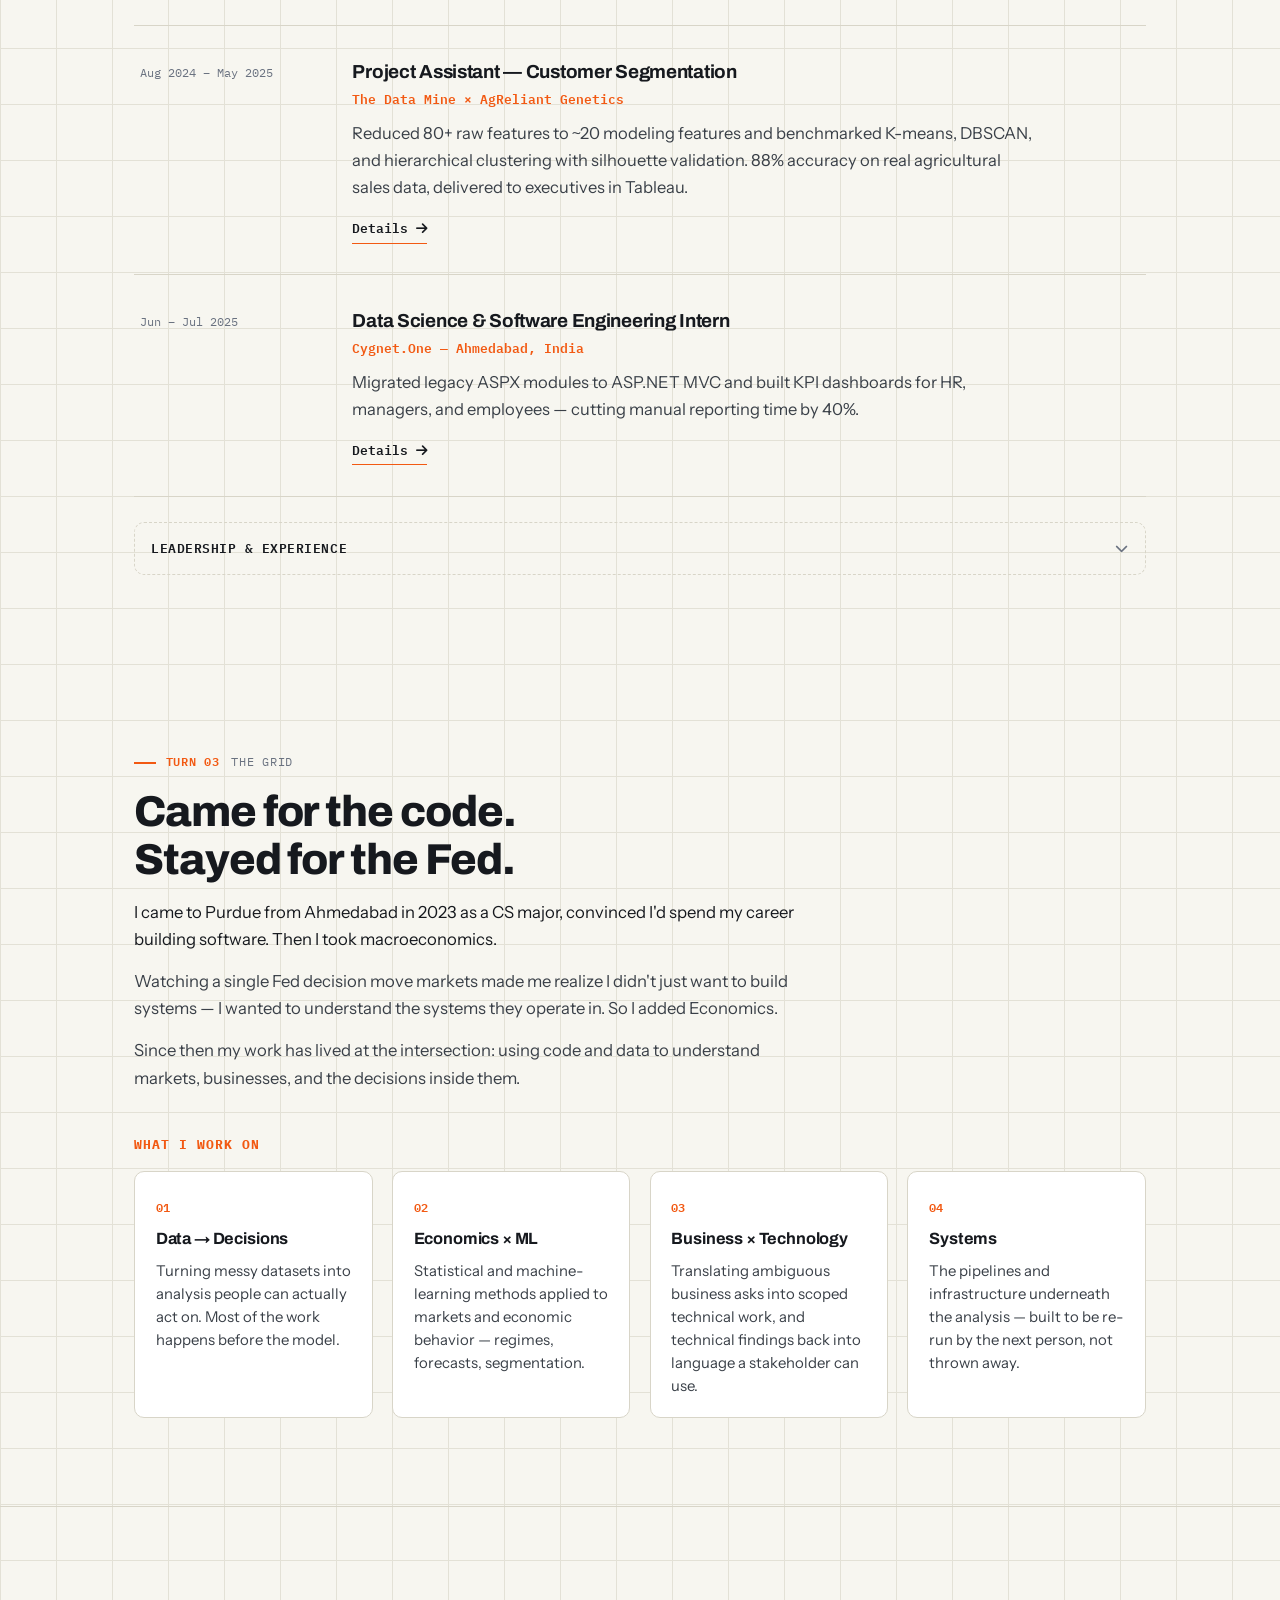
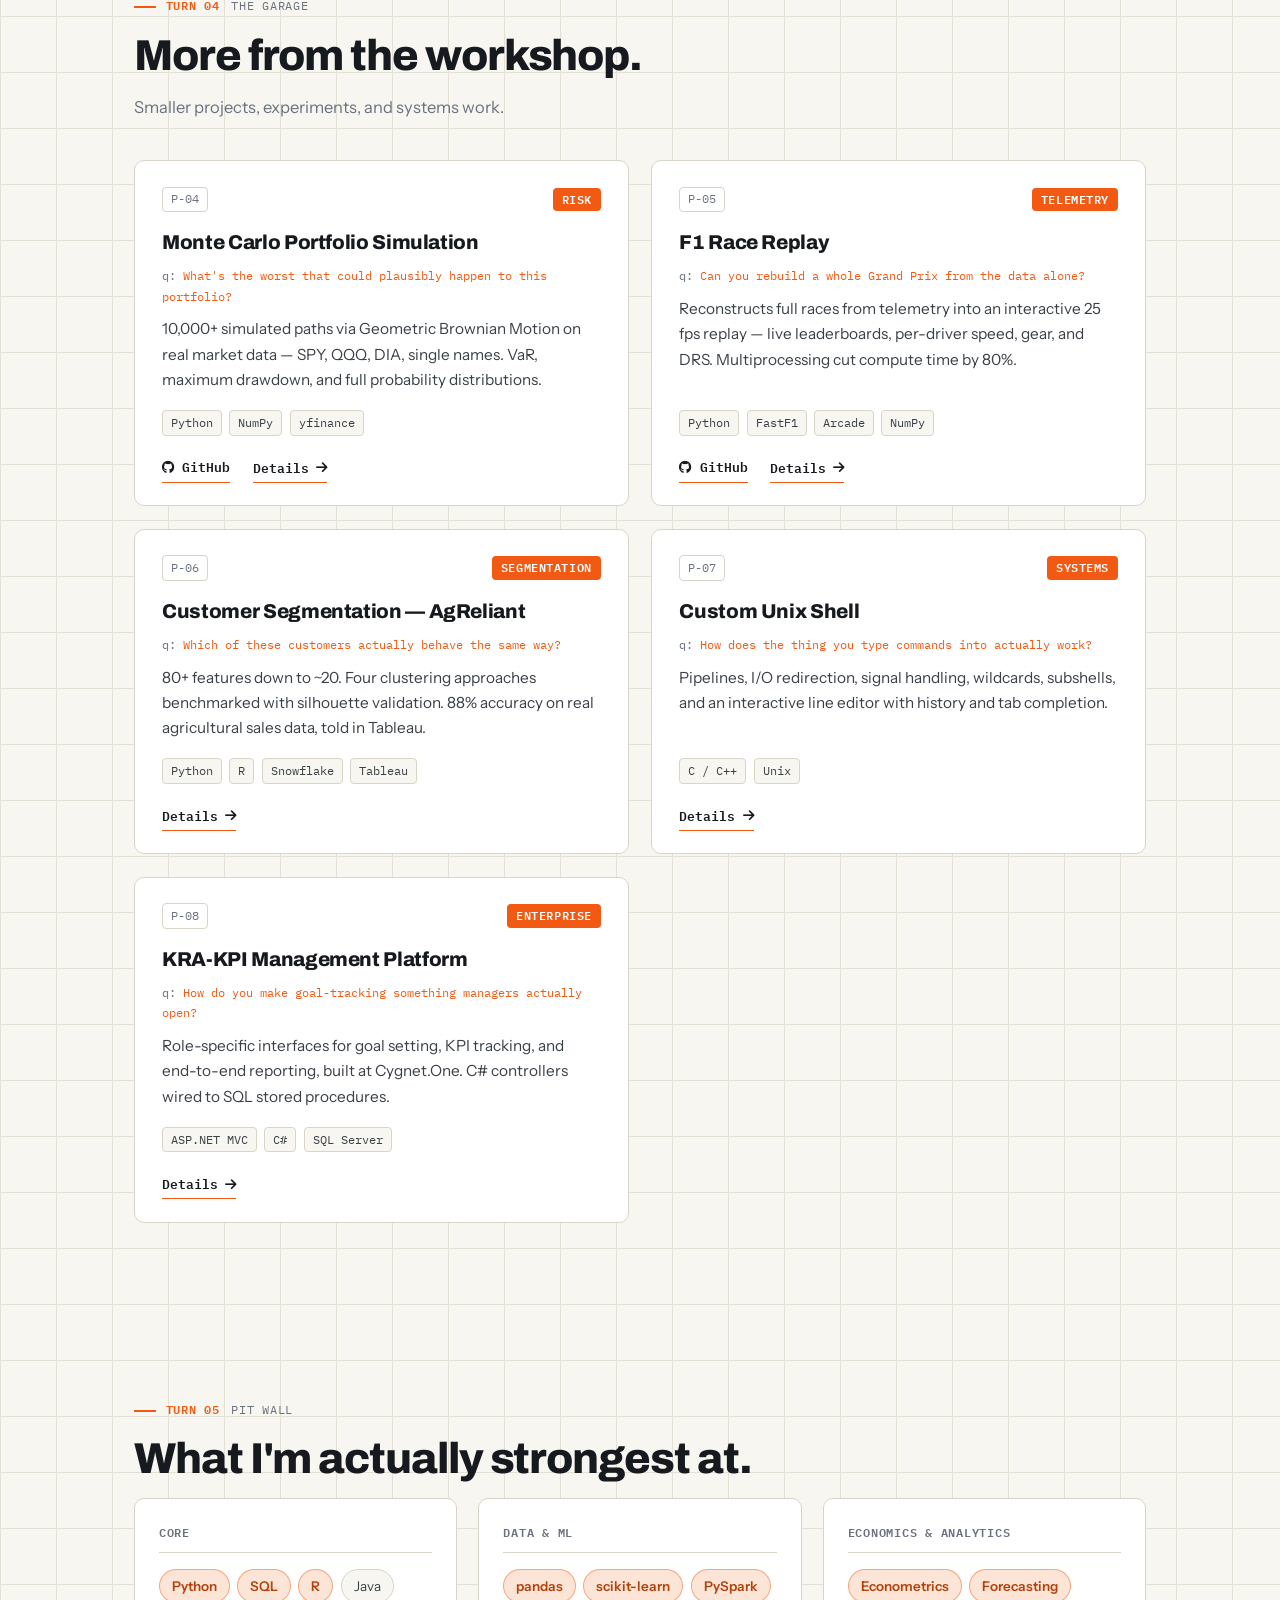
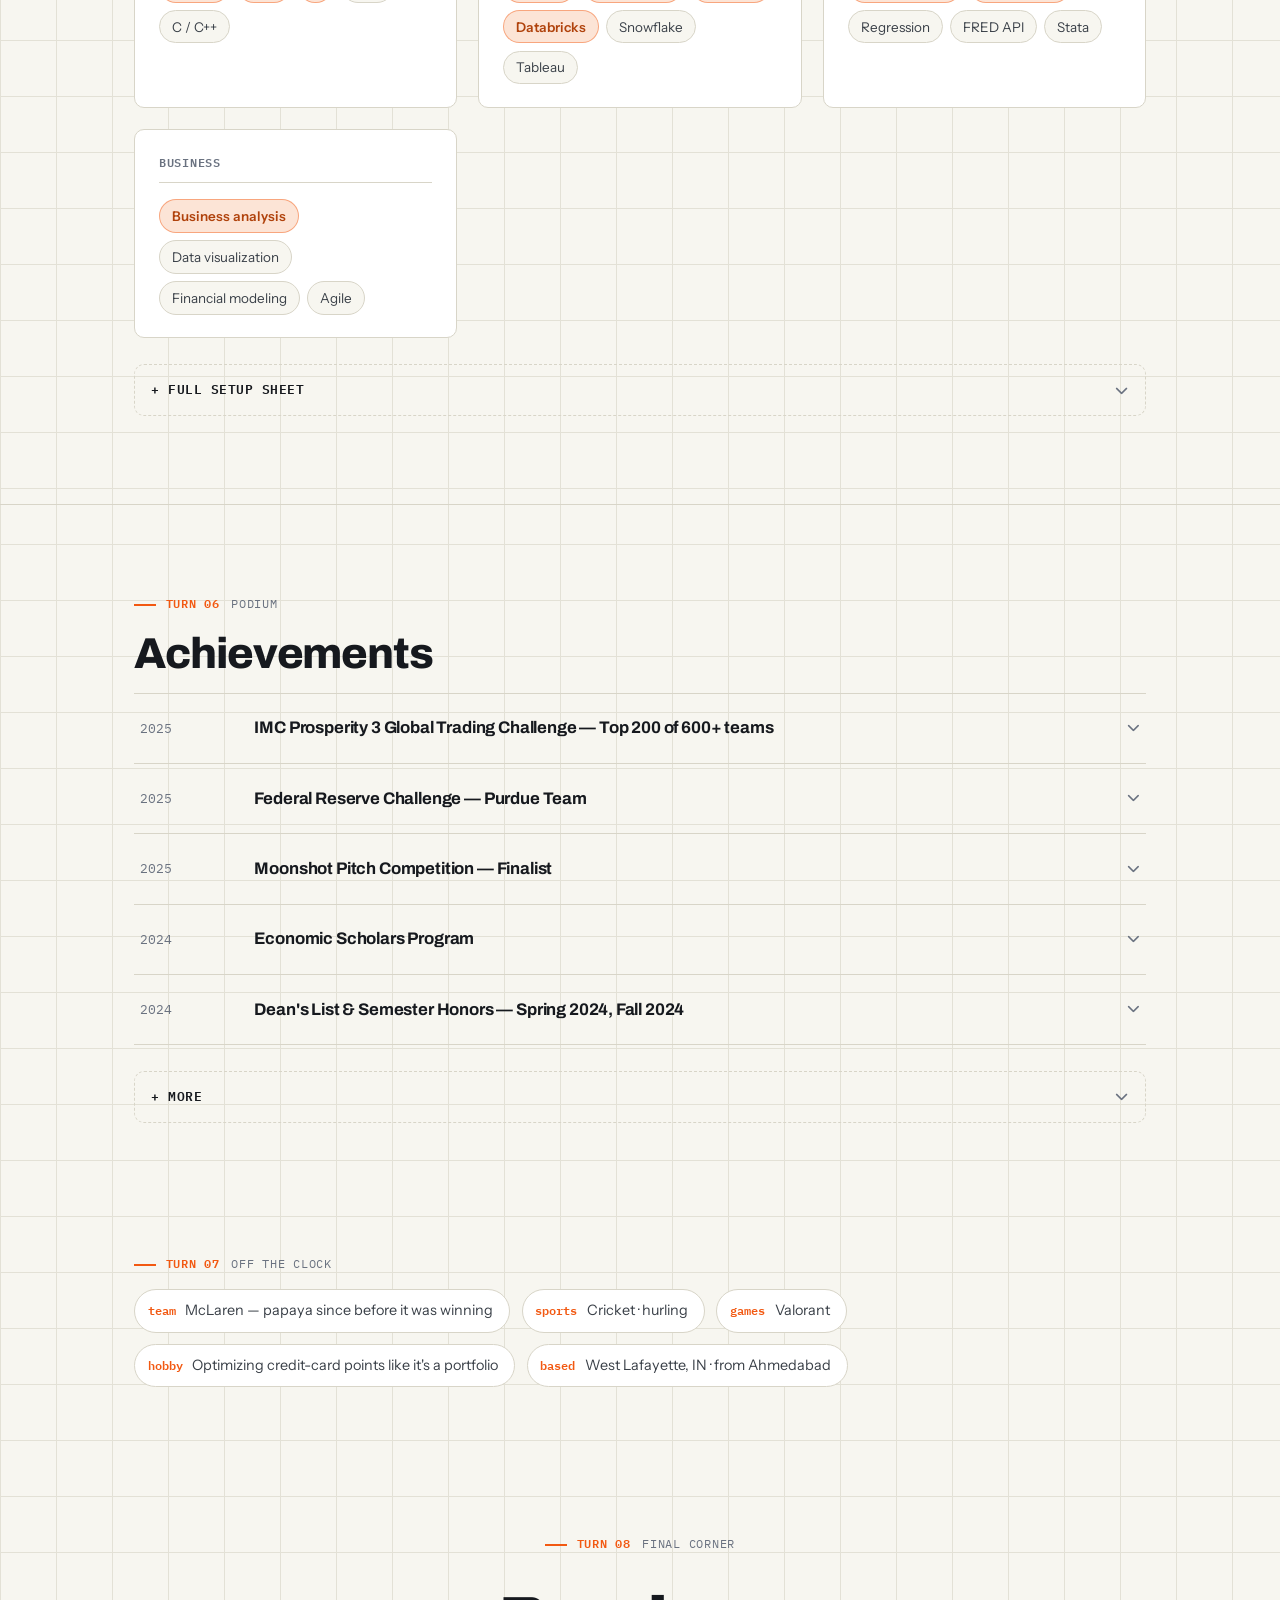
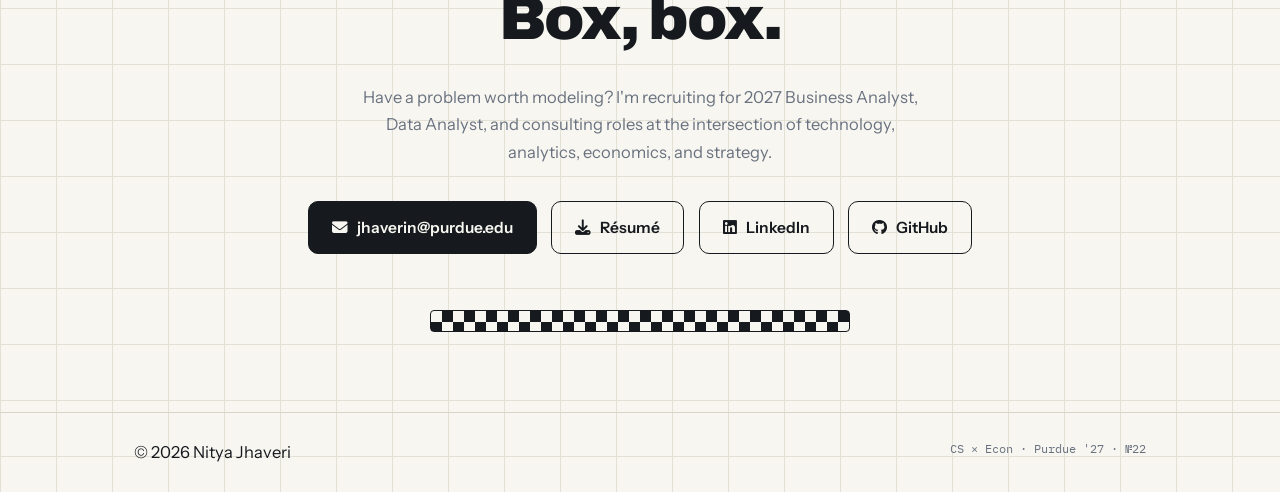
==== commit d7e5974e: "Add URGC tour guide role to experience" ====
--- a/index.html
+++ b/index.html
@@ -196,6 +196,15 @@
                             <li>Translated claims-processing rules from subject-matter experts into a probabilistic model and wrote a Python/PySpark generator that populated six fields across 4,027,321 rows with zero validation errors — repeatable on monthly refreshes</li>
                             <li>Sourced, validated, and documented authoritative healthcare reference code sets for a centralized data library, catching source and format traps before they corrupted downstream loads</li>
                         </ul>
+                        <button class="link-btn xp-more">Details <i class="fas fa-arrow-right"></i></button>
+                    </div>
+                </article>
+                <article class="xp reveal" data-experience="urgc">
+                    <div class="xp-meta"><span class="xp-badge xp-badge--live">Current</span><span class="xp-dates">Sep 2026 – Present</span></div>
+                    <div class="xp-body">
+                        <h3 class="xp-role">Tour Guide</h3>
+                        <p class="xp-org">University Residences Guest Center, Purdue</p>
+                        <p class="xp-desc">Lead campus tours for prospective students and families, covering University Residences housing and dining, and host at the Guest Center between tours.</p>
                         <button class="link-btn xp-more">Details <i class="fas fa-arrow-right"></i></button>
                     </div>
                 </article>
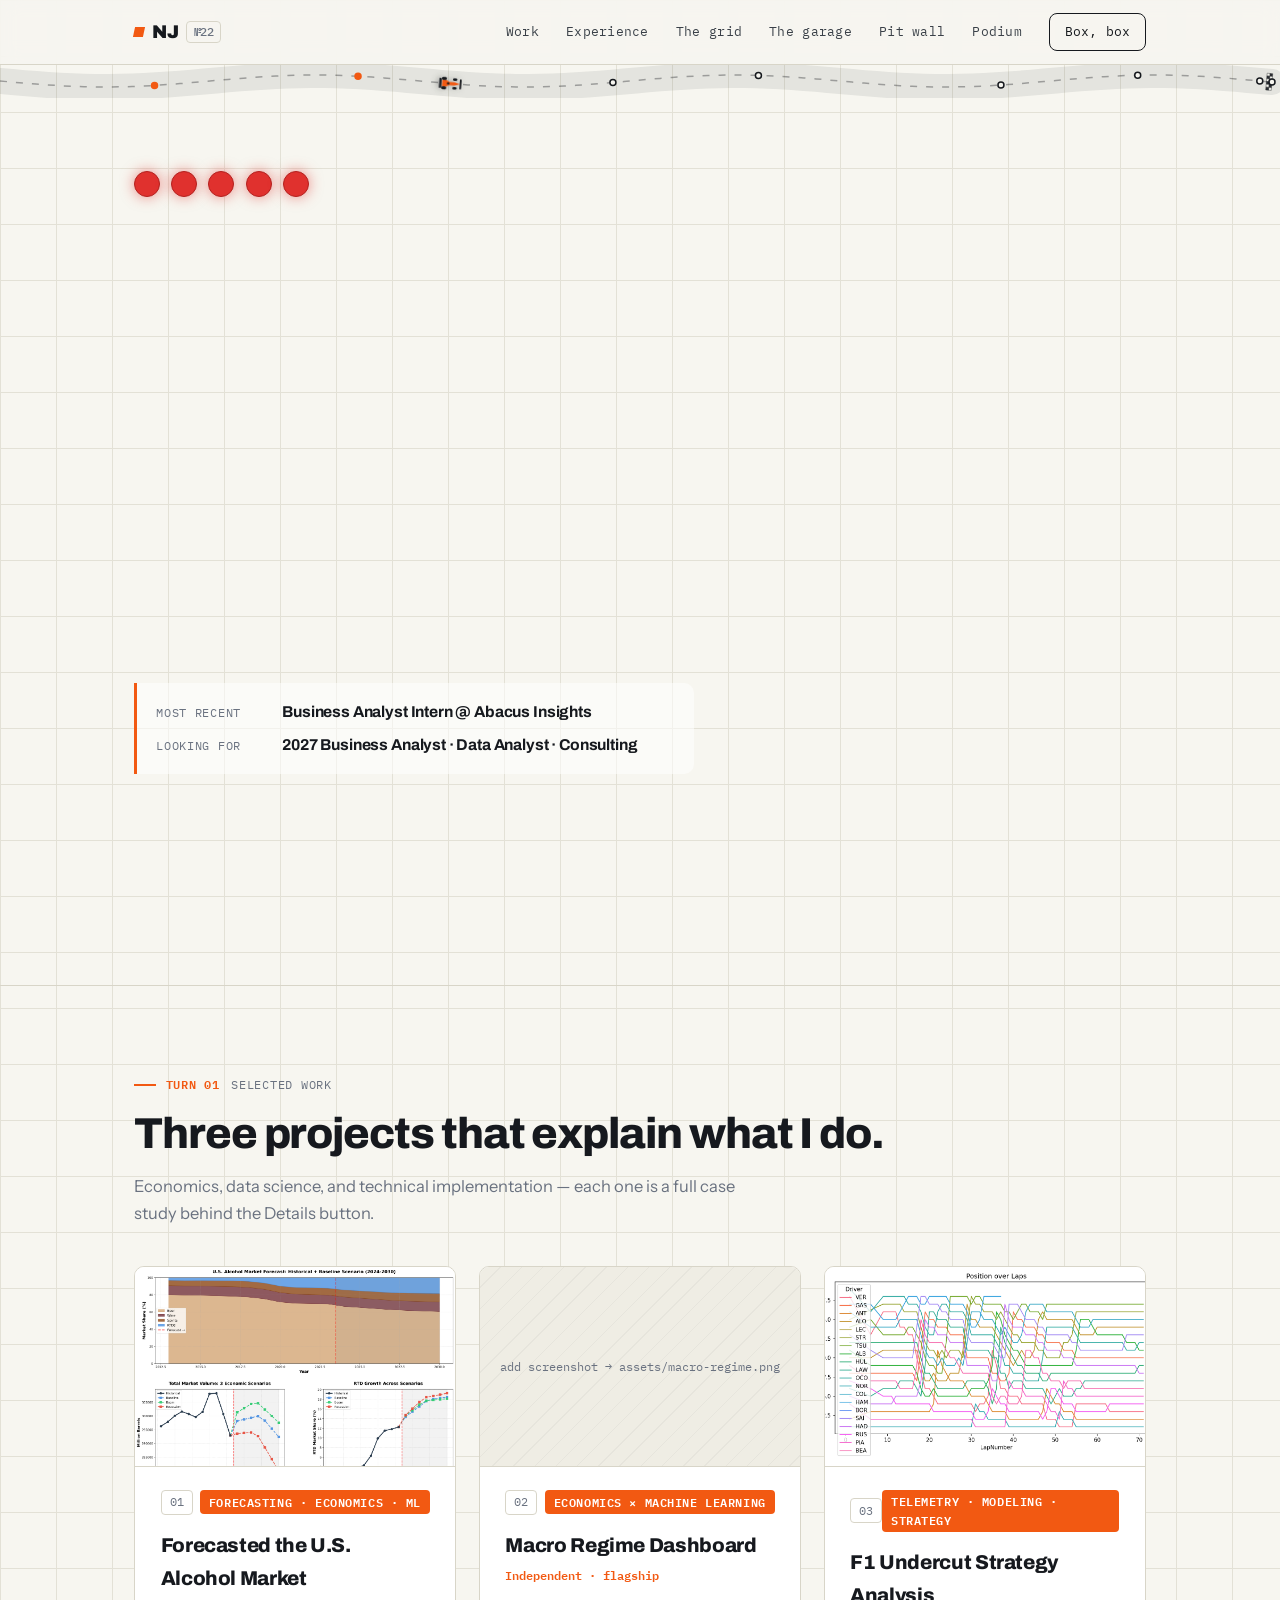
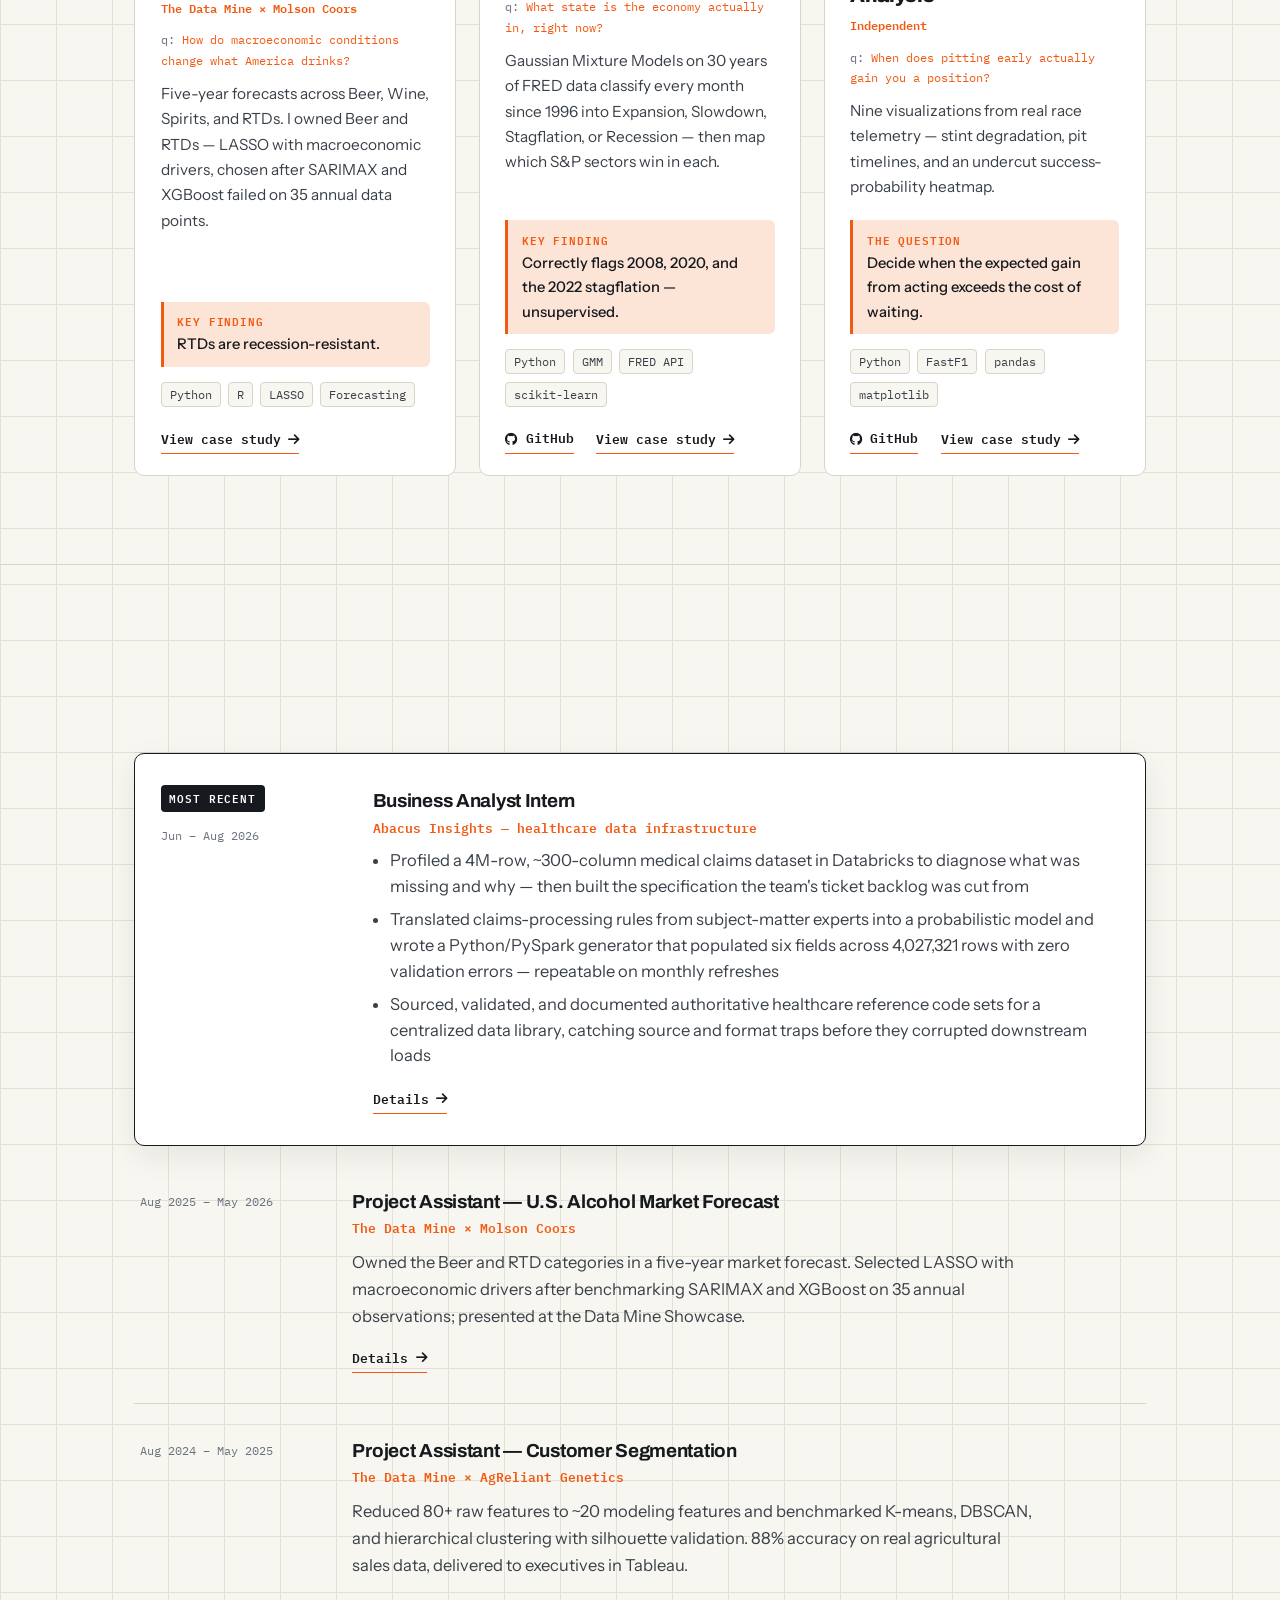
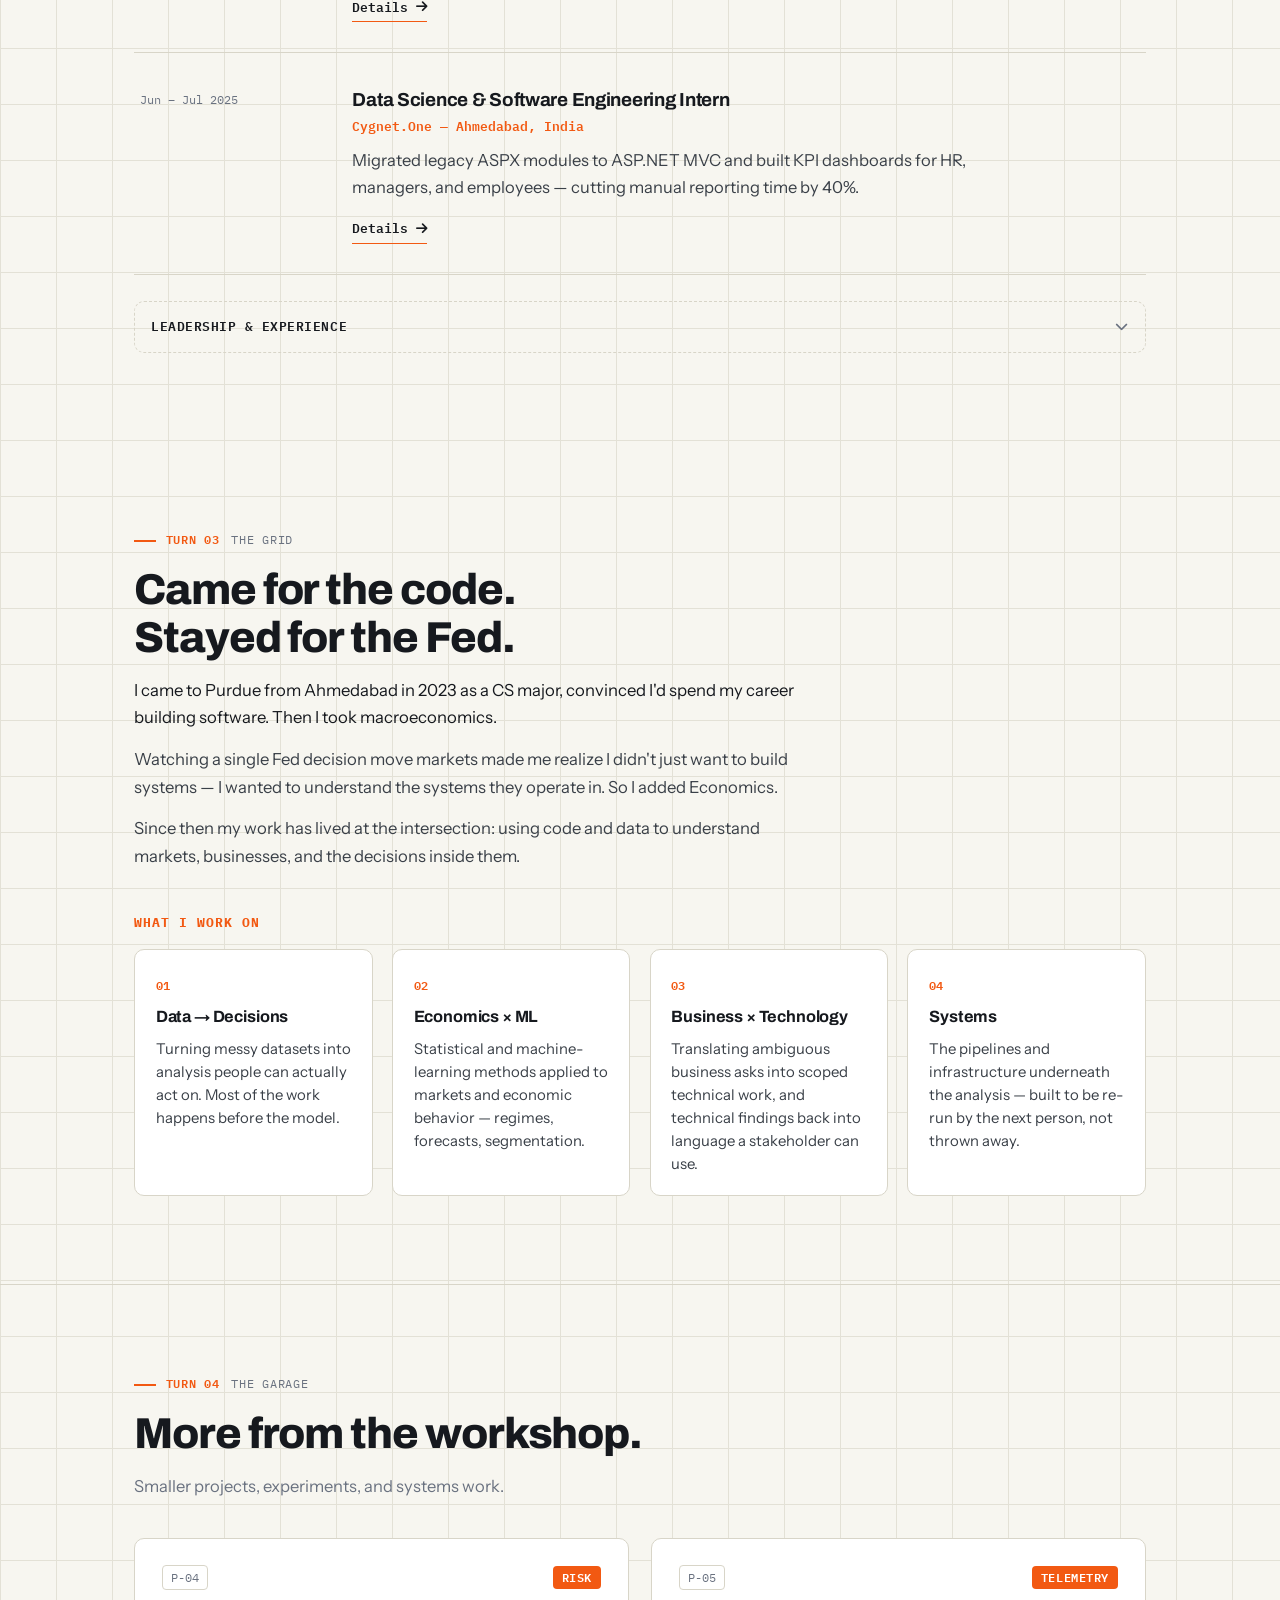
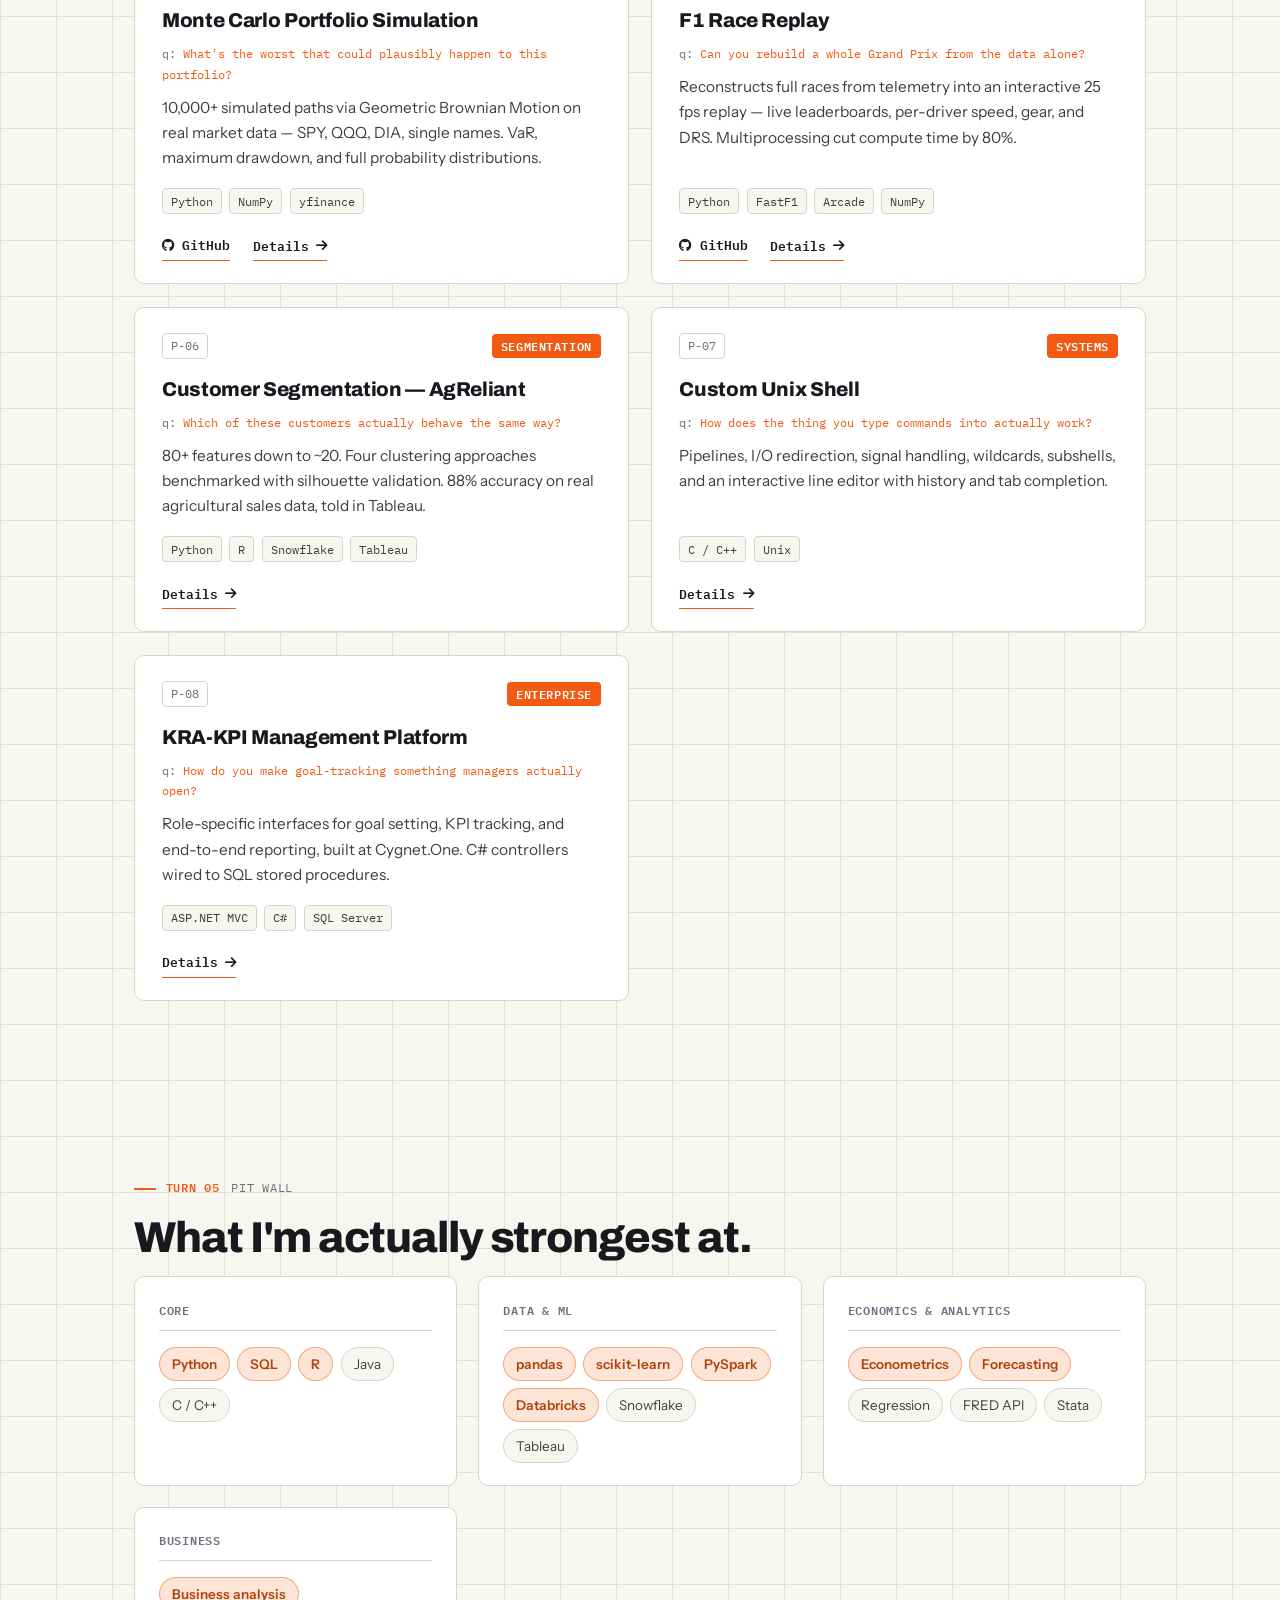
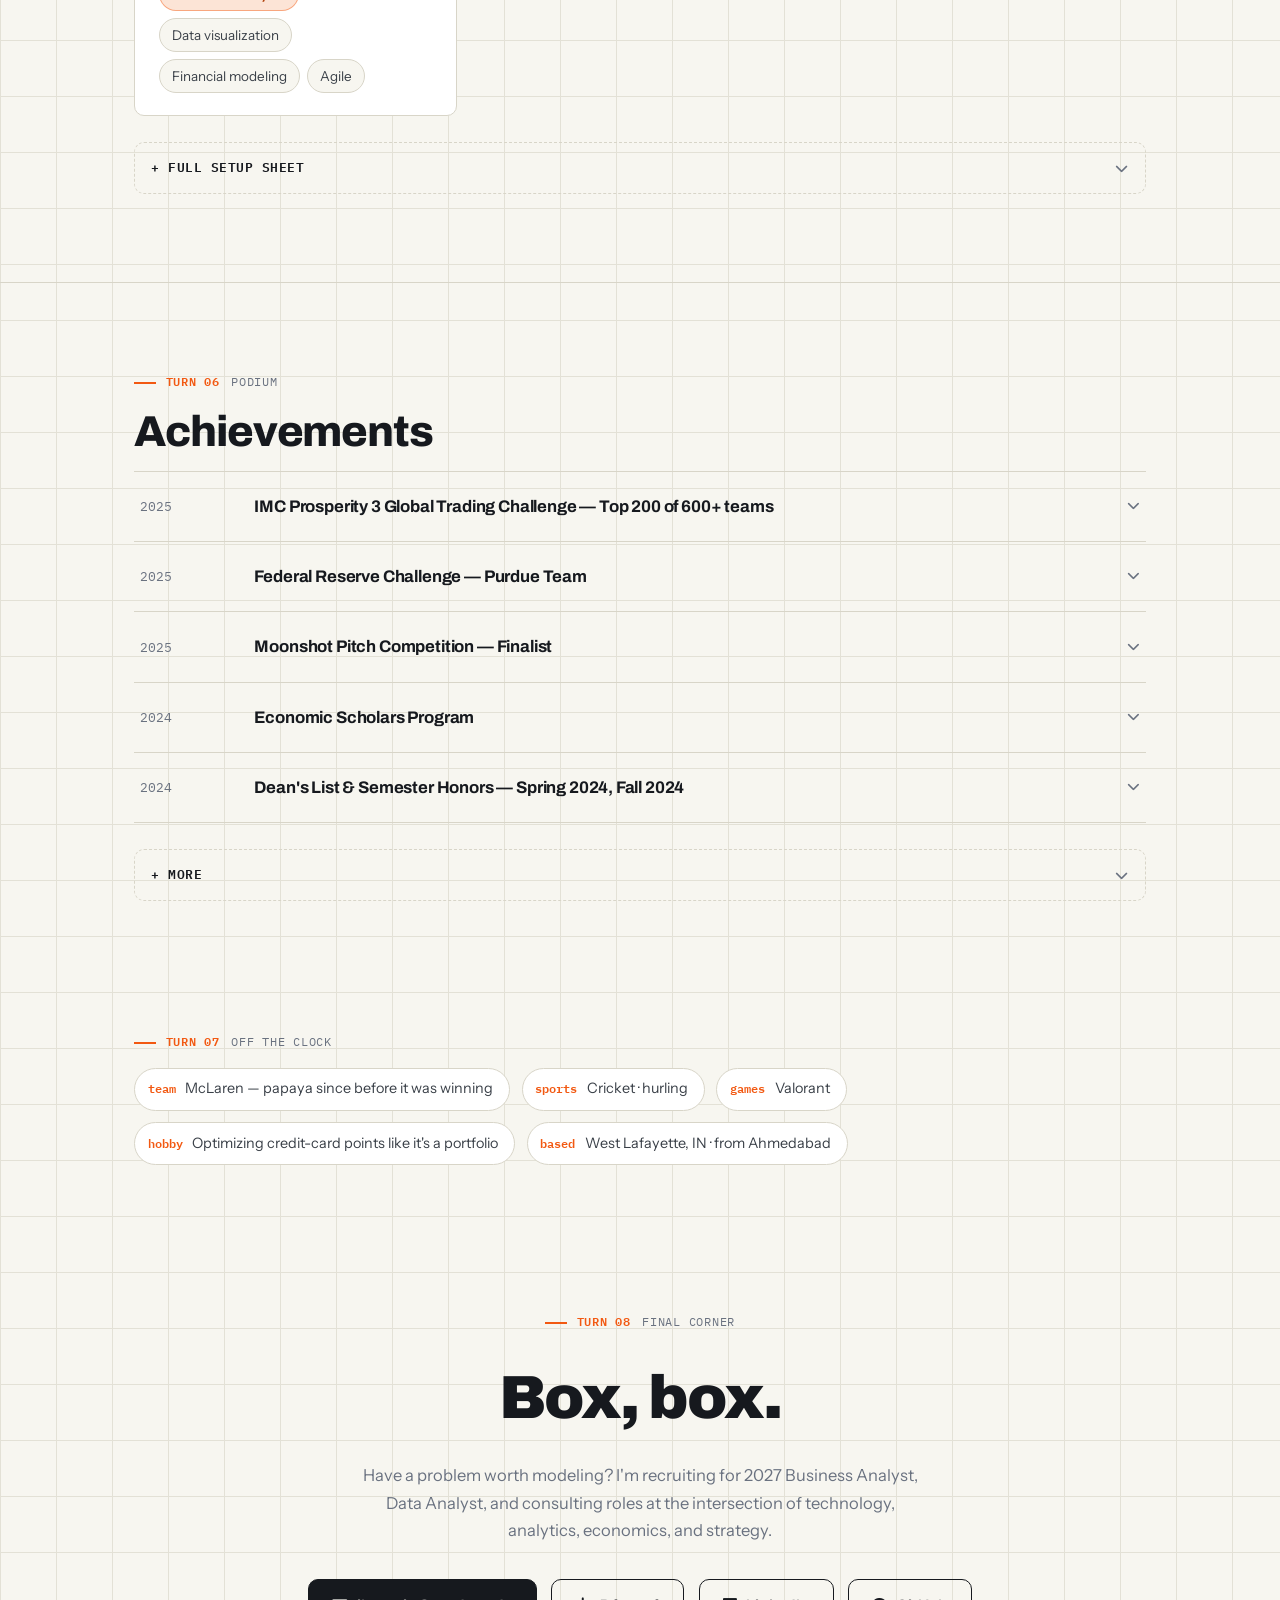
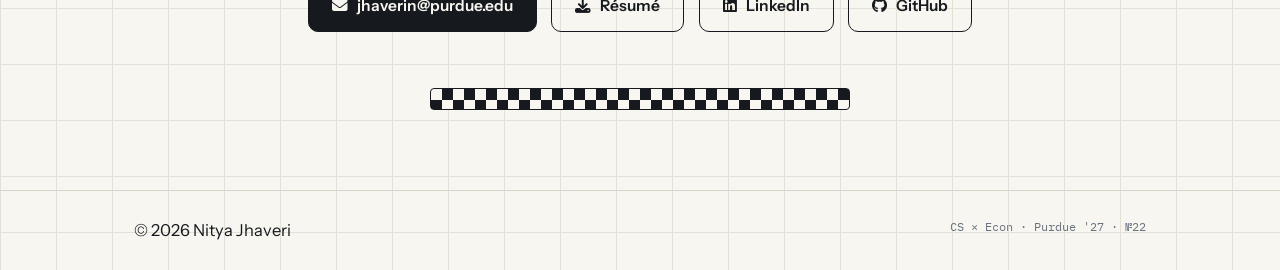
==== commit 0d7af15c: "Add URGC tour guide role to experience" ====
--- a/index.html
+++ b/index.html
@@ -199,17 +199,7 @@
                         <button class="link-btn xp-more">Details <i class="fas fa-arrow-right"></i></button>
                     </div>
                 </article>
-                <article class="xp reveal" data-experience="urgc">
-                    <div class="xp-meta"><span class="xp-badge xp-badge--live">Current</span><span class="xp-dates">Sep 2026 – Present</span></div>
-                    <div class="xp-body">
-                        <h3 class="xp-role">Tour Guide</h3>
-                        <p class="xp-org">University Residences Guest Center, Purdue</p>
-                        <p class="xp-desc">Lead campus tours for prospective students and families, covering University Residences housing and dining, and host at the Guest Center between tours.</p>
-                        <button class="link-btn xp-more">Details <i class="fas fa-arrow-right"></i></button>
-                    </div>
-                </article>
-
-                <article class="xp reveal" data-experience="molsoncoors">
+                                <article class="xp reveal" data-experience="molsoncoors">
                     <div class="xp-meta"><span class="xp-dates">Aug 2025 – May 2026</span></div>
                     <div class="xp-body">
                         <h3 class="xp-role">Project Assistant — U.S. Alcohol Market Forecast</h3>
@@ -258,6 +248,15 @@
                             <h3 class="xp-role">Teaching Assistant — ECON 260 Statistical Inference</h3>
                             <p class="xp-org">Purdue University</p>
                             <p class="xp-desc">Office hours, review sessions, and grading across probability, hypothesis testing, and regression.</p>
+                            <button class="link-btn xp-more">Details <i class="fas fa-arrow-right"></i></button>
+                        </div>
+                    </article>
+                    <article class="xp reveal" data-experience="urgc">
+                        <div class="xp-meta"><span class="xp-badge xp-badge--live">Current</span><span class="xp-dates">Sep 2026 – Present</span></div>
+                        <div class="xp-body">
+                            <h3 class="xp-role">Tour Guide</h3>
+                            <p class="xp-org">University Residences Guest Center, Purdue</p>
+                            <p class="xp-desc">Lead campus tours for prospective students and families, covering University Residences housing and dining, and host at the Guest Center between tours.</p>
                             <button class="link-btn xp-more">Details <i class="fas fa-arrow-right"></i></button>
                         </div>
                     </article>
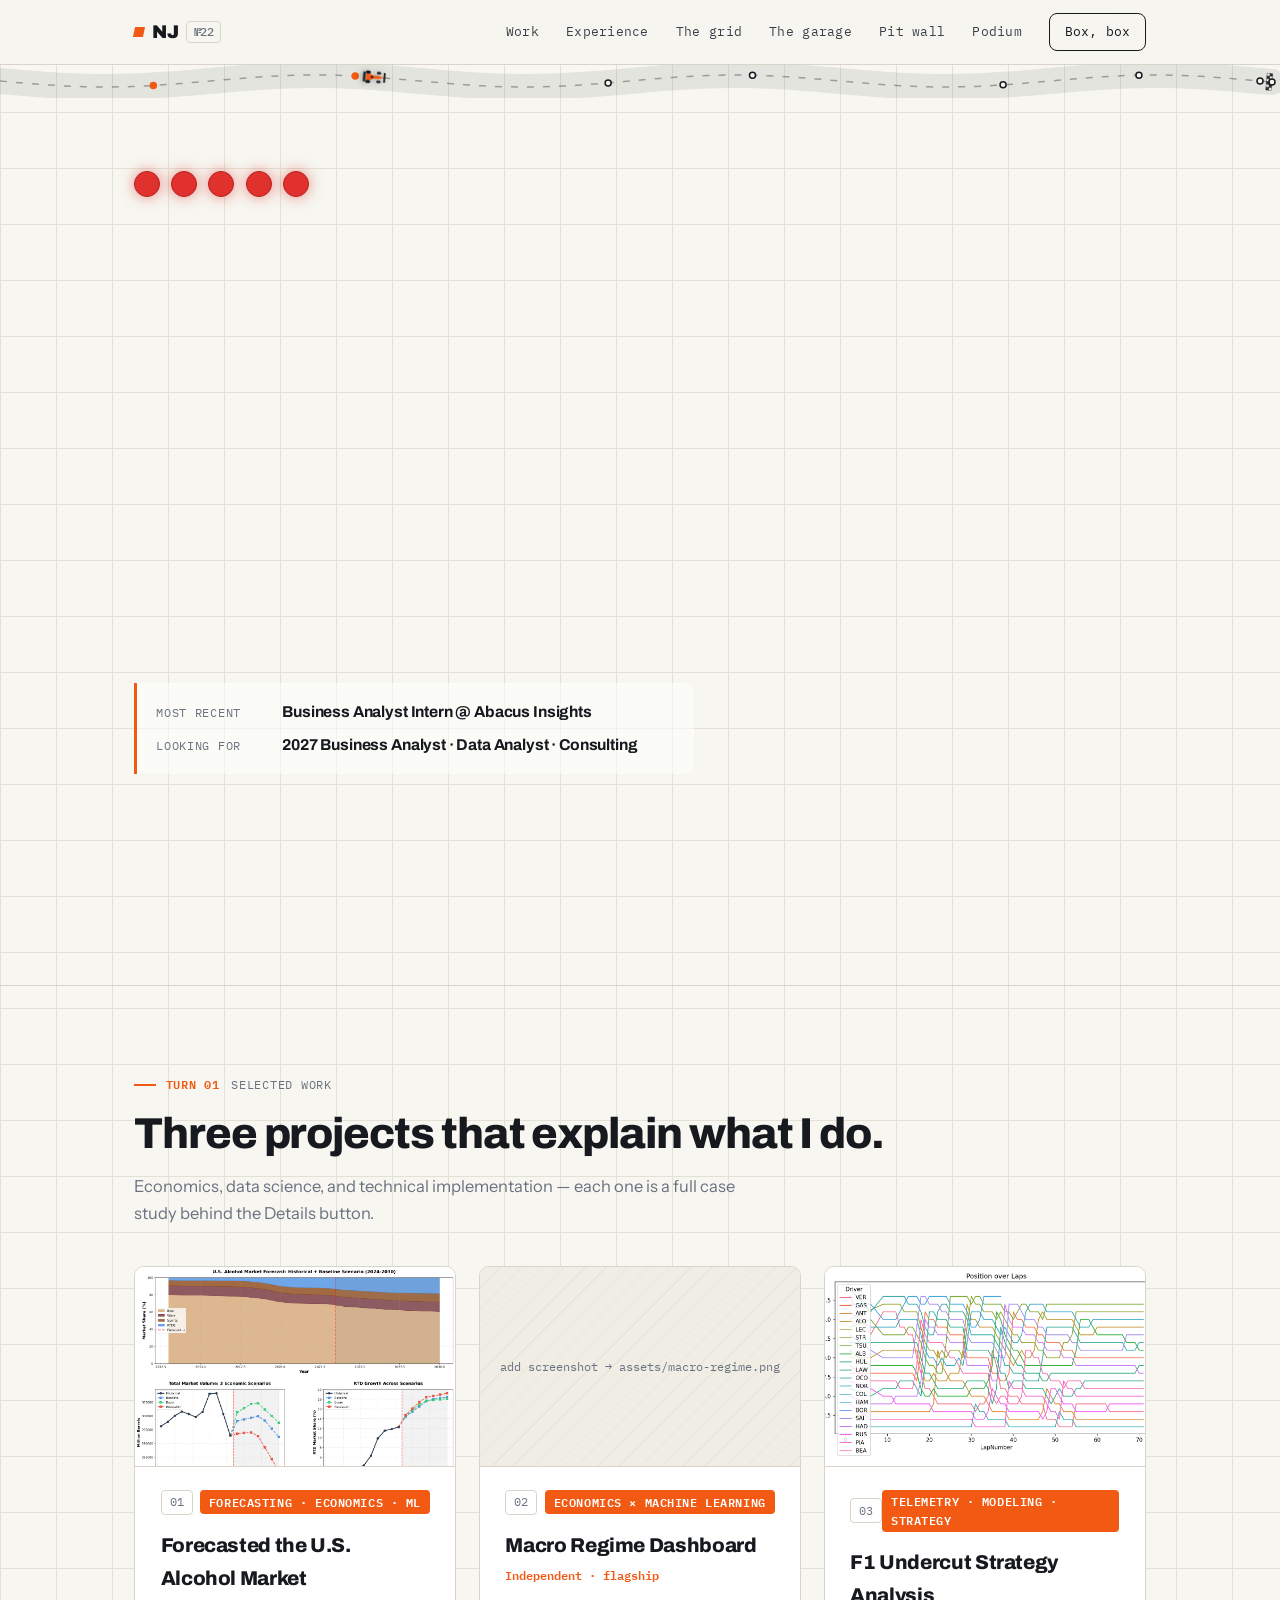
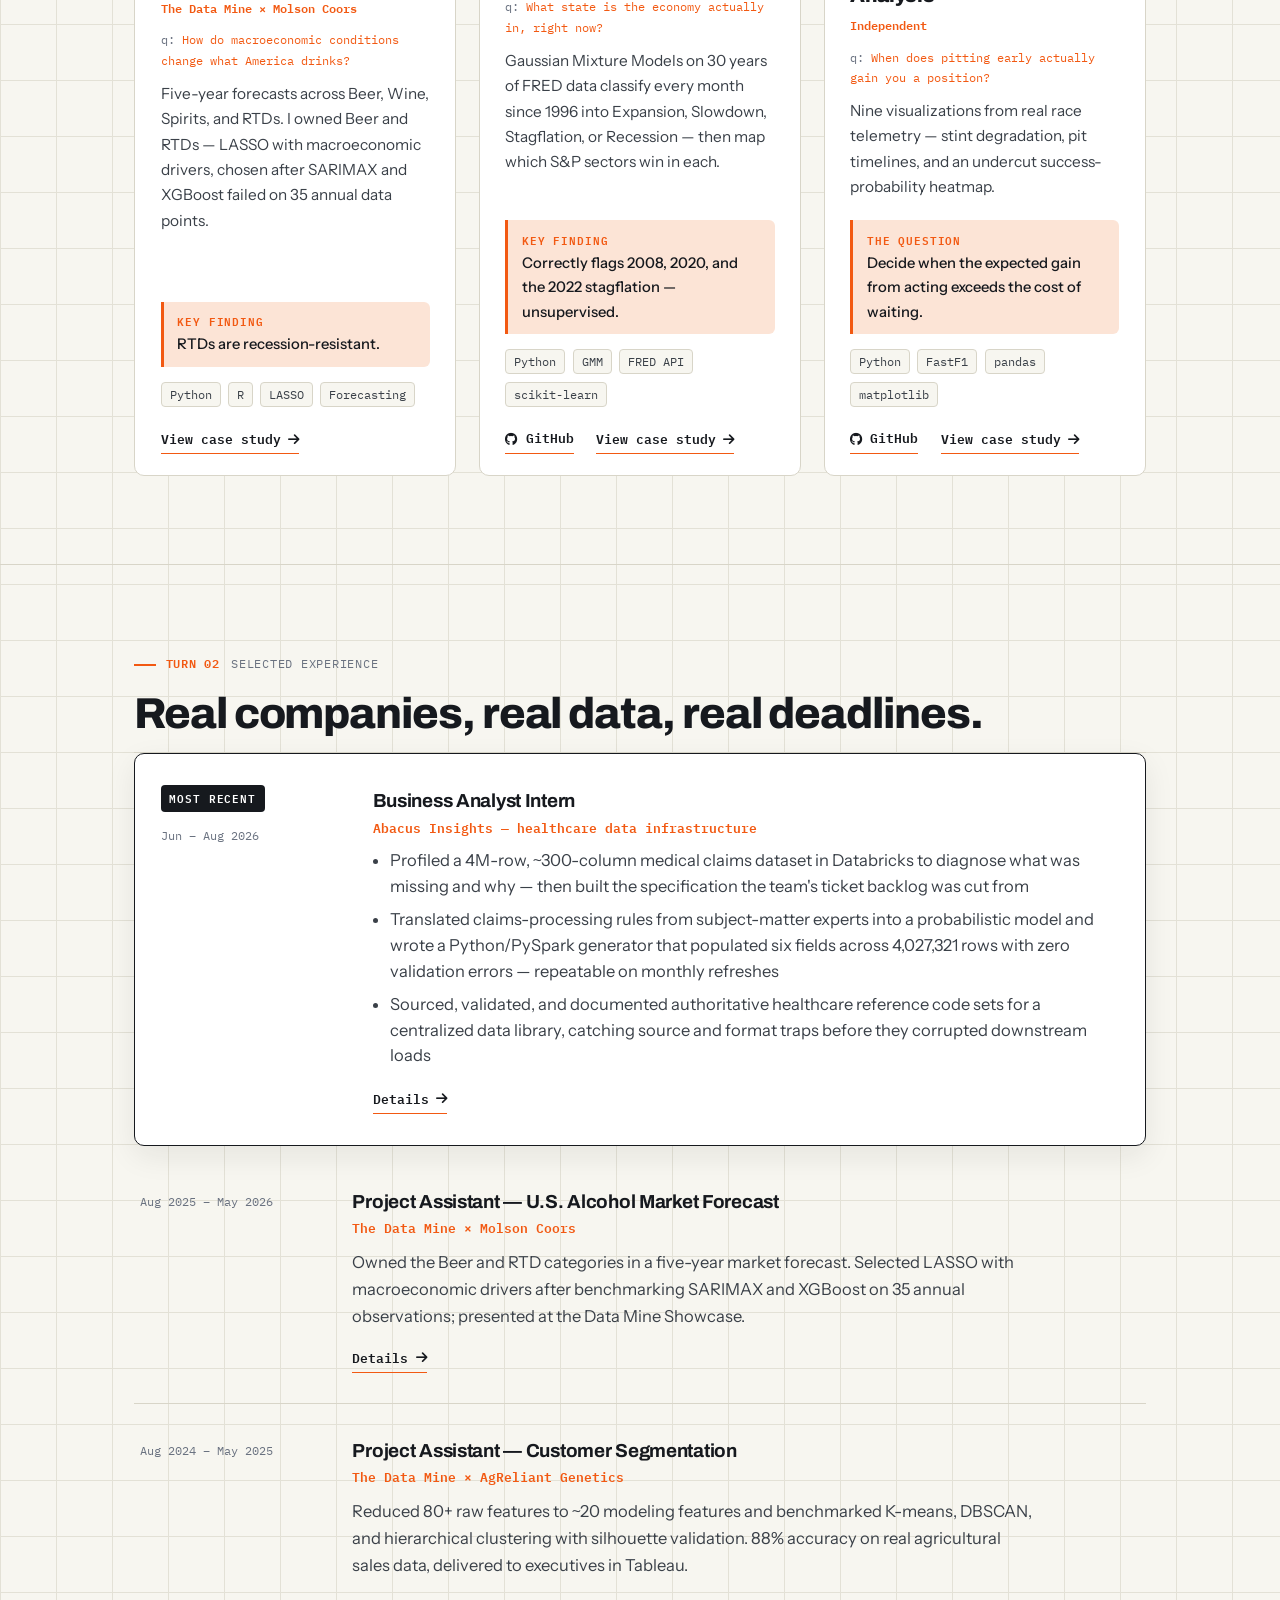
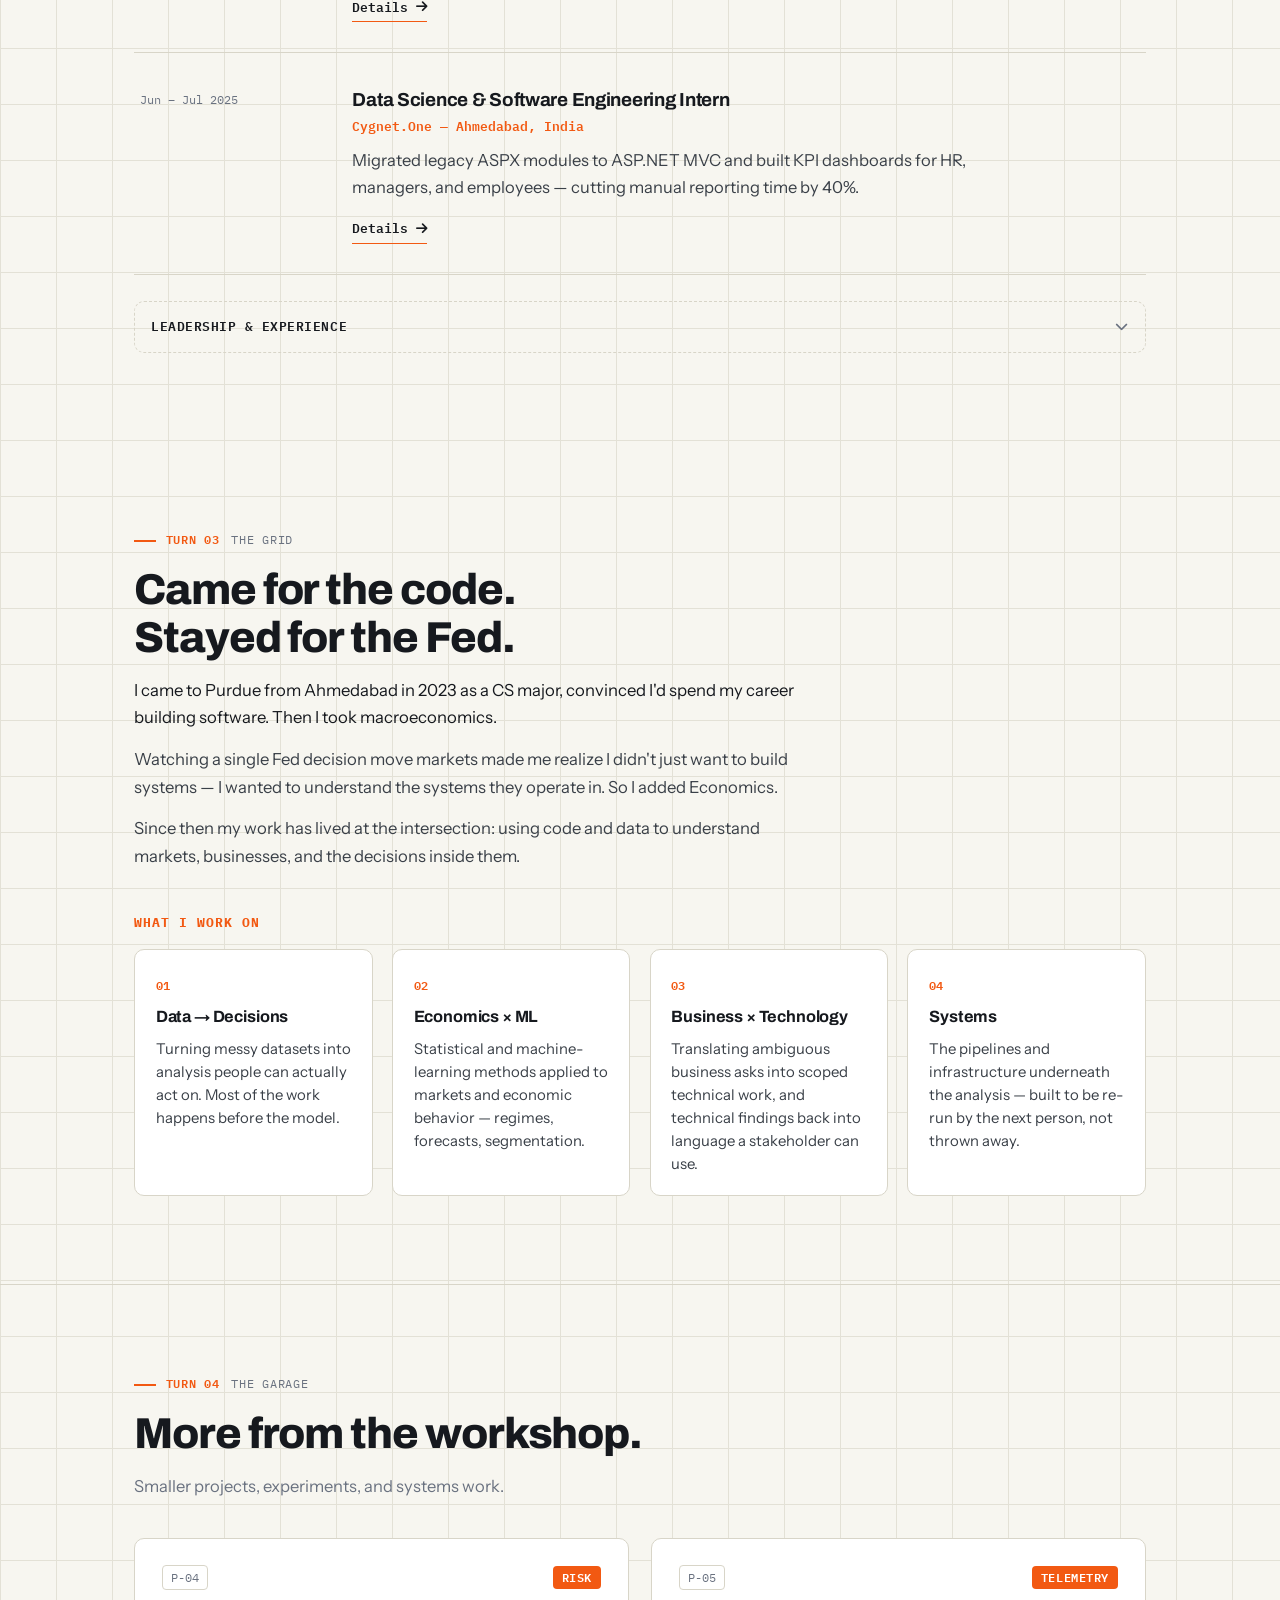
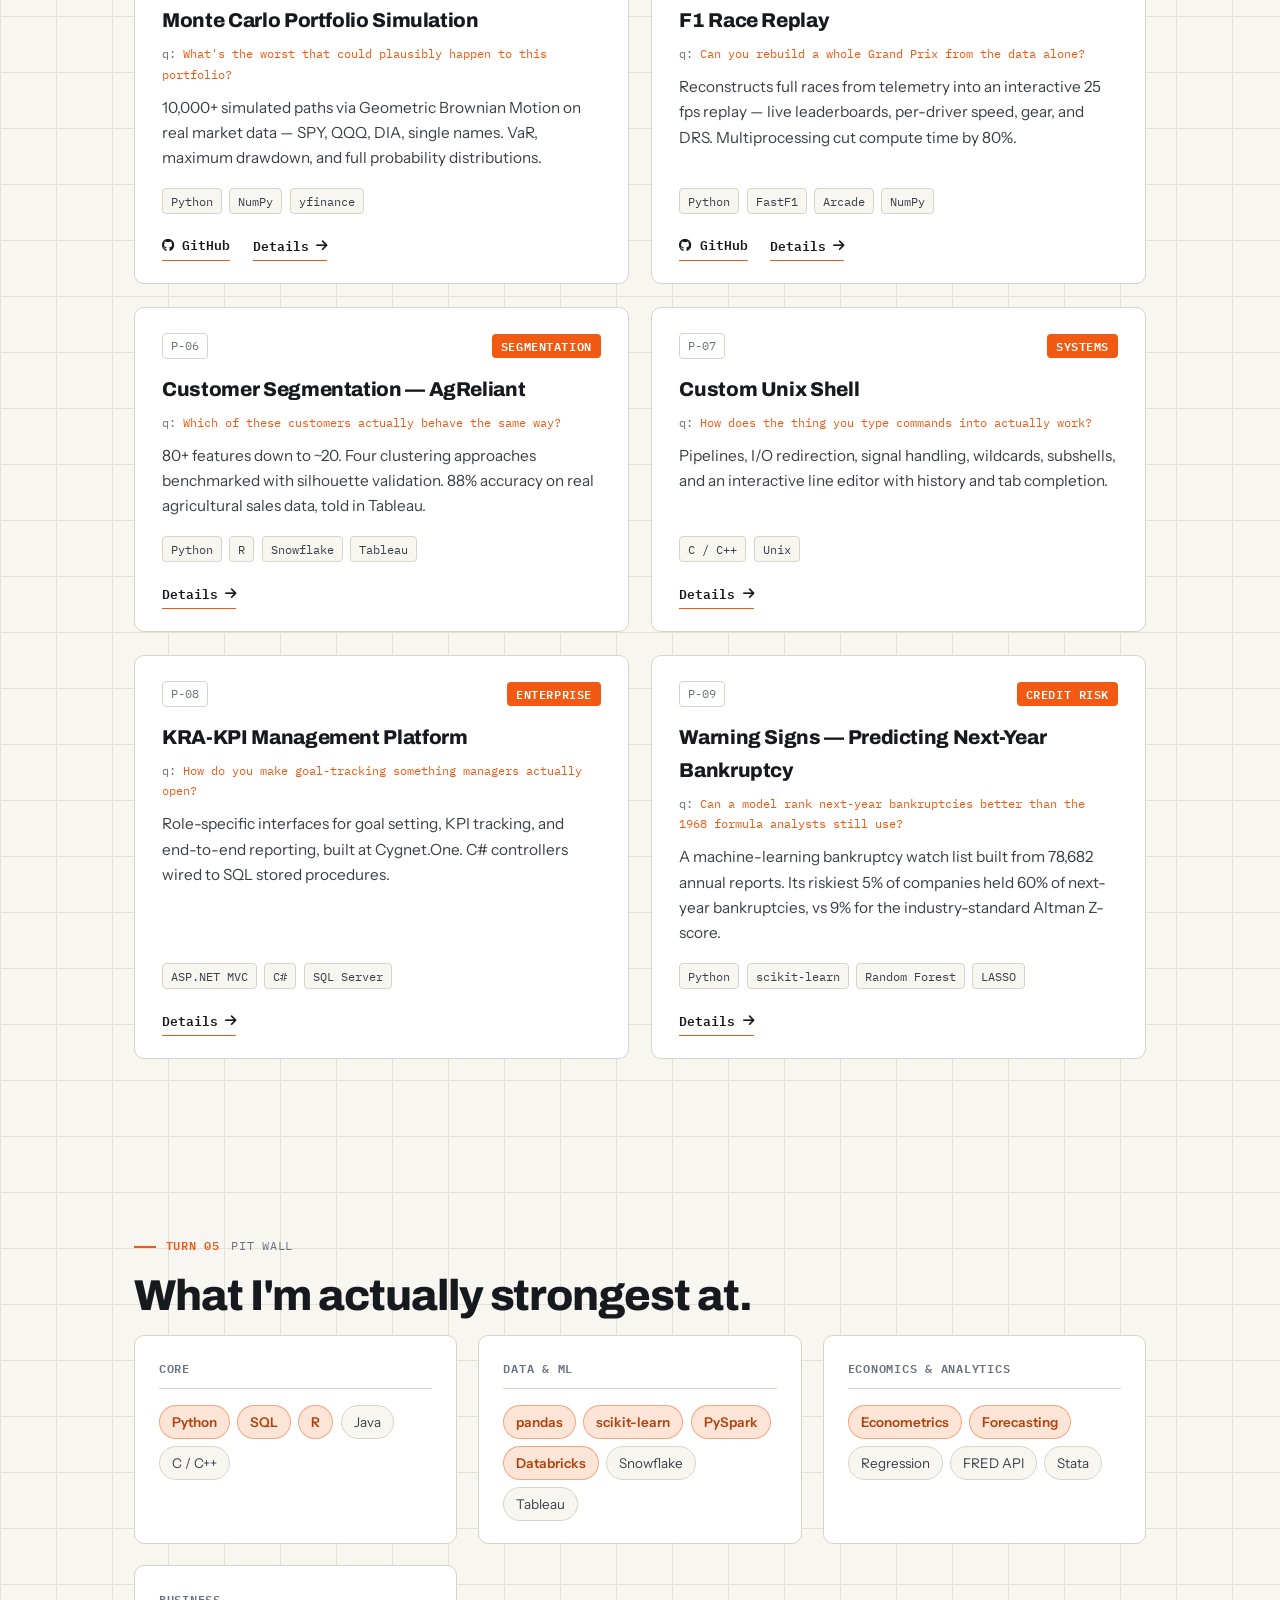
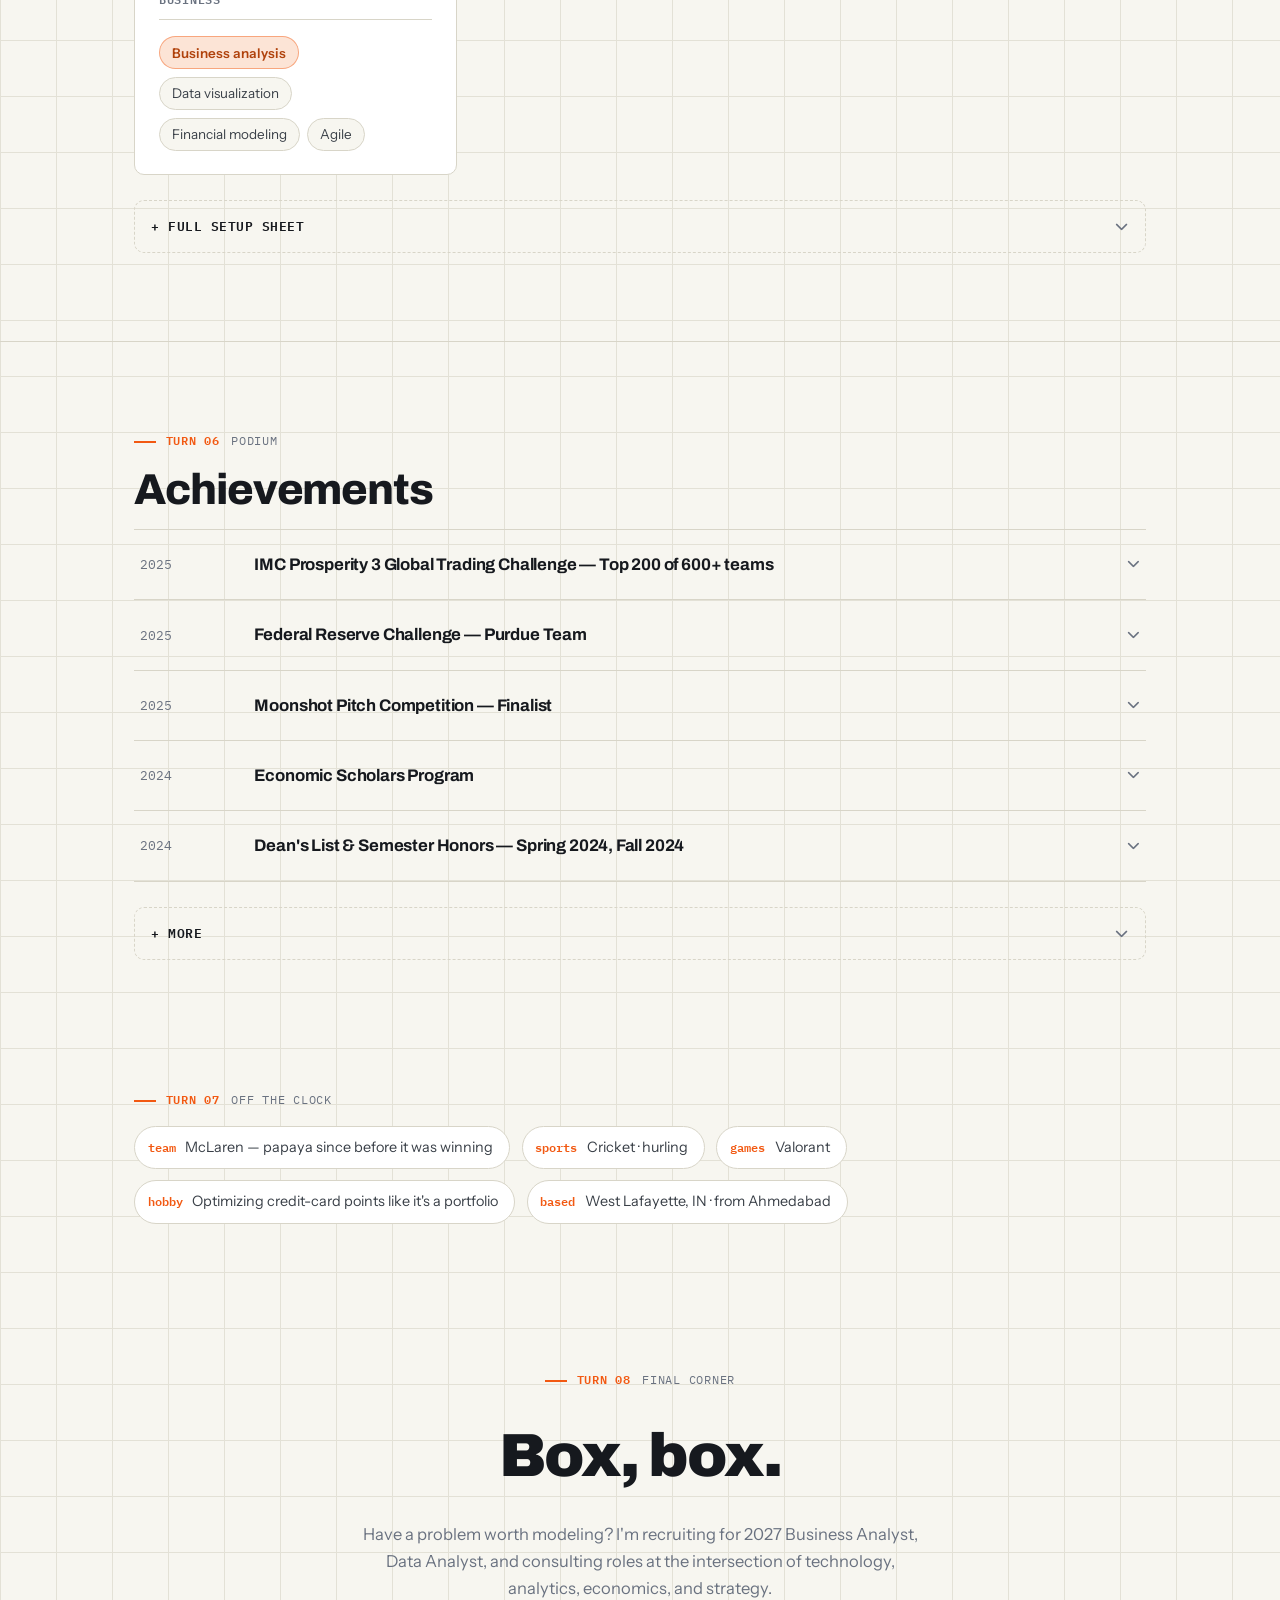
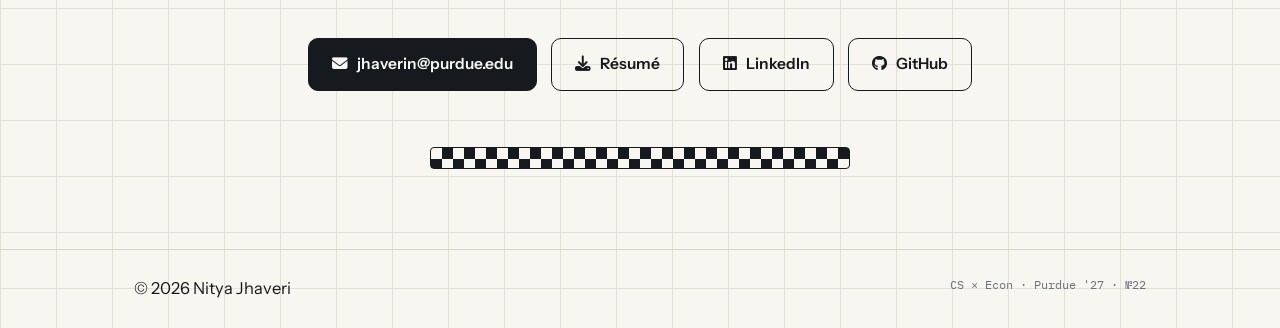
==== commit 0318576d: "Add bankruptcy prediction project to the garage New P-09 card and Details modal for "Warning Signs"," ====
--- a/index.html
+++ b/index.html
@@ -408,6 +408,17 @@
                     <p class="project-q">How do you make goal-tracking something managers actually open?</p>
                     <p class="project-desc">Role-specific interfaces for goal setting, KPI tracking, and end-to-end reporting, built at Cygnet.One. C# controllers wired to SQL stored procedures.</p>
                     <div class="project-tags"><span>ASP.NET MVC</span><span>C#</span><span>SQL Server</span></div>
+                    <div class="project-links">
+                        <button class="link-btn project-more">Details <i class="fas fa-arrow-right"></i></button>
+                    </div>
+                </article>
+
+                <article class="project reveal" data-category="finance data-science" data-project="bankruptcy-prediction">
+                    <div class="project-head"><span class="project-id">P-09</span><span class="project-tagline">Credit risk</span></div>
+                    <h3 class="project-title">Warning Signs — Predicting Next-Year Bankruptcy</h3>
+                    <p class="project-q">Can a model rank next-year bankruptcies better than the 1968 formula analysts still use?</p>
+                    <p class="project-desc">A machine-learning bankruptcy watch list built from 78,682 annual reports. Its riskiest 5% of companies held 60% of next-year bankruptcies, vs 9% for the industry-standard Altman Z-score.</p>
+                    <div class="project-tags"><span>Python</span><span>scikit-learn</span><span>Random Forest</span><span>LASSO</span></div>
                     <div class="project-links">
                         <button class="link-btn project-more">Details <i class="fas fa-arrow-right"></i></button>
                     </div>
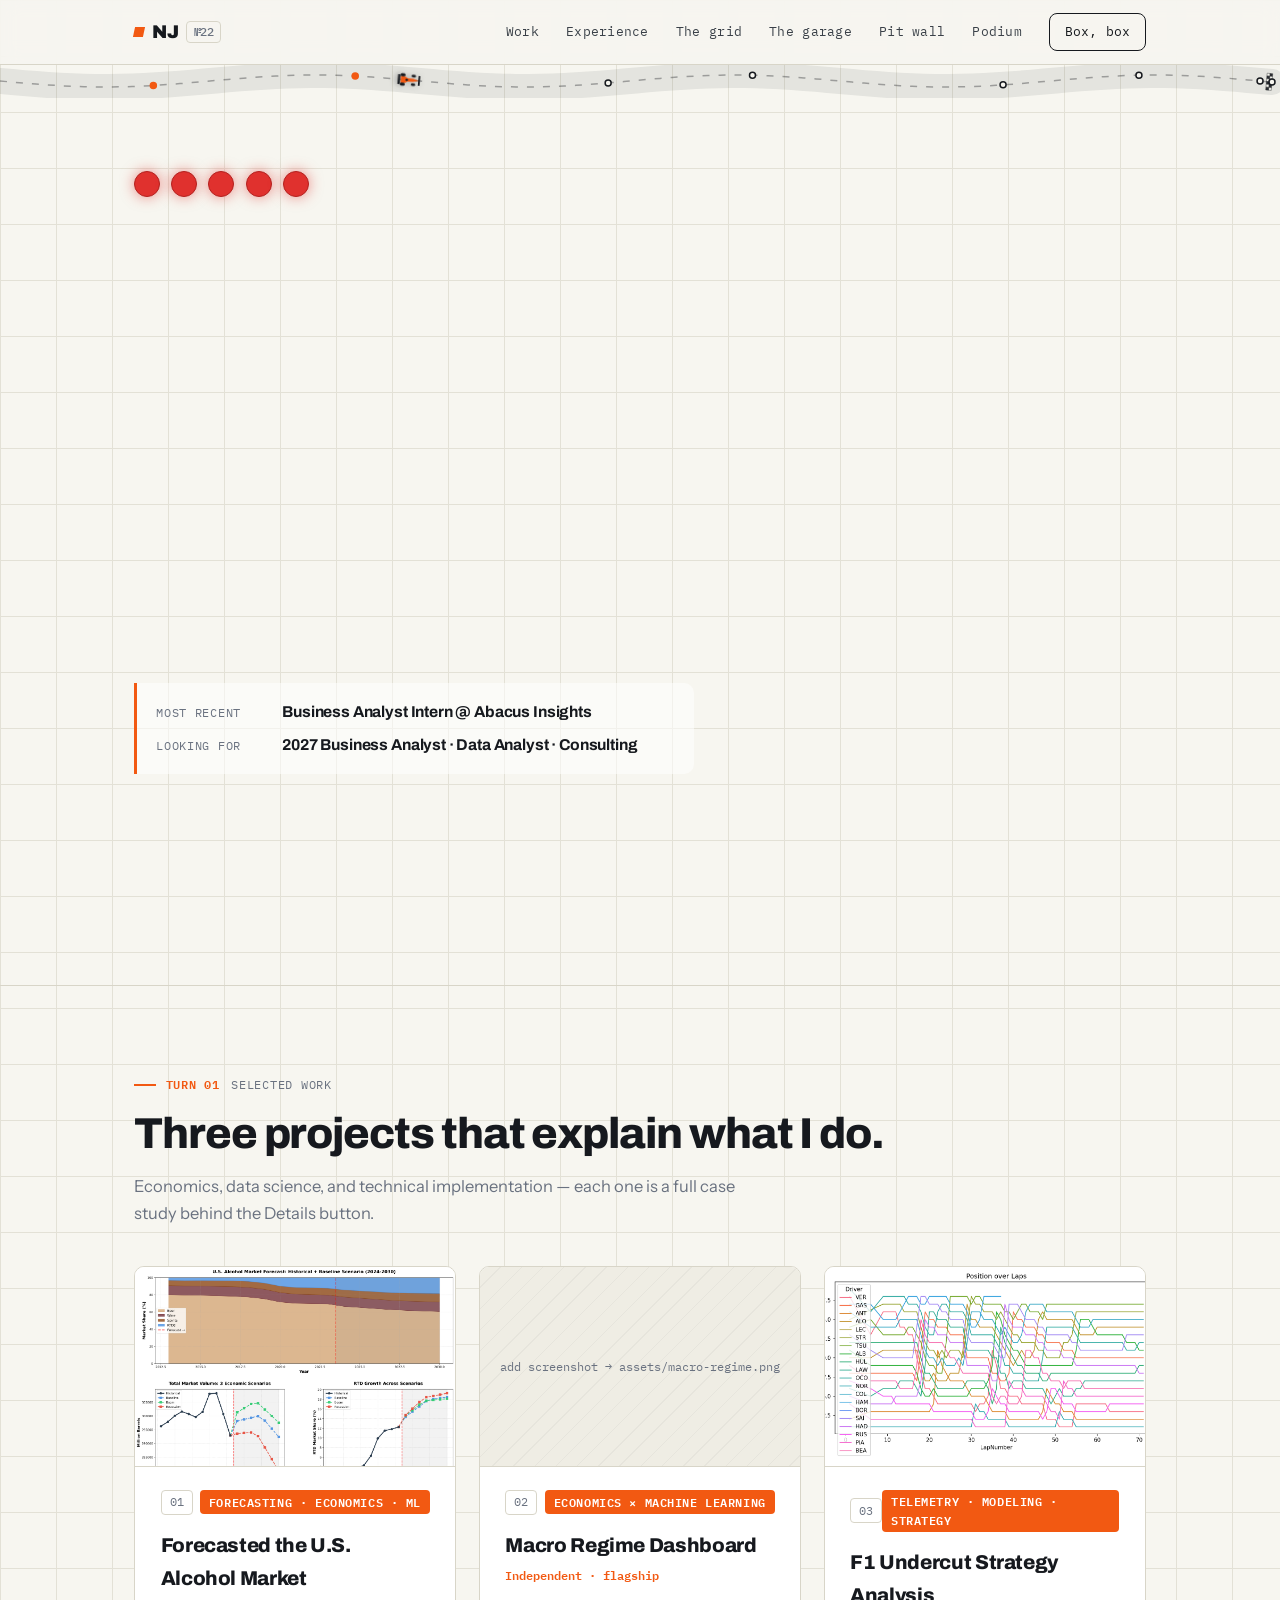
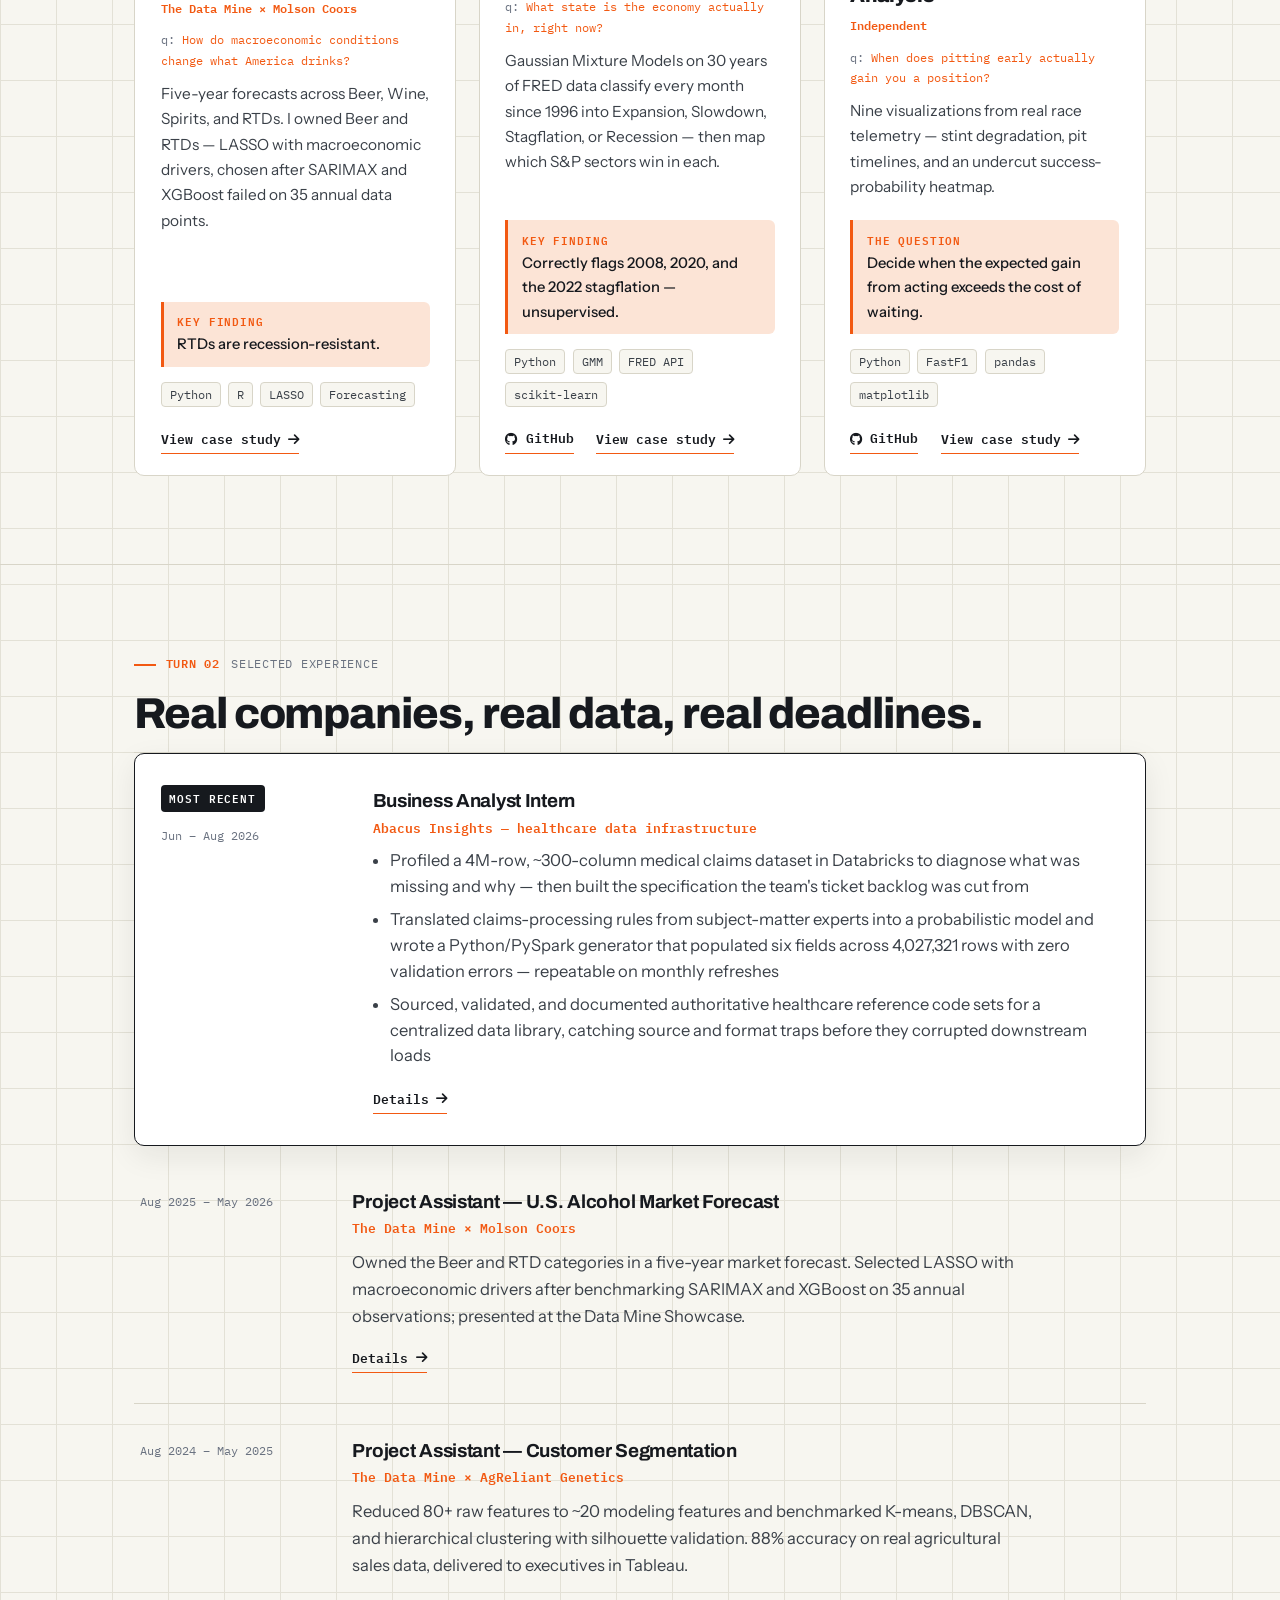
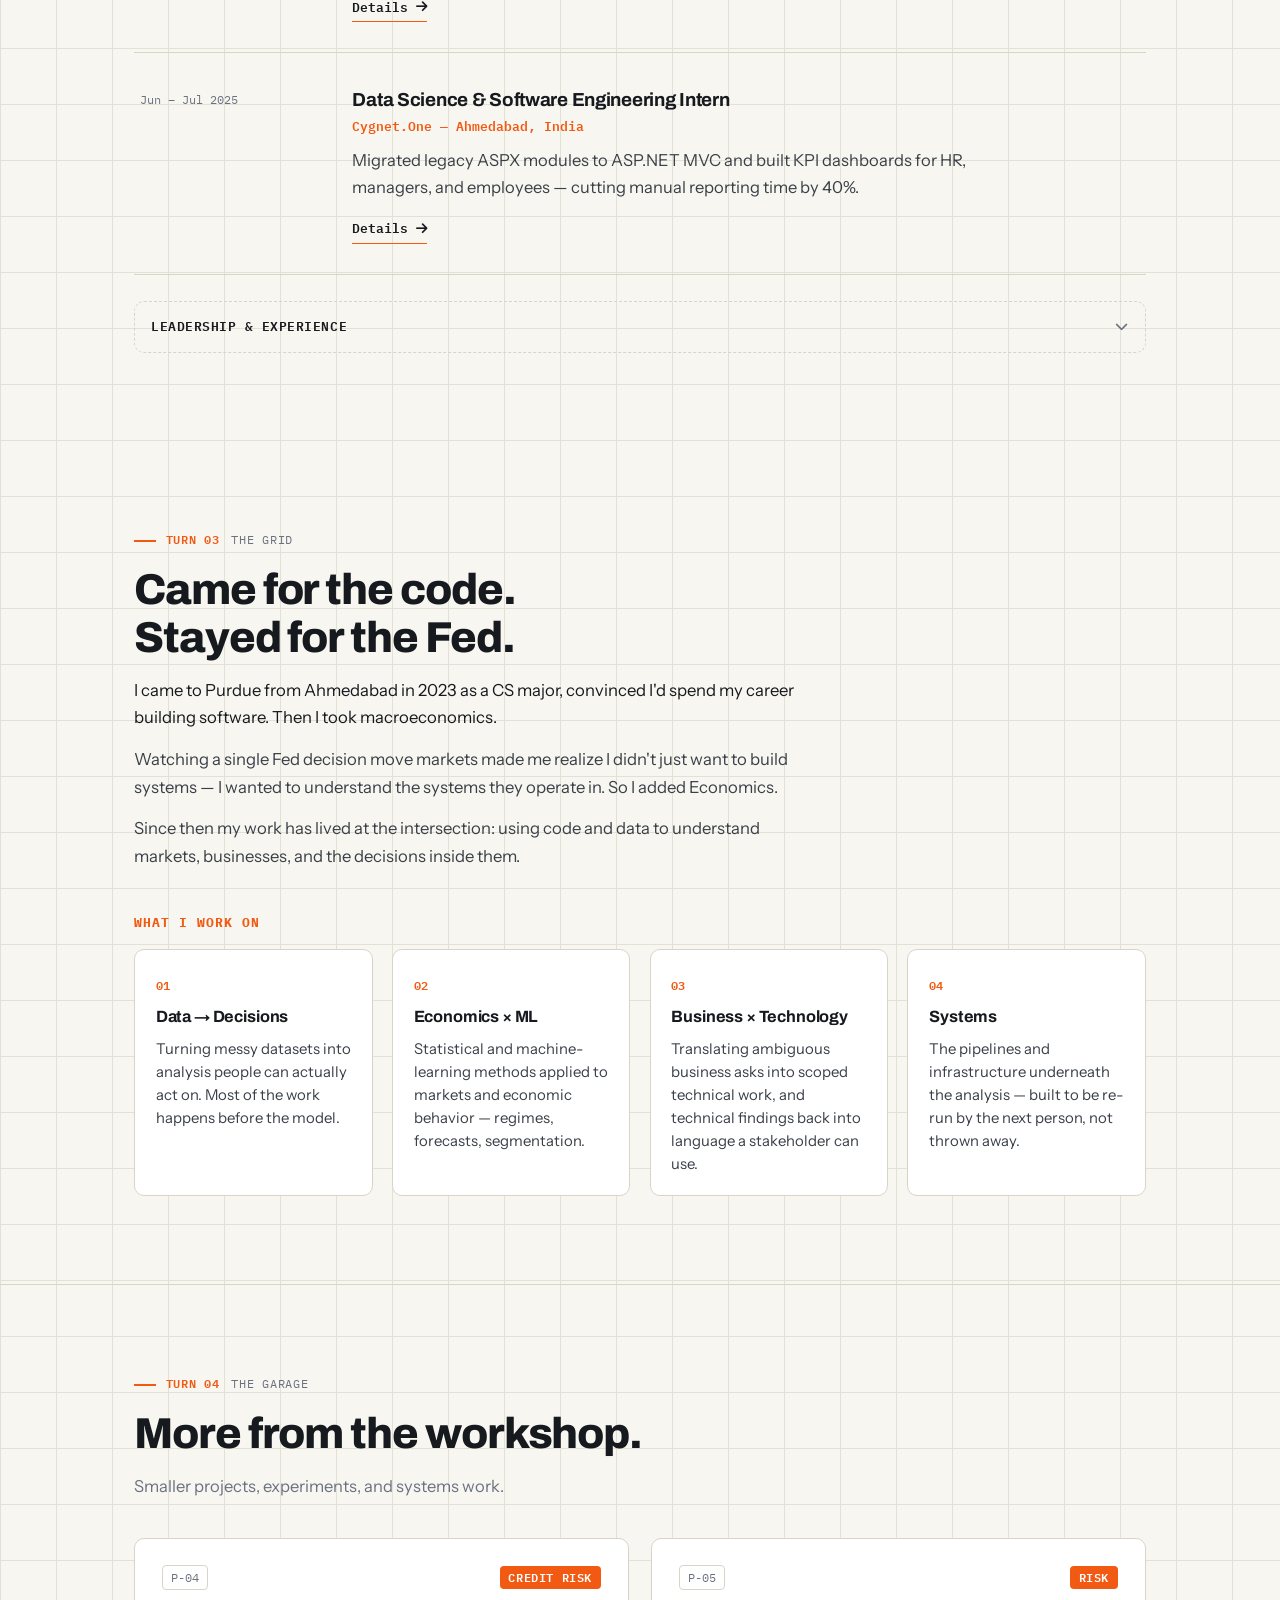
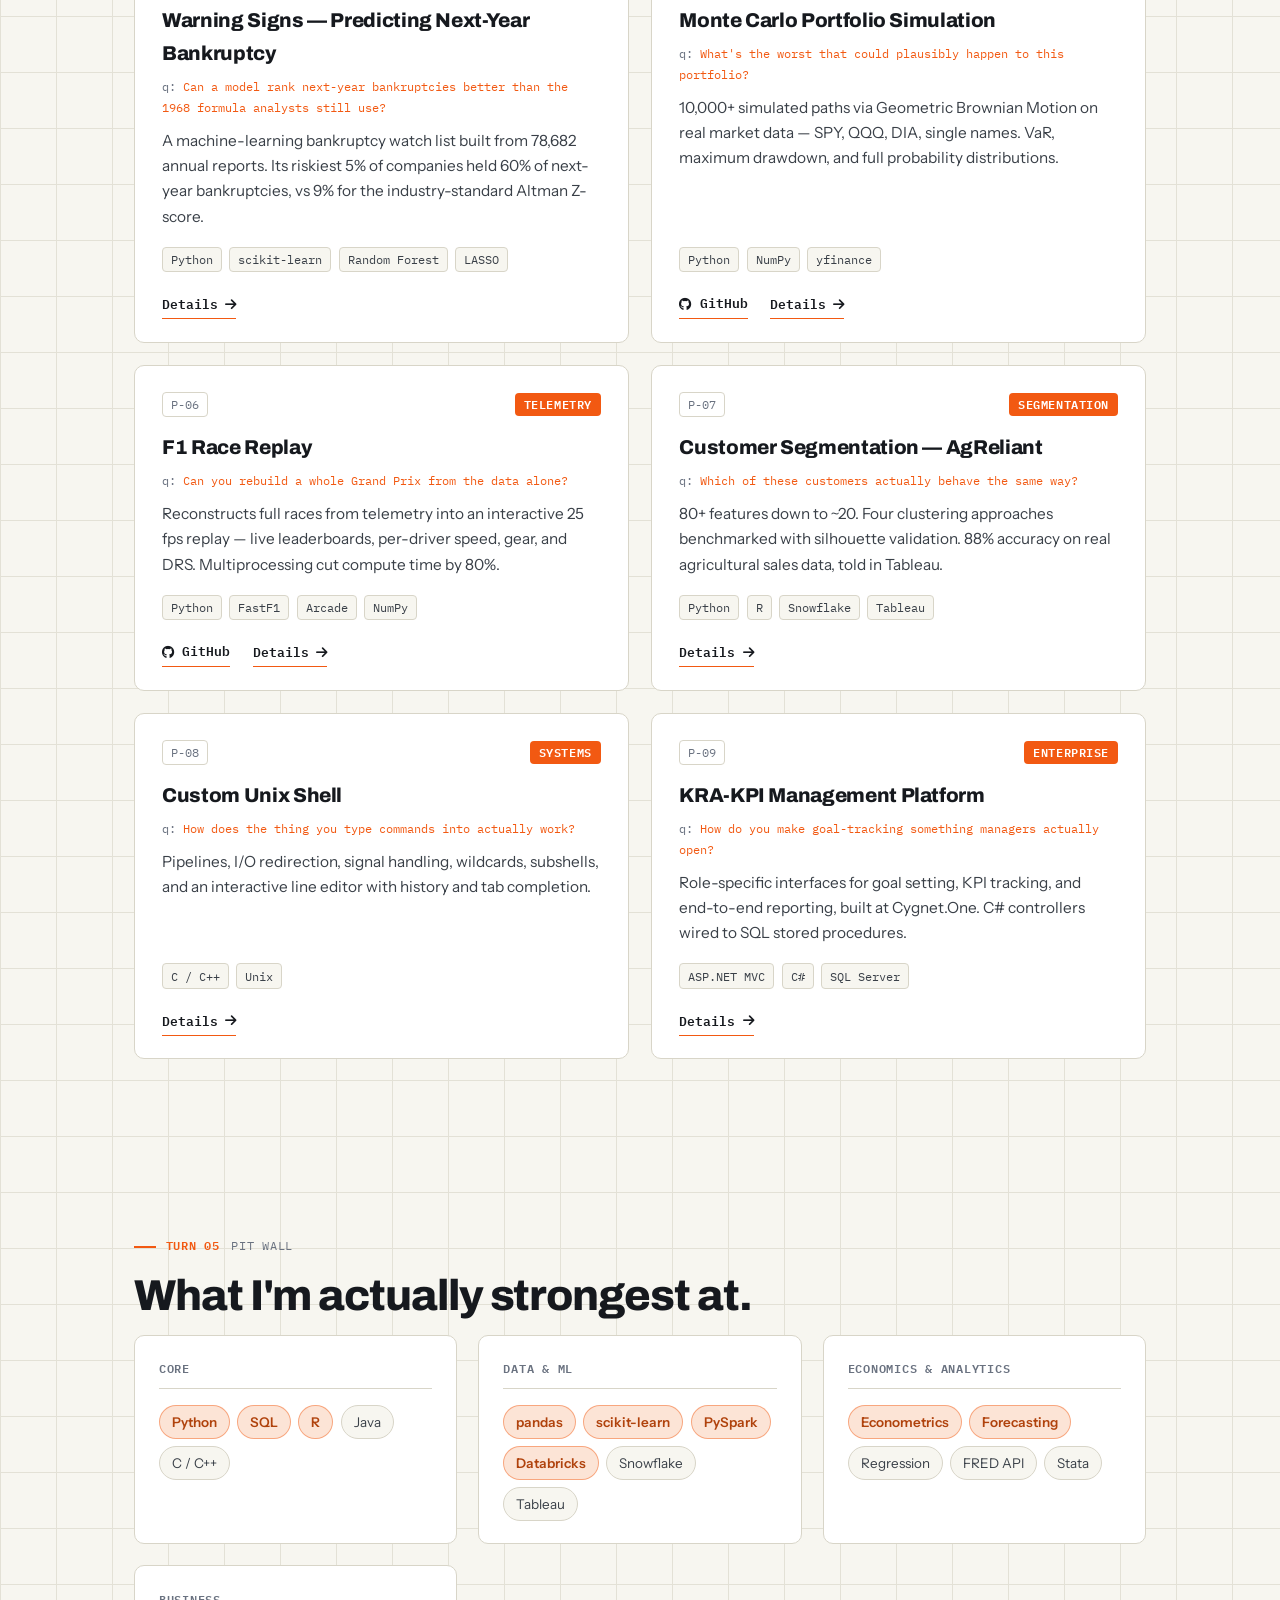
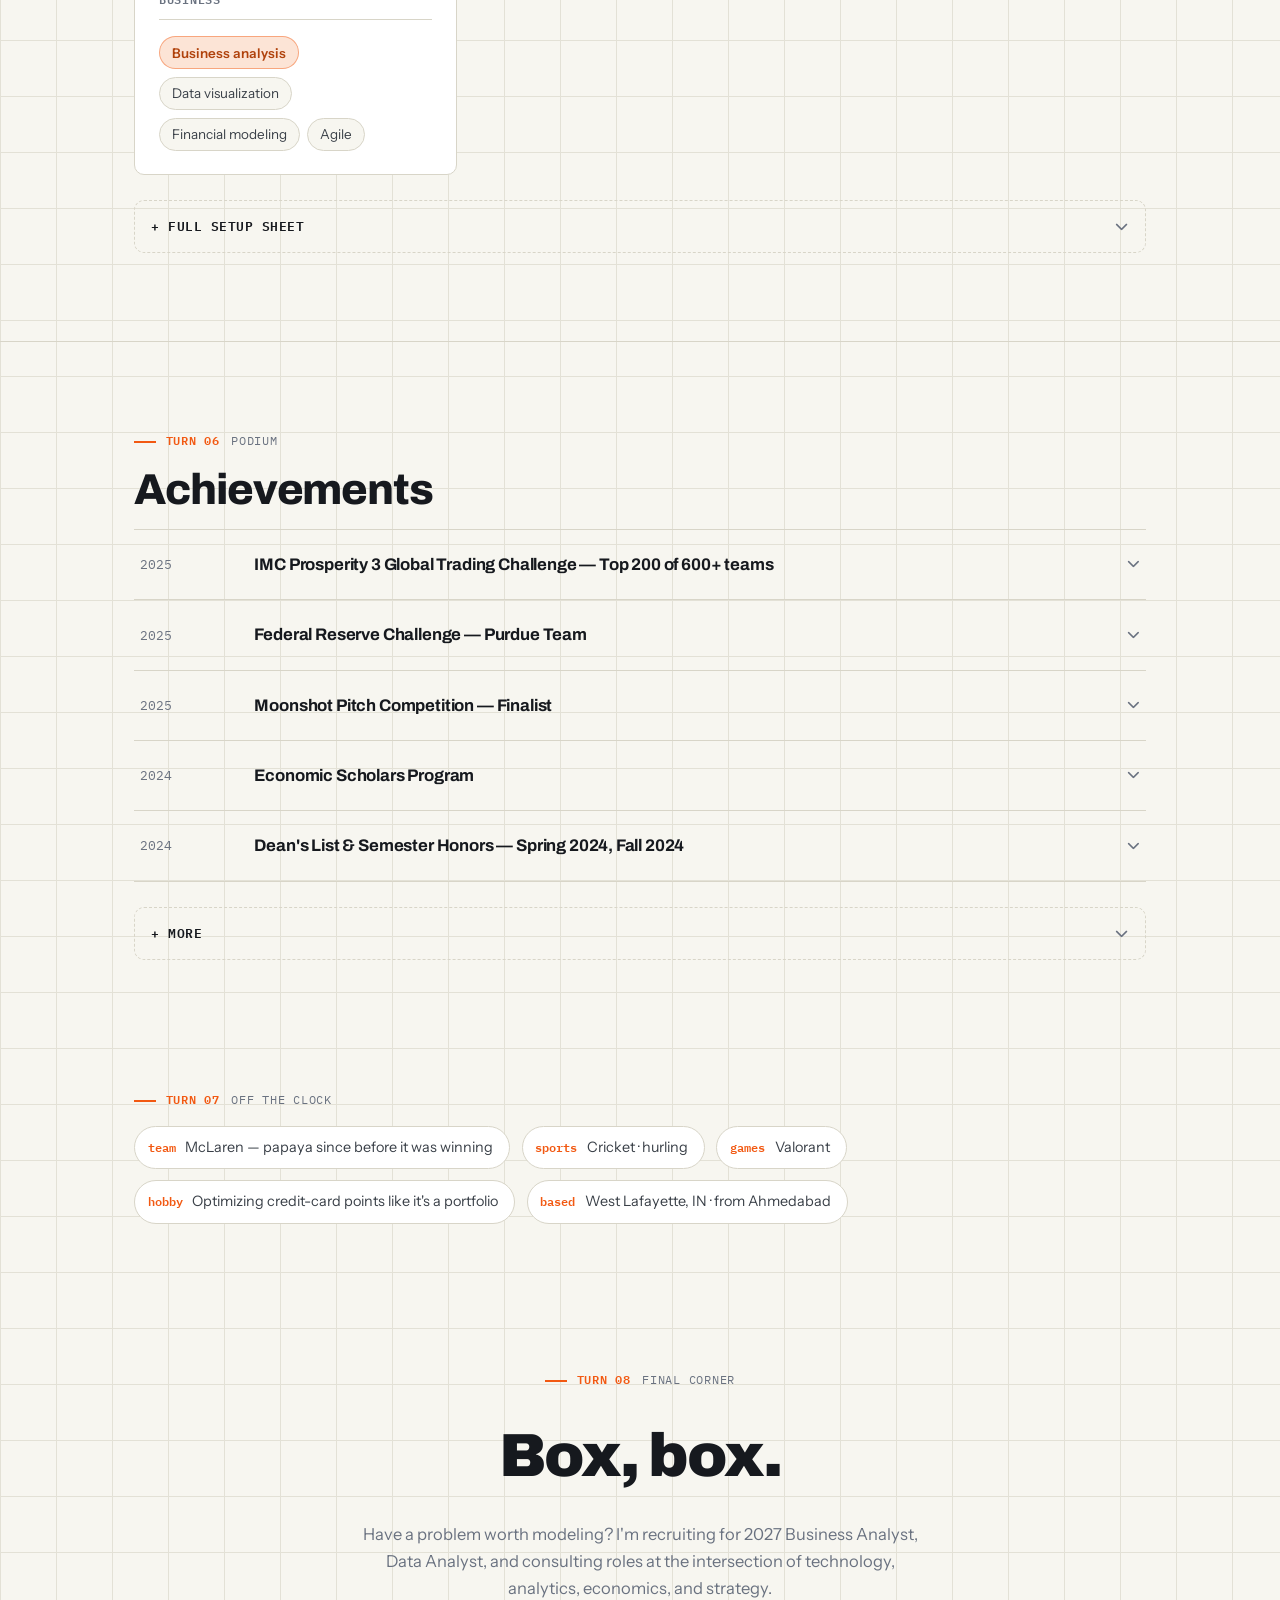
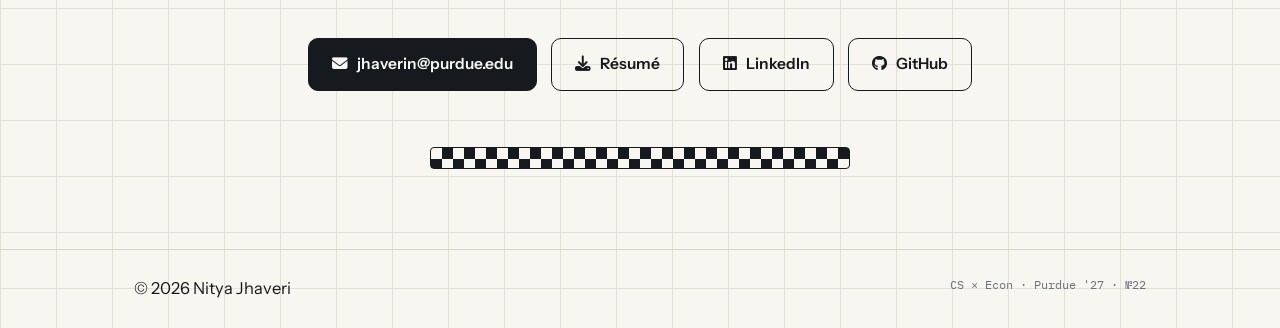
==== commit e275bff3: "Move bankruptcy project to the first garage slot (P-04) Renumbers the remaining garage cards P-05 th" ====
--- a/index.html
+++ b/index.html
@@ -356,8 +356,19 @@
             <p class="section-sub reveal">Smaller projects, experiments, and systems work.</p>
 
             <div class="projects-grid">
+                <article class="project reveal" data-category="finance data-science" data-project="bankruptcy-prediction">
+                    <div class="project-head"><span class="project-id">P-04</span><span class="project-tagline">Credit risk</span></div>
+                    <h3 class="project-title">Warning Signs — Predicting Next-Year Bankruptcy</h3>
+                    <p class="project-q">Can a model rank next-year bankruptcies better than the 1968 formula analysts still use?</p>
+                    <p class="project-desc">A machine-learning bankruptcy watch list built from 78,682 annual reports. Its riskiest 5% of companies held 60% of next-year bankruptcies, vs 9% for the industry-standard Altman Z-score.</p>
+                    <div class="project-tags"><span>Python</span><span>scikit-learn</span><span>Random Forest</span><span>LASSO</span></div>
+                    <div class="project-links">
+                        <button class="link-btn project-more">Details <i class="fas fa-arrow-right"></i></button>
+                    </div>
+                </article>
+
                 <article class="project reveal" data-category="finance" data-project="monte-carlo">
-                    <div class="project-head"><span class="project-id">P-04</span><span class="project-tagline">Risk</span></div>
+                    <div class="project-head"><span class="project-id">P-05</span><span class="project-tagline">Risk</span></div>
                     <h3 class="project-title">Monte Carlo Portfolio Simulation</h3>
                     <p class="project-q">What's the worst that could plausibly happen to this portfolio?</p>
                     <p class="project-desc">10,000+ simulated paths via Geometric Brownian Motion on real market data — SPY, QQQ, DIA, single names. VaR, maximum drawdown, and full probability distributions.</p>
@@ -369,7 +380,7 @@
                 </article>
 
                 <article class="project reveal" data-category="data-science systems" data-project="f1-race-replay">
-                    <div class="project-head"><span class="project-id">P-05</span><span class="project-tagline">Telemetry</span></div>
+                    <div class="project-head"><span class="project-id">P-06</span><span class="project-tagline">Telemetry</span></div>
                     <h3 class="project-title">F1 Race Replay</h3>
                     <p class="project-q">Can you rebuild a whole Grand Prix from the data alone?</p>
                     <p class="project-desc">Reconstructs full races from telemetry into an interactive 25 fps replay — live leaderboards, per-driver speed, gear, and DRS. Multiprocessing cut compute time by 80%.</p>
@@ -381,7 +392,7 @@
                 </article>
 
                 <article class="project reveal" data-category="data-science" data-project="agreliant-dashboard">
-                    <div class="project-head"><span class="project-id">P-06</span><span class="project-tagline">Segmentation</span></div>
+                    <div class="project-head"><span class="project-id">P-07</span><span class="project-tagline">Segmentation</span></div>
                     <h3 class="project-title">Customer Segmentation — AgReliant</h3>
                     <p class="project-q">Which of these customers actually behave the same way?</p>
                     <p class="project-desc">80+ features down to ~20. Four clustering approaches benchmarked with silhouette validation. 88% accuracy on real agricultural sales data, told in Tableau.</p>
@@ -392,7 +403,7 @@
                 </article>
 
                 <article class="project reveal" data-category="systems" data-project="unix-shell">
-                    <div class="project-head"><span class="project-id">P-07</span><span class="project-tagline">Systems</span></div>
+                    <div class="project-head"><span class="project-id">P-08</span><span class="project-tagline">Systems</span></div>
                     <h3 class="project-title">Custom Unix Shell</h3>
                     <p class="project-q">How does the thing you type commands into actually work?</p>
                     <p class="project-desc">Pipelines, I/O redirection, signal handling, wildcards, subshells, and an interactive line editor with history and tab completion.</p>
@@ -403,22 +414,11 @@
                 </article>
 
                 <article class="project reveal" data-category="systems" data-project="kra-kpi-platform">
-                    <div class="project-head"><span class="project-id">P-08</span><span class="project-tagline">Enterprise</span></div>
+                    <div class="project-head"><span class="project-id">P-09</span><span class="project-tagline">Enterprise</span></div>
                     <h3 class="project-title">KRA-KPI Management Platform</h3>
                     <p class="project-q">How do you make goal-tracking something managers actually open?</p>
                     <p class="project-desc">Role-specific interfaces for goal setting, KPI tracking, and end-to-end reporting, built at Cygnet.One. C# controllers wired to SQL stored procedures.</p>
                     <div class="project-tags"><span>ASP.NET MVC</span><span>C#</span><span>SQL Server</span></div>
-                    <div class="project-links">
-                        <button class="link-btn project-more">Details <i class="fas fa-arrow-right"></i></button>
-                    </div>
-                </article>
-
-                <article class="project reveal" data-category="finance data-science" data-project="bankruptcy-prediction">
-                    <div class="project-head"><span class="project-id">P-09</span><span class="project-tagline">Credit risk</span></div>
-                    <h3 class="project-title">Warning Signs — Predicting Next-Year Bankruptcy</h3>
-                    <p class="project-q">Can a model rank next-year bankruptcies better than the 1968 formula analysts still use?</p>
-                    <p class="project-desc">A machine-learning bankruptcy watch list built from 78,682 annual reports. Its riskiest 5% of companies held 60% of next-year bankruptcies, vs 9% for the industry-standard Altman Z-score.</p>
-                    <div class="project-tags"><span>Python</span><span>scikit-learn</span><span>Random Forest</span><span>LASSO</span></div>
                     <div class="project-links">
                         <button class="link-btn project-more">Details <i class="fas fa-arrow-right"></i></button>
                     </div>
--- a/css/style.css
+++ b/css/style.css
@@ -1067,6 +1067,7 @@
 .modal-head {
     position: sticky;
     top: 0;
+    z-index: 2;
     background: var(--paper);
     display: flex;
     justify-content: space-between;
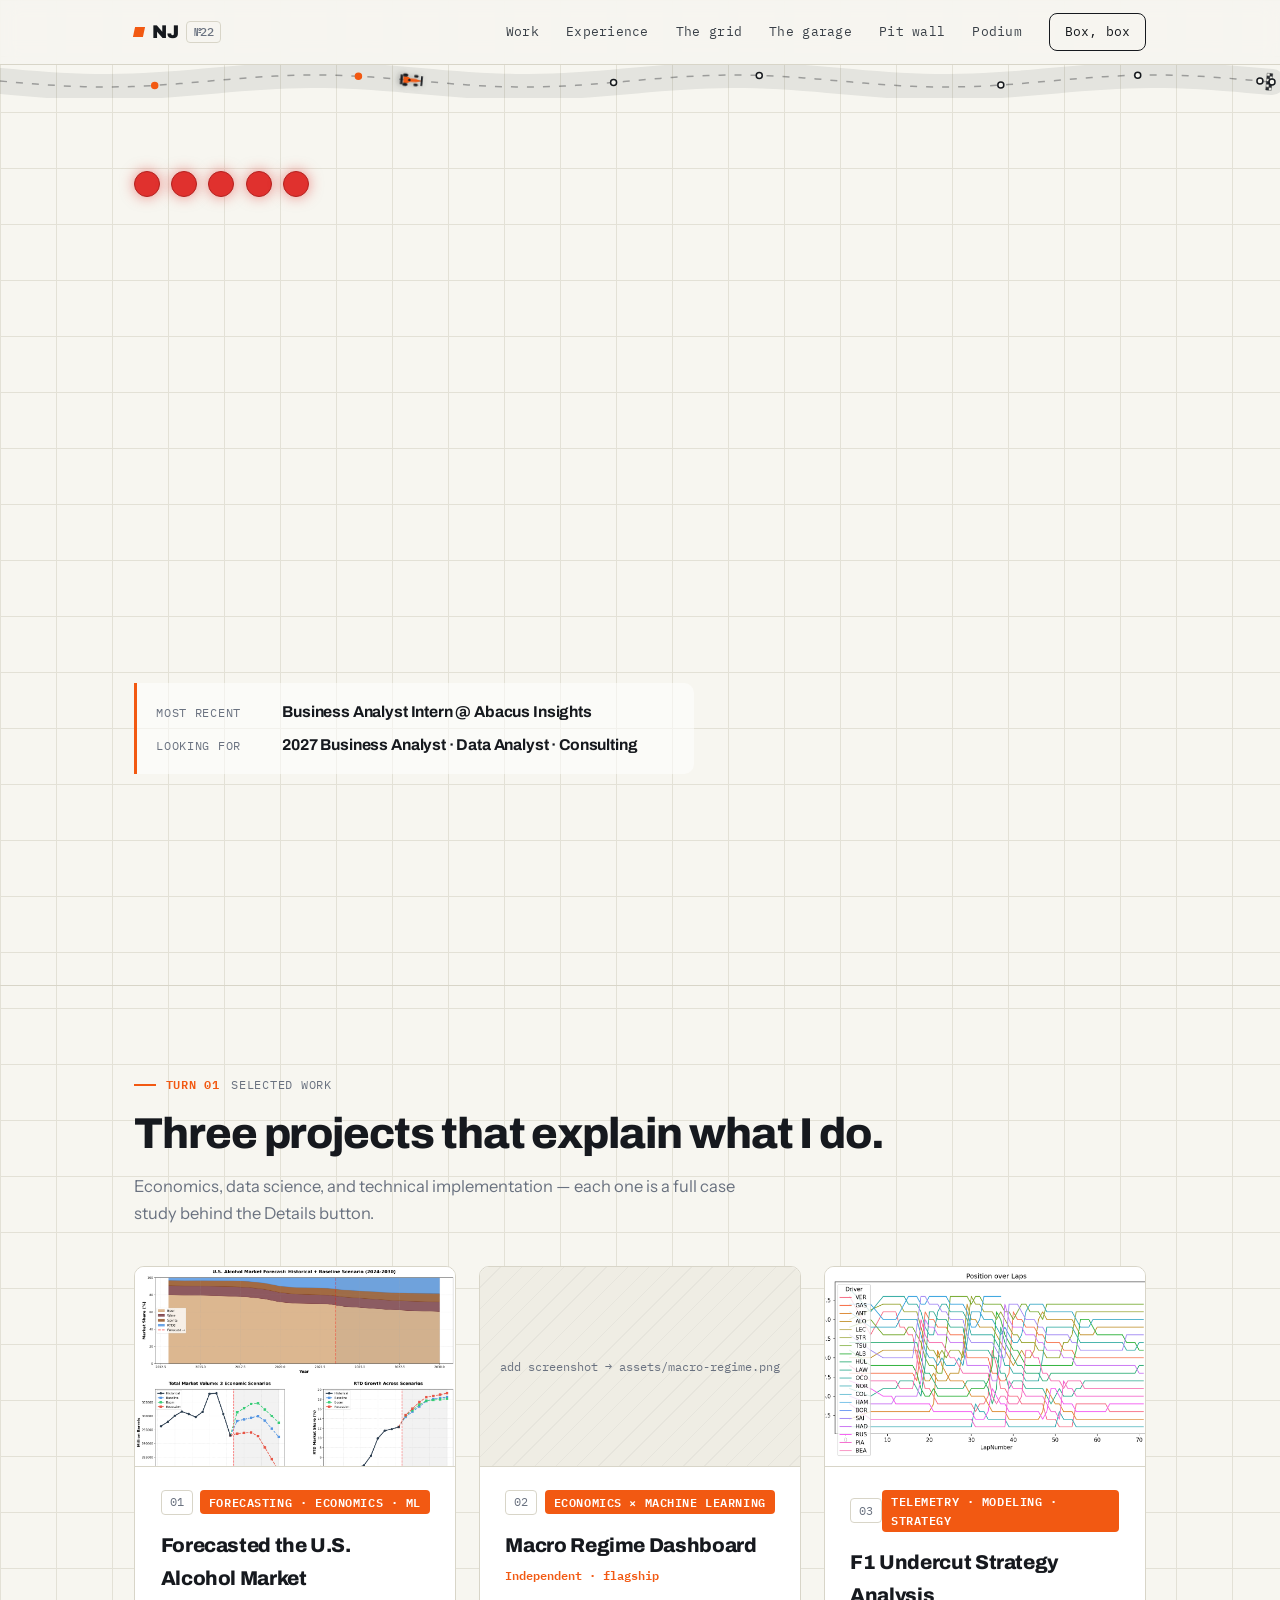
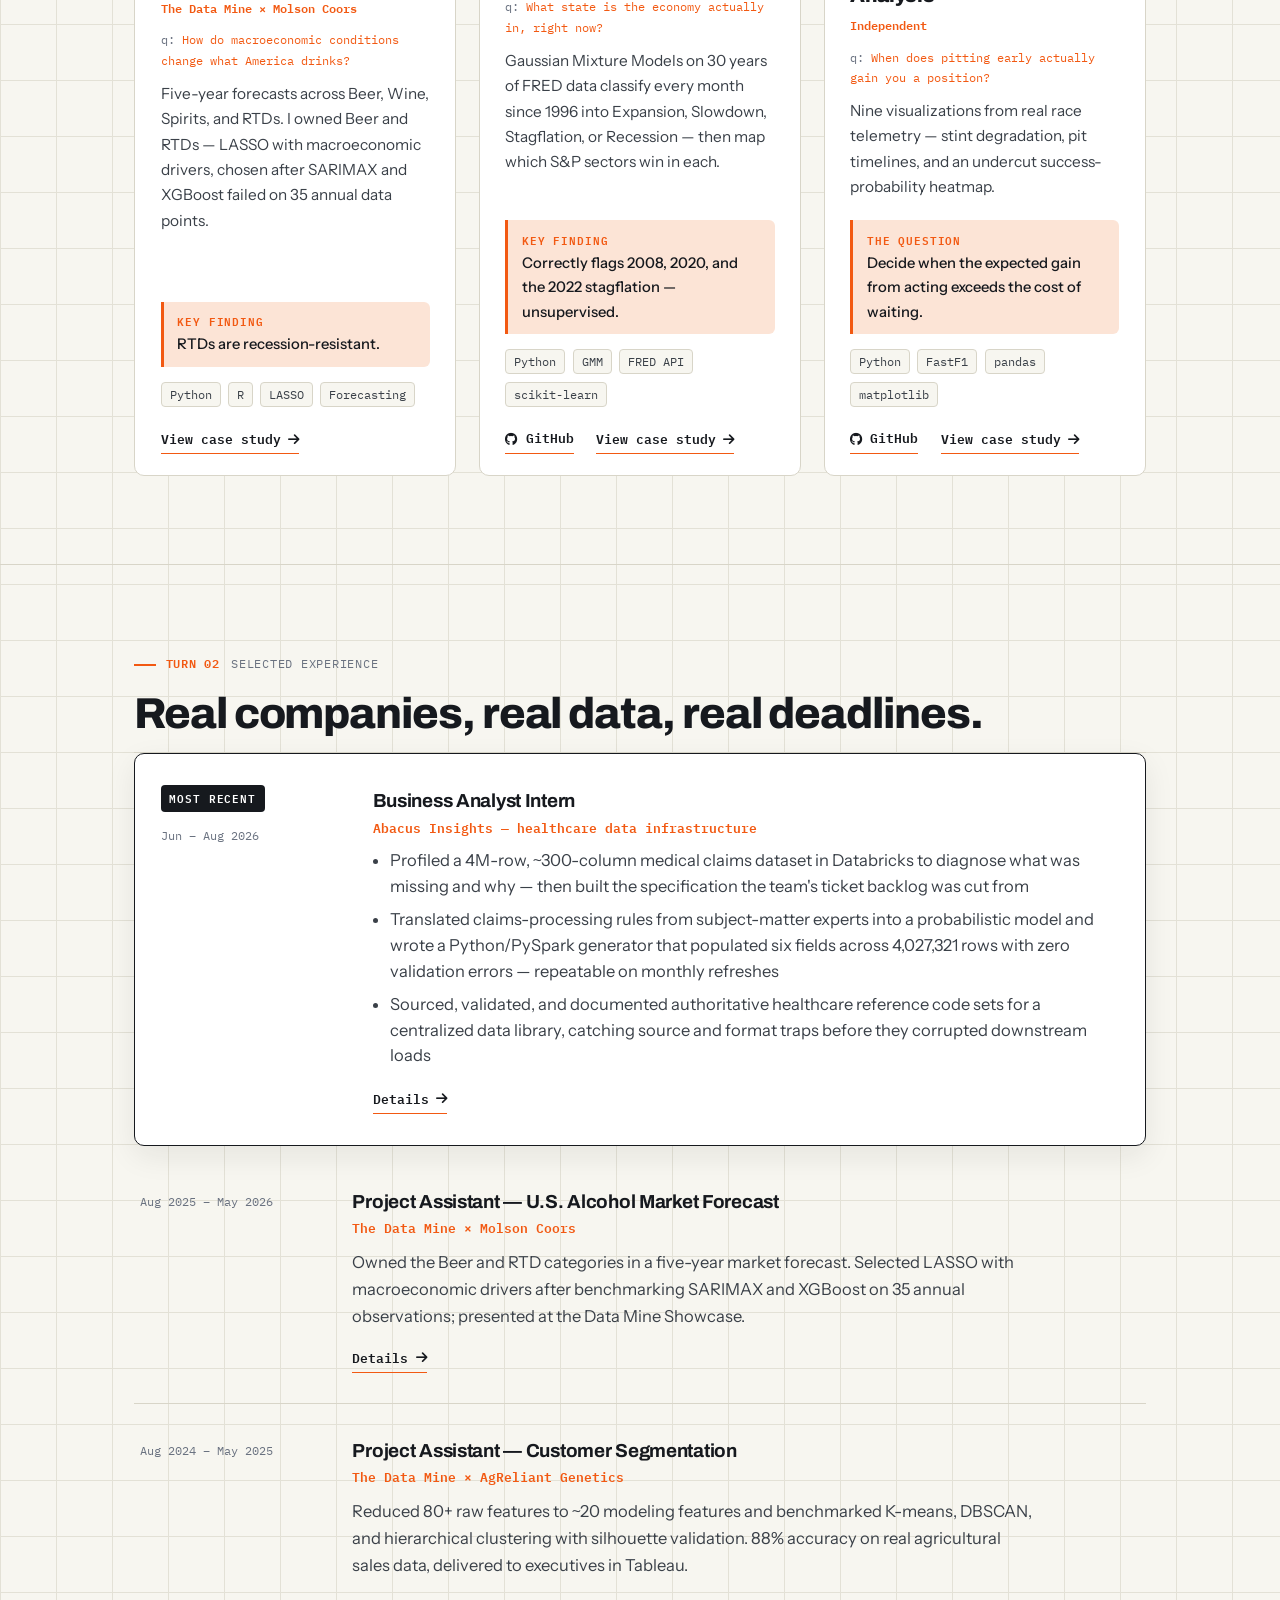
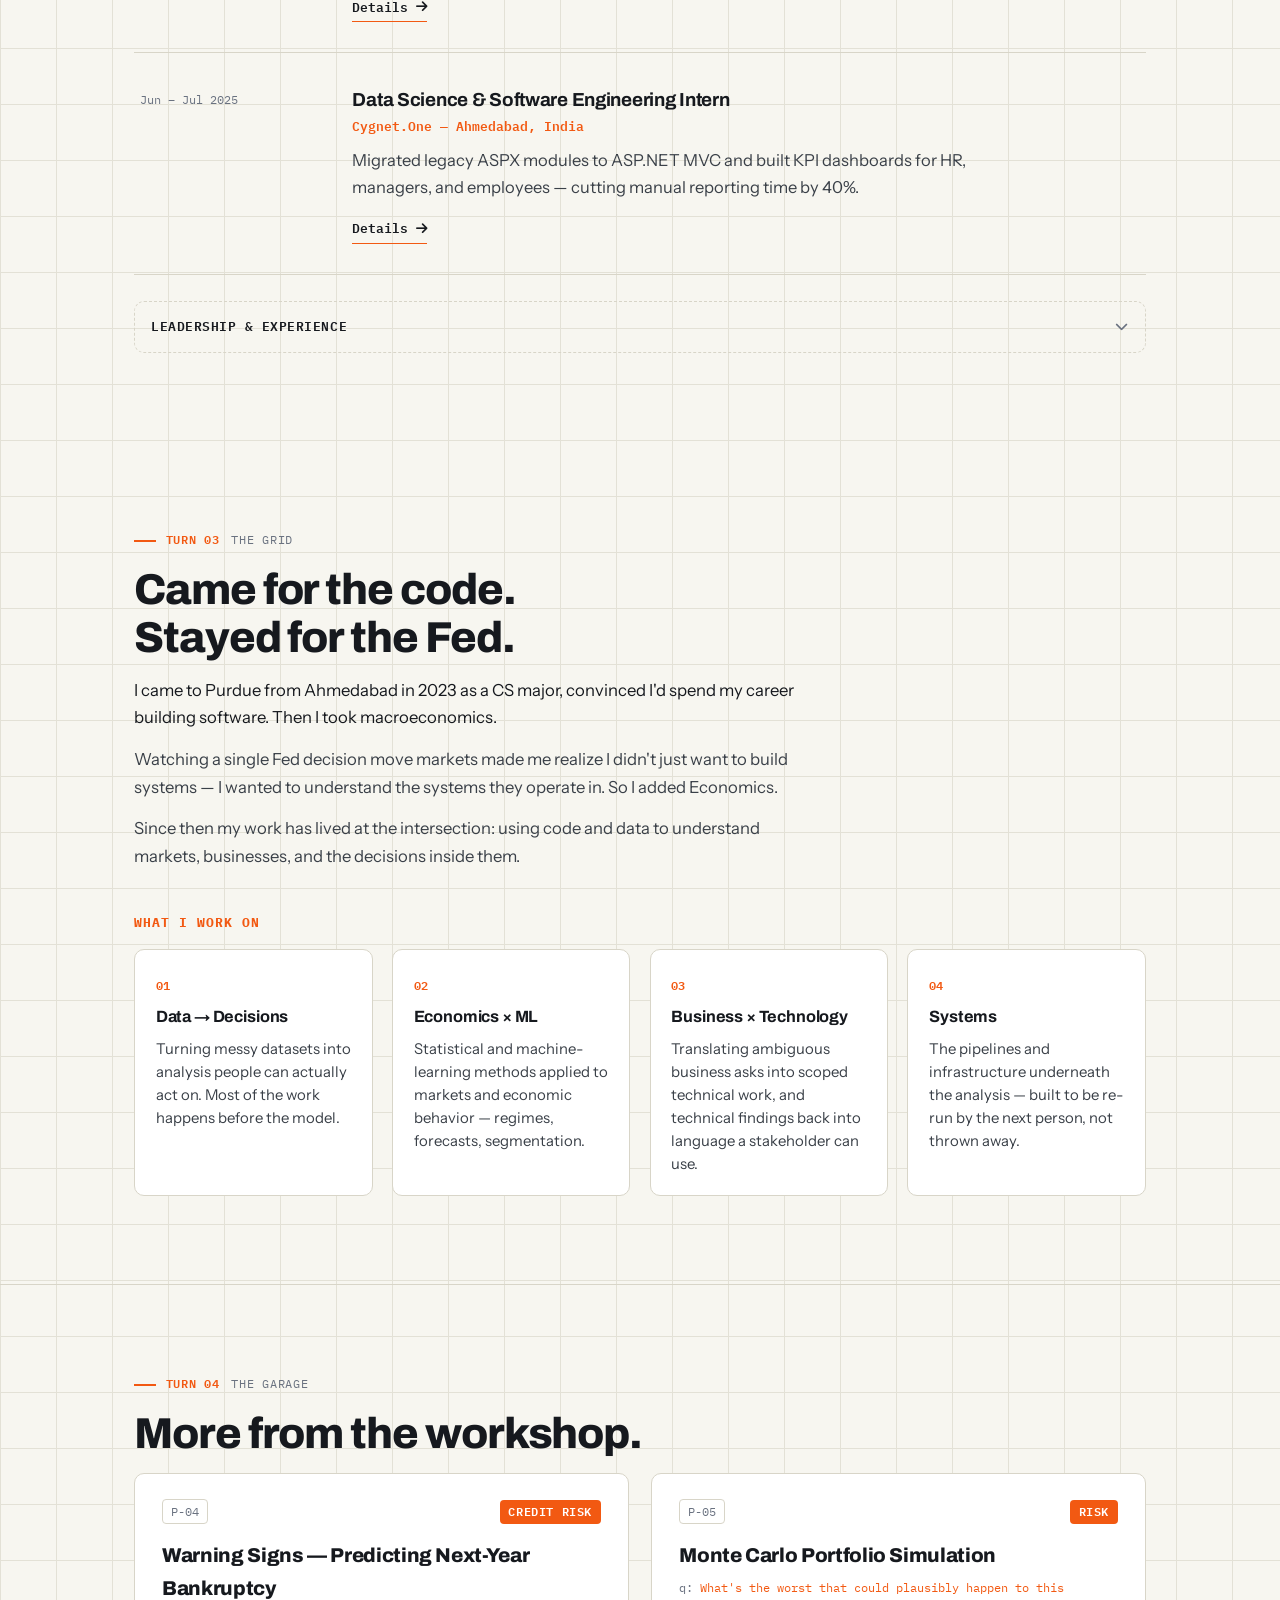
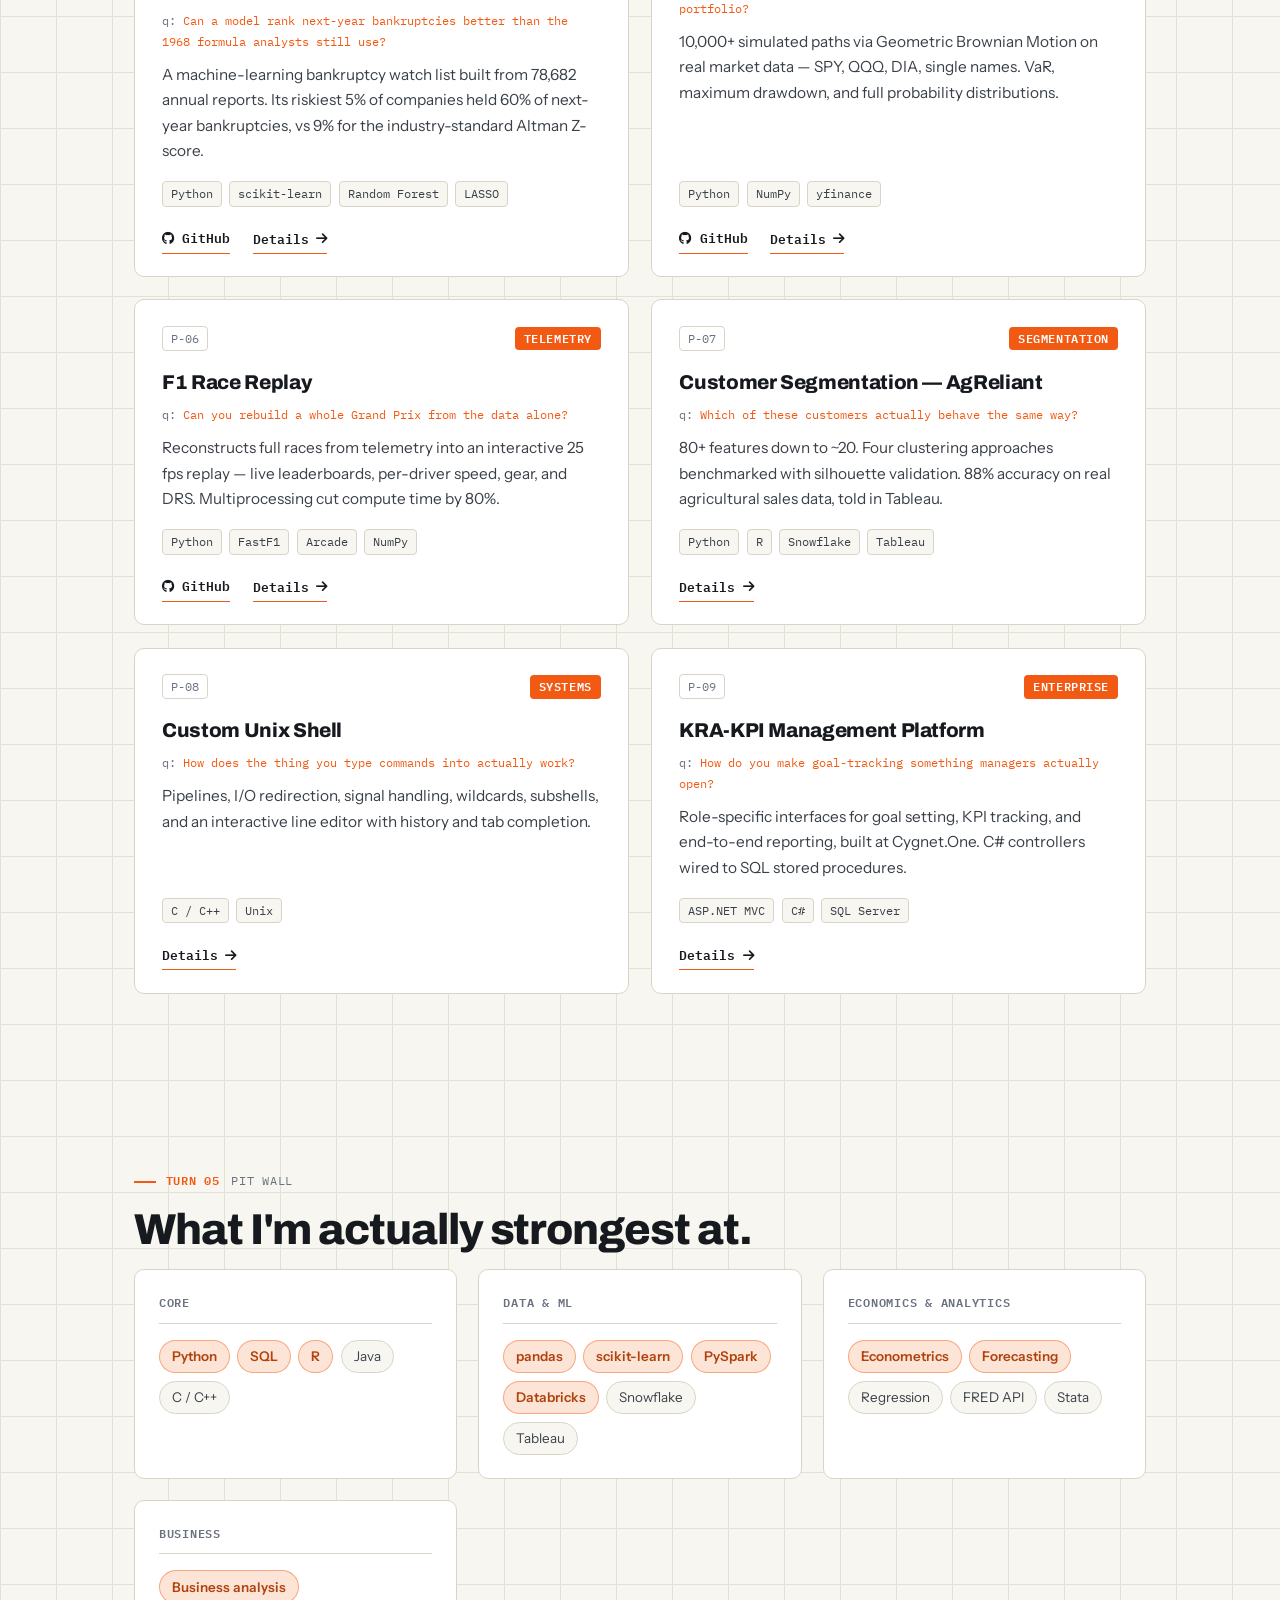
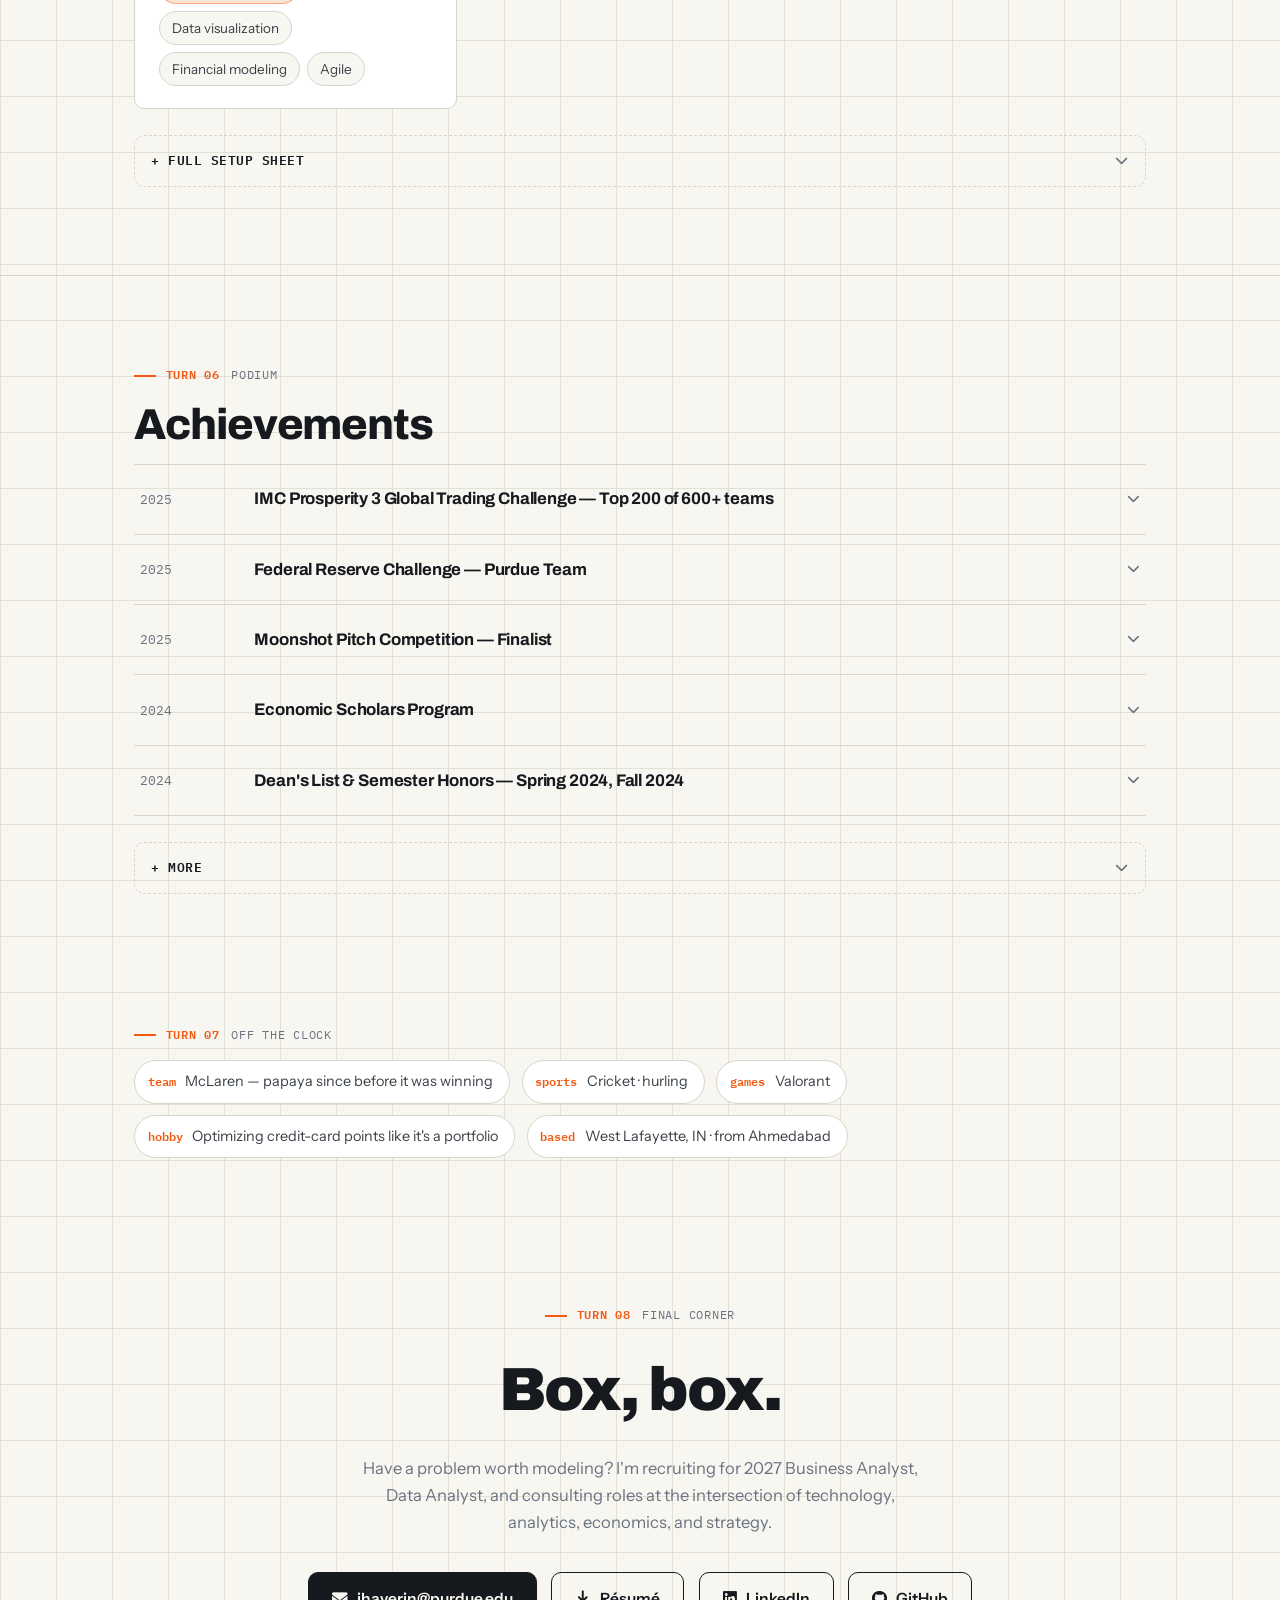
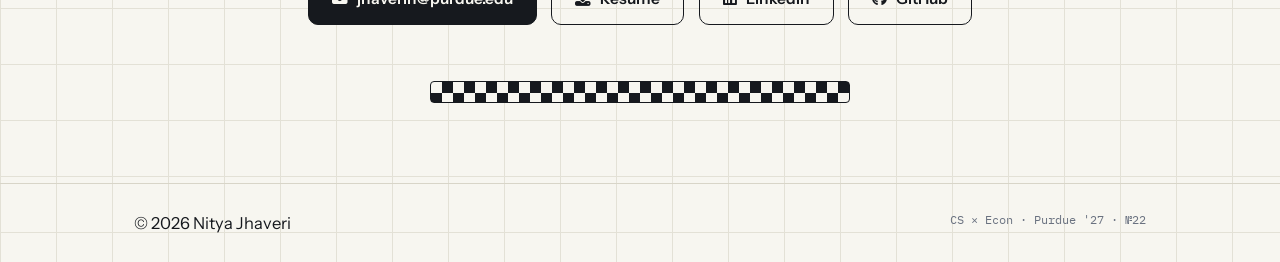
==== commit 11f01ac4: "Link bankruptcy project to GitHub, add skills, drop garage subtitle Adds the QM474 repo link to the " ====
--- a/index.html
+++ b/index.html
@@ -353,7 +353,6 @@
         <div class="container">
             <p class="turn reveal"><span class="turn-num">Turn 04</span> The garage</p>
             <h2 class="section-title reveal">More from the workshop.</h2>
-            <p class="section-sub reveal">Smaller projects, experiments, and systems work.</p>
 
             <div class="projects-grid">
                 <article class="project reveal" data-category="finance data-science" data-project="bankruptcy-prediction">
@@ -363,6 +362,7 @@
                     <p class="project-desc">A machine-learning bankruptcy watch list built from 78,682 annual reports. Its riskiest 5% of companies held 60% of next-year bankruptcies, vs 9% for the industry-standard Altman Z-score.</p>
                     <div class="project-tags"><span>Python</span><span>scikit-learn</span><span>Random Forest</span><span>LASSO</span></div>
                     <div class="project-links">
+                        <a href="https://github.com/Nityaj22/QM474" target="_blank" rel="noopener" class="link-btn"><i class="fab fa-github"></i> GitHub</a>
                         <button class="link-btn project-more">Details <i class="fas fa-arrow-right"></i></button>
                     </div>
                 </article>
@@ -469,7 +469,7 @@
                     </div>
                     <div class="skill-group">
                         <h3 class="skill-group-title">ML &amp; Data Science</h3>
-                        <div class="pills"><span class="pill">NumPy</span><span class="pill">LASSO</span><span class="pill">GMM / clustering</span><span class="pill">PCA</span><span class="pill">XGBoost</span><span class="pill">SARIMAX / time series</span><span class="pill">feature engineering</span><span class="pill">matplotlib · seaborn</span></div>
+                        <div class="pills"><span class="pill">NumPy</span><span class="pill">LASSO</span><span class="pill">GMM / clustering</span><span class="pill">PCA</span><span class="pill">Random forest</span><span class="pill">Gradient boosting</span><span class="pill">XGBoost</span><span class="pill">imbalanced classification (PR-AUC)</span><span class="pill">SARIMAX / time series</span><span class="pill">feature engineering</span><span class="pill">matplotlib · seaborn</span></div>
                     </div>
                     <div class="skill-group">
                         <h3 class="skill-group-title">Big Data &amp; Cloud</h3>
